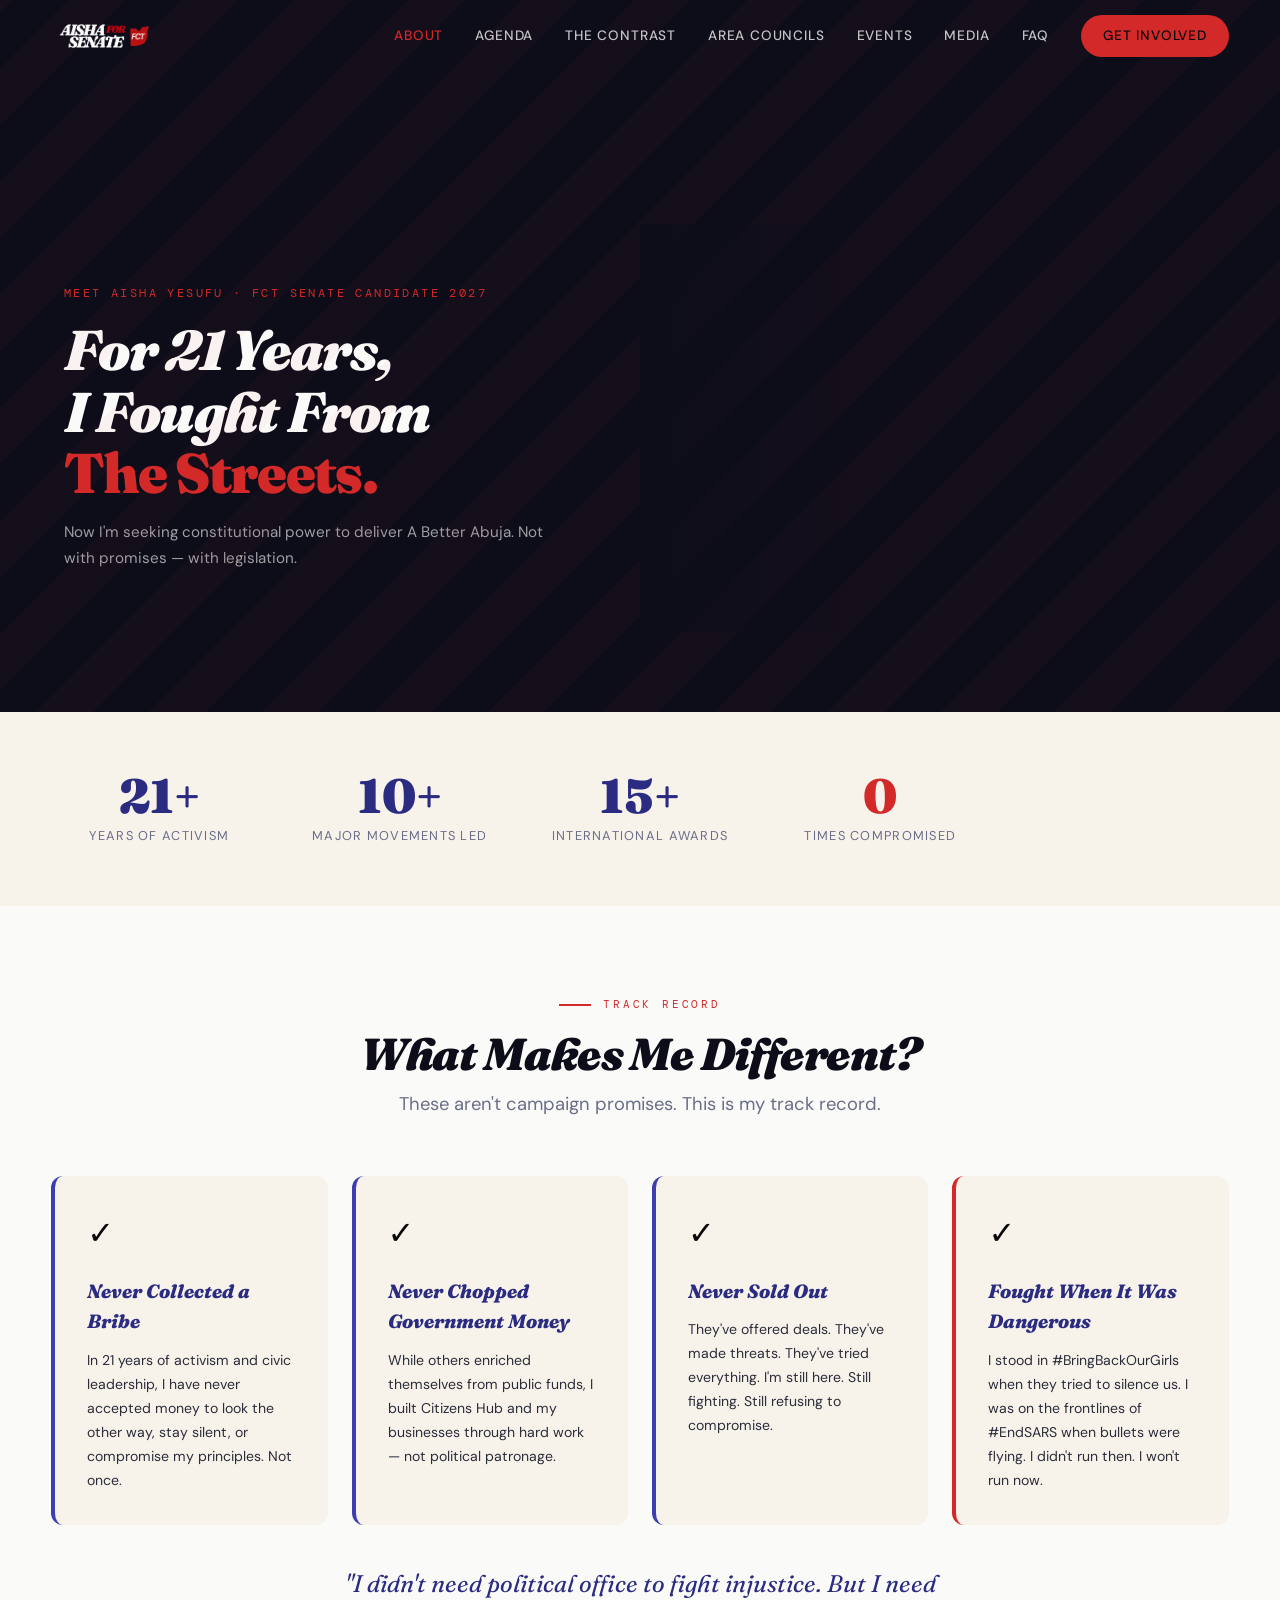
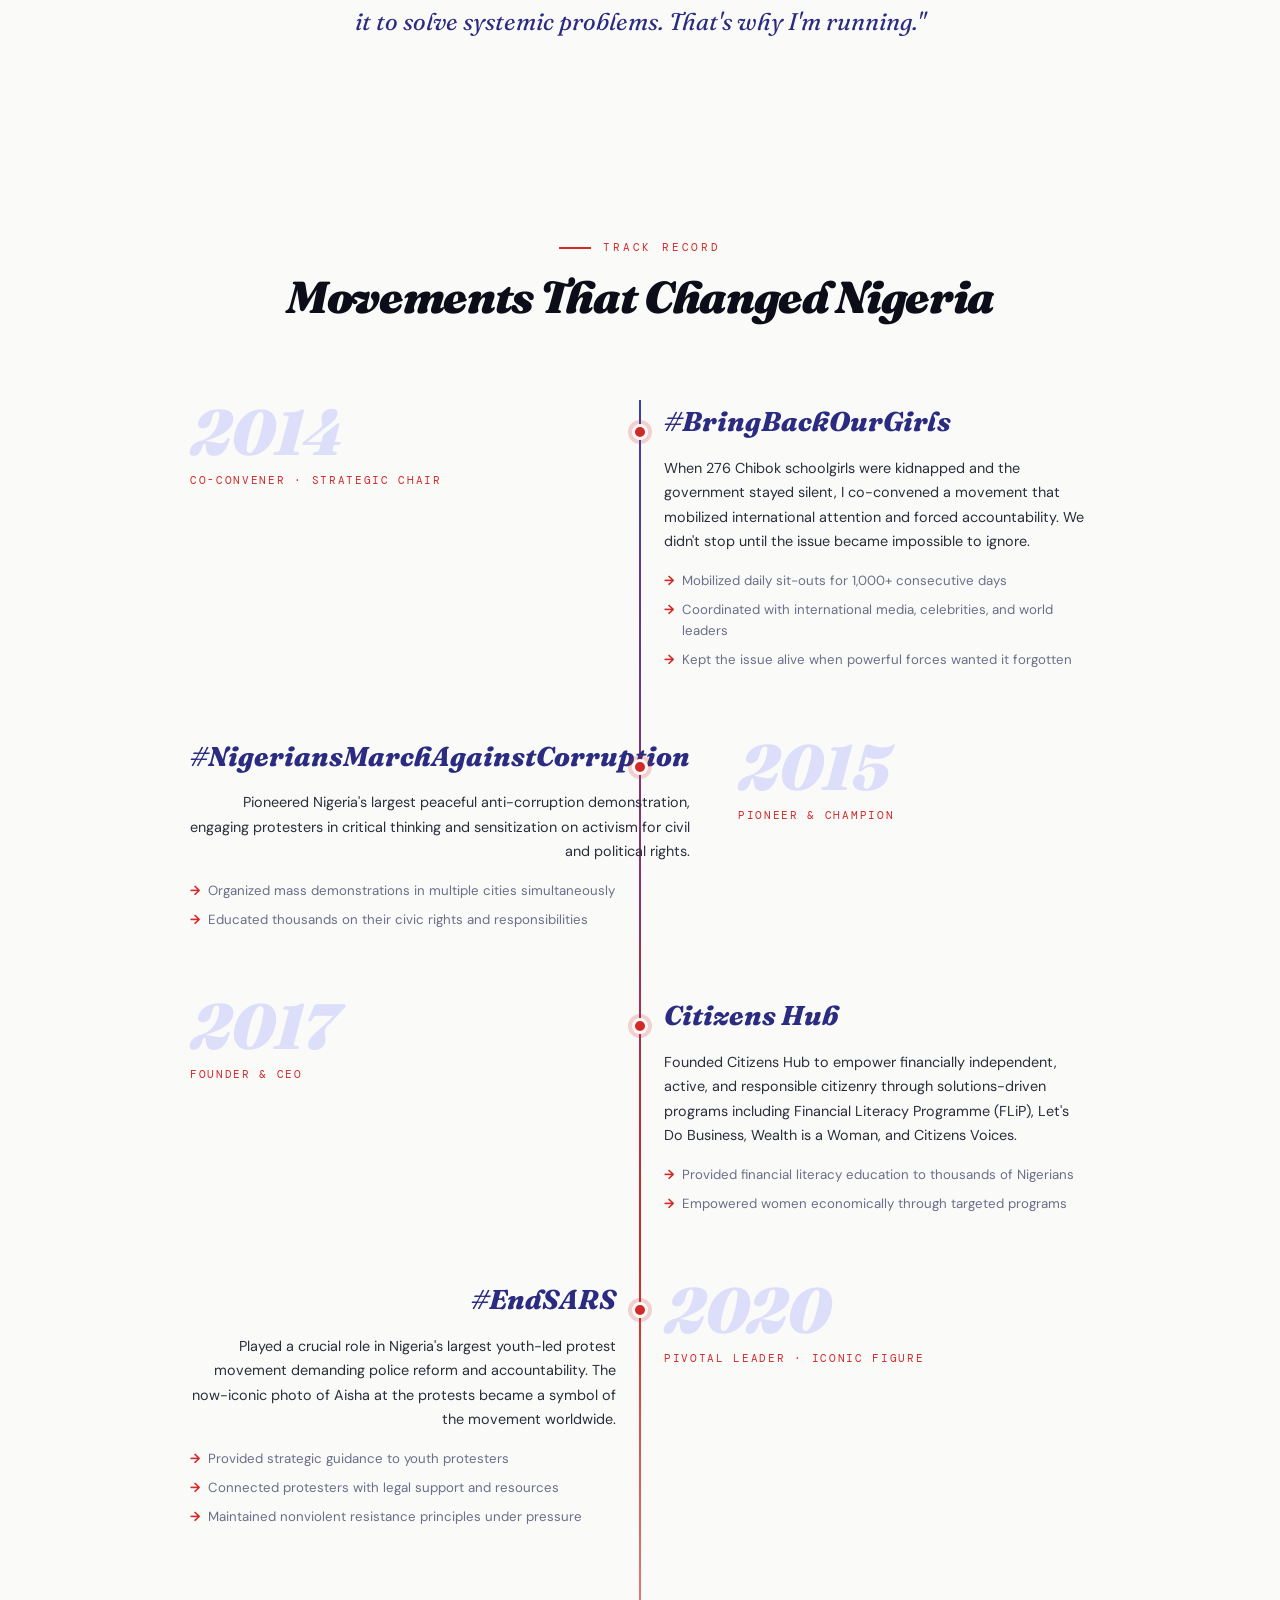
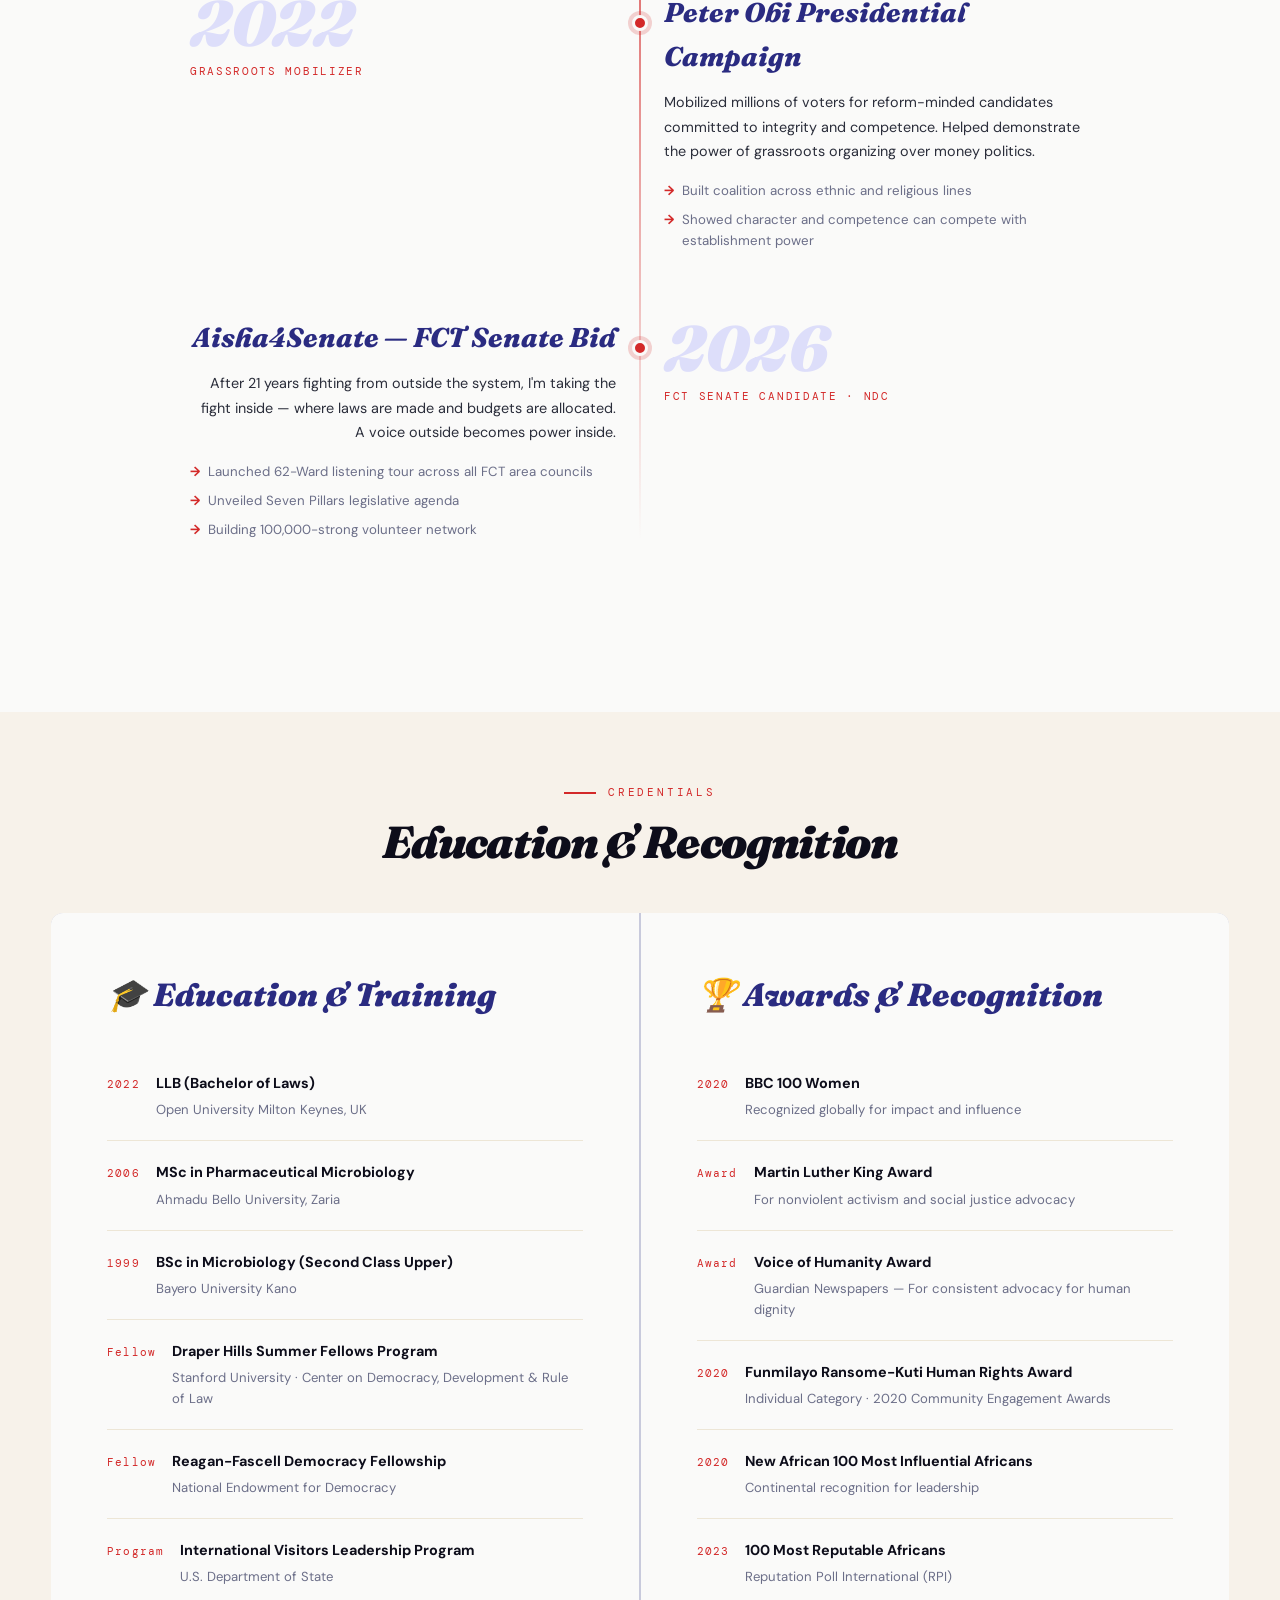
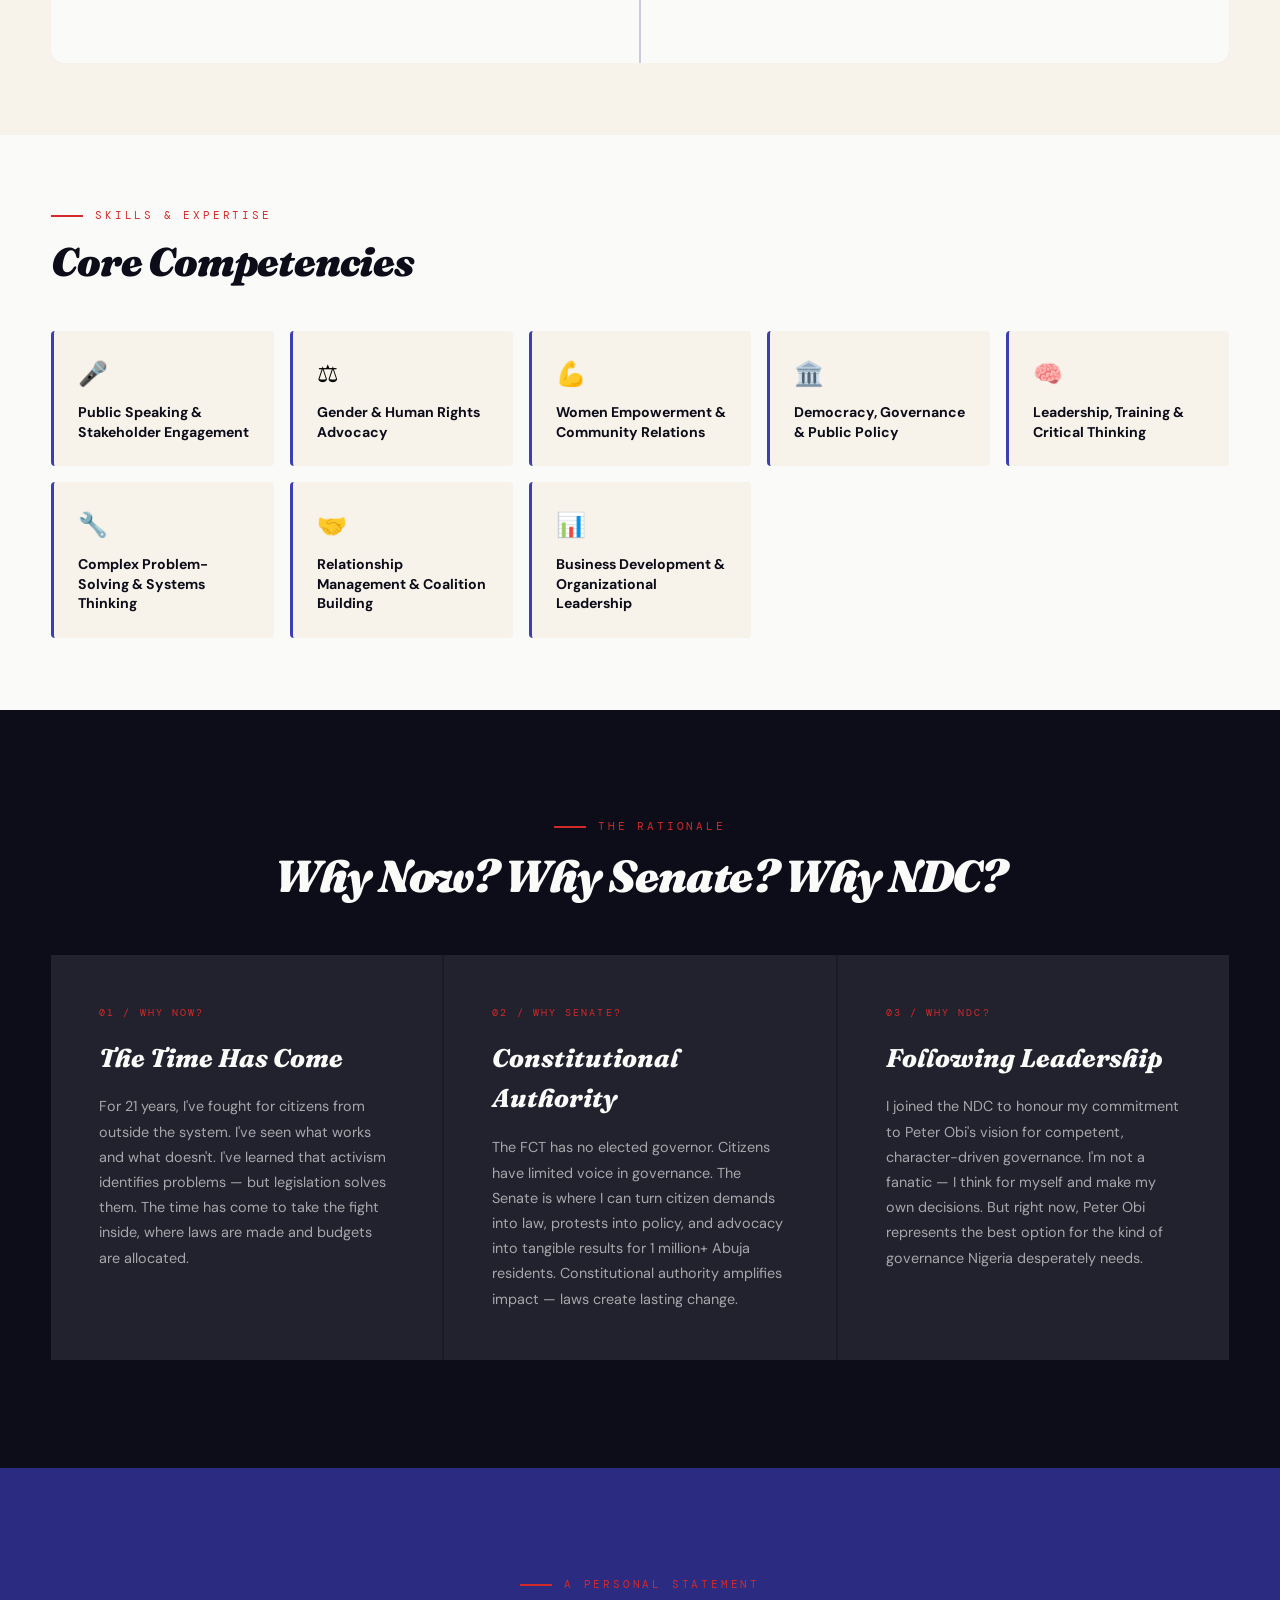
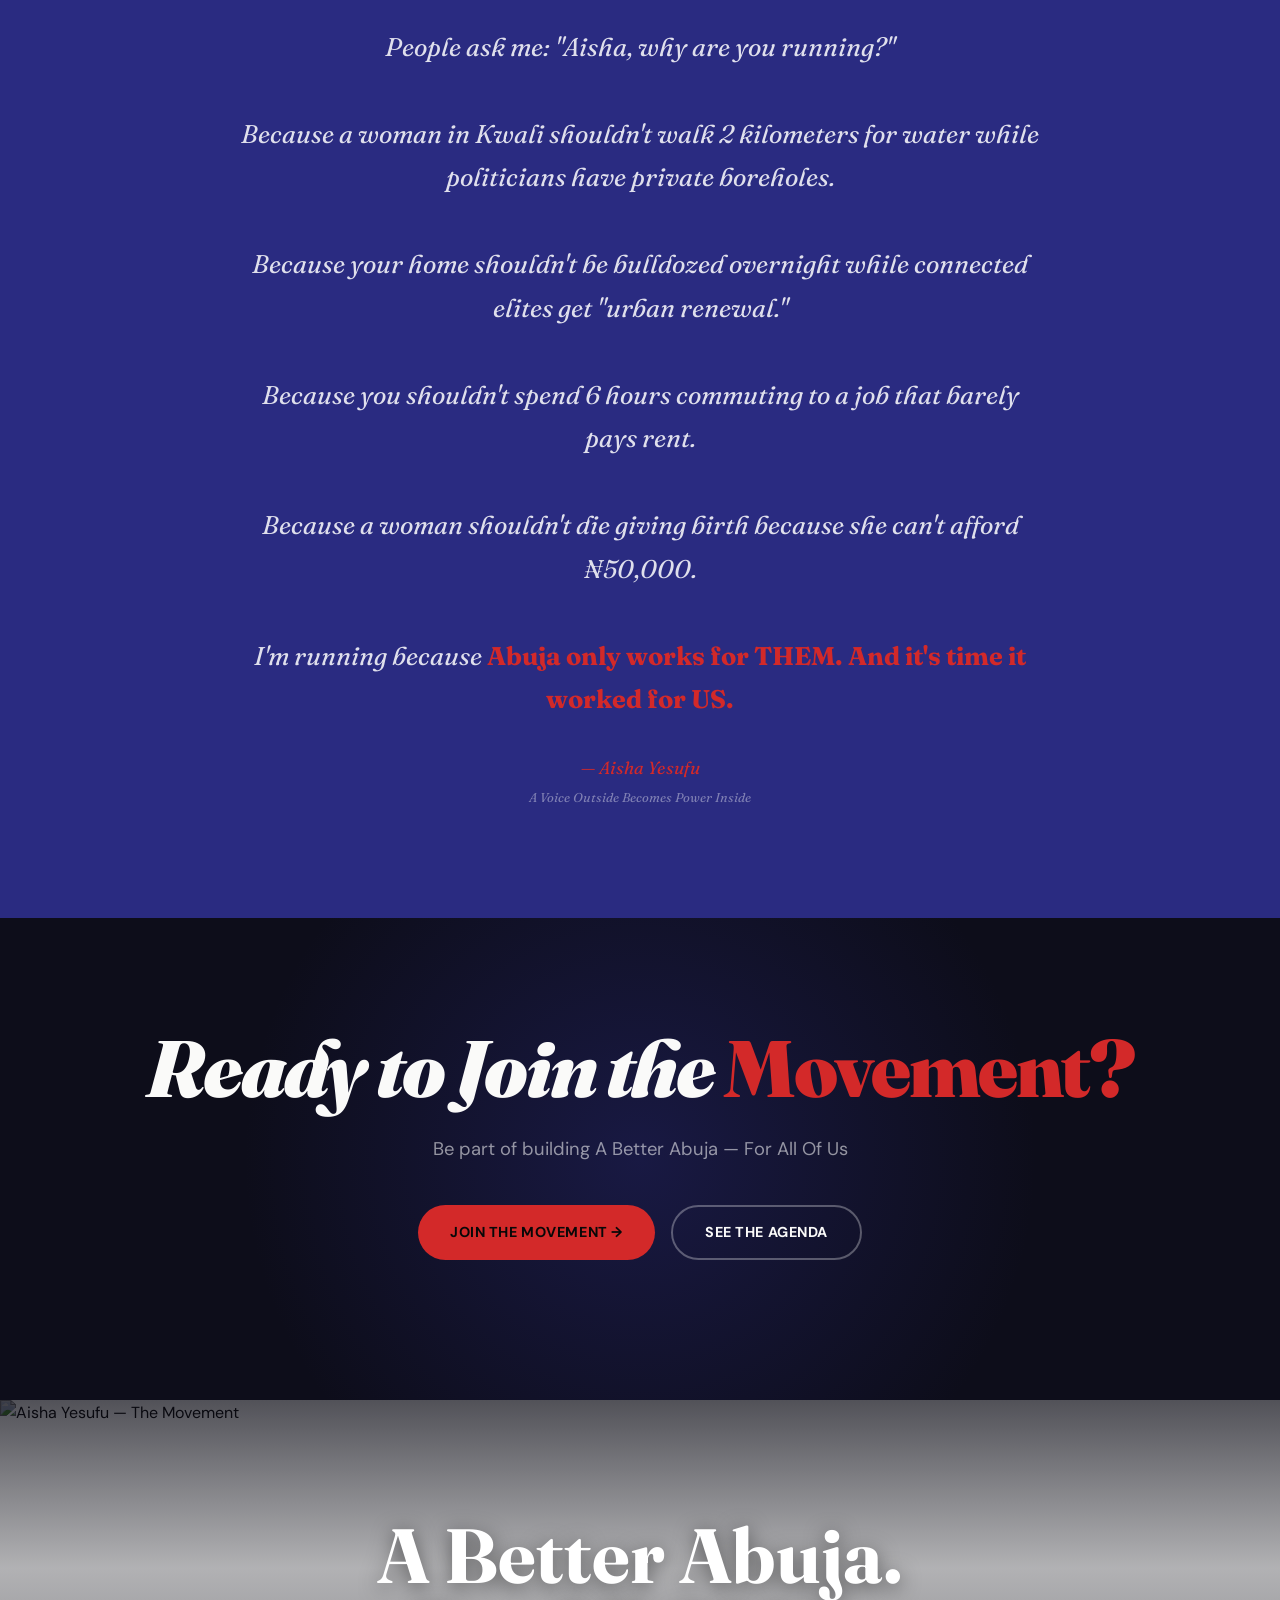
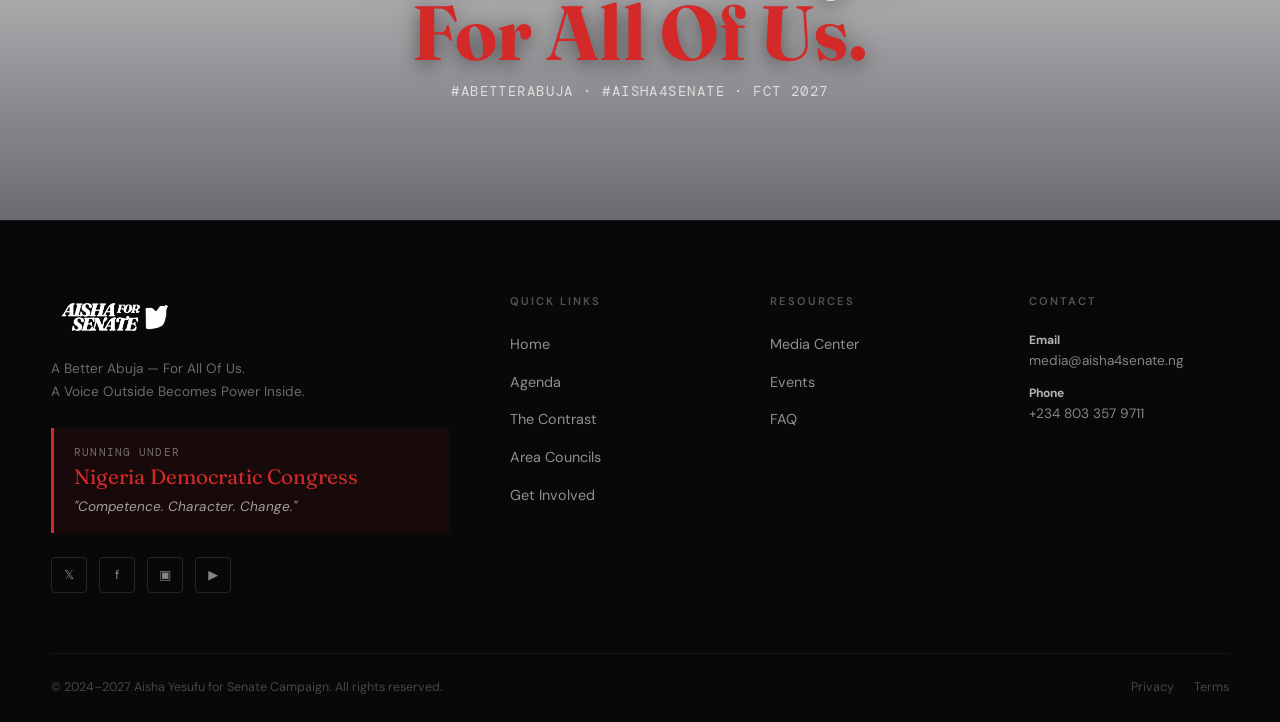
==== about.html @ 74bab3ae "fix it" ====
<!DOCTYPE html>
<html lang="en">
<head>
  <meta charset="UTF-8">
  <meta name="viewport" content="width=device-width, initial-scale=1.0">
  <title>About Aisha Yesufu — 21 Years Fighting For You | Aisha4Senate</title>
  <meta name="description" content="Meet Aisha Yesufu: Co-convener #BringBackOurGirls, BBC 100 Women 2020, Stanford Fellow. 21 years of fearless advocacy. Now seeking constitutional power to deliver A Better Abuja.">
  <link rel="stylesheet" href="css/styles.css">
</head>
<body>
<nav class="nav scrolled" id="nav">
  <div class="container nav-inner">
    <a href="index.html" class="nav-logo"><img src="/images/aisha-logo.png" alt="Aisha4Senate" class="nav-logo-img" onerror="this.style.display='none';this.nextElementSibling.style.display='flex'"><span class="nav-logo-text" style="display:none">AISHA<span>4</span>SENATE</span></a>
    <div class="nav-links">
      <a href="about.html" class="active">About</a>
      <a href="agenda.html">Agenda</a>
      <a href="contrast.html">The Contrast</a>
      <a href="area-councils.html">Area Councils</a>
      <a href="events.html">Events</a>
      <a href="media.html">Media</a>
      <a href="faq.html">FAQ</a>
      <a href="get-involved.html" class="nav-cta">Get Involved</a>
    </div>
    <button class="nav-hamburger" aria-label="Menu"><span></span><span></span><span></span></button>
  </div>
</nav>
<div class="nav-mobile">
  <a href="index.html">Home</a><a href="about.html">About</a><a href="agenda.html">Agenda</a>
  <a href="contrast.html">The Contrast</a><a href="events.html">Events</a>
  <a href="get-involved.html" style="color:var(--gold)">Get Involved →</a>
</div>

<!-- HERO -->
<section class="page-header">
  <div class="page-header-split">
    <div class="container" style="display:contents">
      <div class="page-header-text" style="padding-left:max(1.5rem,calc((100vw - 1200px)/2 + 1.5rem))">
        <div class="eyebrow reveal">Meet Aisha Yesufu · FCT Senate Candidate 2027</div>
        <h1 class="reveal">For 21 Years,<br>I Fought From<br><em>The Streets.</em></h1>
        <p class="reveal reveal-delay-1">Now I'm seeking constitutional power to deliver A Better Abuja. Not with promises — with legislation.</p>
      </div>
      <div class="page-header-image">
        <!-- Name this image: aisha-about-bg.jpg -->
        <img src="/images/aisha-about-bg.jpg" alt="Aisha Yesufu" onerror="this.style.opacity='0'">
      </div>
    </div>
  </div>
</section>

<!-- QUICK BIO STATS -->
<section style="background:var(--cream);padding:60px 0;">
  <div class="container">
    <div style="display:grid;grid-template-columns:repeat(auto-fill,minmax(180px,1fr));gap:24px;text-align:center;">
      <div class="reveal">
        <div style="font-family:var(--font-display);font-size:3rem;font-weight:900;color:var(--green-deep);line-height:1">21+</div>
        <div style="font-size:0.8rem;letter-spacing:0.1em;text-transform:uppercase;color:var(--grey-mid);margin-top:6px">Years of Activism</div>
      </div>
      <div class="reveal reveal-delay-1">
        <div style="font-family:var(--font-display);font-size:3rem;font-weight:900;color:var(--green-deep);line-height:1">10+</div>
        <div style="font-size:0.8rem;letter-spacing:0.1em;text-transform:uppercase;color:var(--grey-mid);margin-top:6px">Major Movements Led</div>
      </div>
      <div class="reveal reveal-delay-2">
        <div style="font-family:var(--font-display);font-size:3rem;font-weight:900;color:var(--green-deep);line-height:1">15+</div>
        <div style="font-size:0.8rem;letter-spacing:0.1em;text-transform:uppercase;color:var(--grey-mid);margin-top:6px">International Awards</div>
      </div>
      <div class="reveal reveal-delay-3">
        <div style="font-family:var(--font-display);font-size:3rem;font-weight:900;color:var(--gold);line-height:1">0</div>
        <div style="font-size:0.8rem;letter-spacing:0.1em;text-transform:uppercase;color:var(--grey-mid);margin-top:6px">Times Compromised</div>
      </div>
    </div>
  </div>
</section>

<!-- CREDIBILITY CARDS -->
<section style="padding:clamp(60px,10vh,100px) 0;background:var(--white);">
  <div class="container">
    <div class="reveal" style="text-align:center;margin-bottom:56px">
      <div class="section-eyebrow" style="justify-content:center">Track Record</div>
      <h2 class="section-title" style="font-size:clamp(1.8rem,4vw,2.8rem);color:var(--near-black)">What Makes Me Different?</h2>
      <p class="section-subtitle" style="margin:12px auto 0;text-align:center">These aren't campaign promises. This is my track record.</p>
    </div>
    <div style="display:grid;grid-template-columns:repeat(auto-fill,minmax(260px,1fr));gap:24px;">
      <div class="about-badge-item reveal" style="background:var(--cream);border-radius:var(--radius-md);padding:32px;border-left:4px solid var(--green-mid);">
        <div style="font-size:2rem;margin-bottom:16px">✓</div>
        <h3 style="font-family:var(--font-display);font-size:1.2rem;font-weight:800;font-style:italic;color:var(--green-deep);margin-bottom:12px">Never Collected a Bribe</h3>
        <p style="font-size:0.88rem;color:var(--grey-dark);line-height:1.7">In 21 years of activism and civic leadership, I have never accepted money to look the other way, stay silent, or compromise my principles. Not once.</p>
      </div>
      <div class="about-badge-item reveal reveal-delay-1" style="background:var(--cream);border-radius:var(--radius-md);padding:32px;border-left:4px solid var(--green-mid);">
        <div style="font-size:2rem;margin-bottom:16px">✓</div>
        <h3 style="font-family:var(--font-display);font-size:1.2rem;font-weight:800;font-style:italic;color:var(--green-deep);margin-bottom:12px">Never Chopped Government Money</h3>
        <p style="font-size:0.88rem;color:var(--grey-dark);line-height:1.7">While others enriched themselves from public funds, I built Citizens Hub and my businesses through hard work — not political patronage.</p>
      </div>
      <div class="about-badge-item reveal reveal-delay-2" style="background:var(--cream);border-radius:var(--radius-md);padding:32px;border-left:4px solid var(--green-mid);">
        <div style="font-size:2rem;margin-bottom:16px">✓</div>
        <h3 style="font-family:var(--font-display);font-size:1.2rem;font-weight:800;font-style:italic;color:var(--green-deep);margin-bottom:12px">Never Sold Out</h3>
        <p style="font-size:0.88rem;color:var(--grey-dark);line-height:1.7">They've offered deals. They've made threats. They've tried everything. I'm still here. Still fighting. Still refusing to compromise.</p>
      </div>
      <div class="about-badge-item reveal reveal-delay-3" style="background:var(--cream);border-radius:var(--radius-md);padding:32px;border-left:4px solid var(--gold);">
        <div style="font-size:2rem;margin-bottom:16px">✓</div>
        <h3 style="font-family:var(--font-display);font-size:1.2rem;font-weight:800;font-style:italic;color:var(--green-deep);margin-bottom:12px">Fought When It Was Dangerous</h3>
        <p style="font-size:0.88rem;color:var(--grey-dark);line-height:1.7">I stood in #BringBackOurGirls when they tried to silence us. I was on the frontlines of #EndSARS when bullets were flying. I didn't run then. I won't run now.</p>
      </div>
    </div>
    <div style="text-align:center;margin-top:40px">
      <blockquote style="font-family:var(--font-display);font-style:italic;font-size:clamp(1.1rem,2.5vw,1.5rem);color:var(--green-deep);max-width:600px;margin:0 auto">"I didn't need political office to fight injustice. But I need it to solve systemic problems. That's why I'm running."</blockquote>
    </div>
  </div>
</section>

<!-- TIMELINE -->
<section class="timeline-section">
  <div class="container">
    <div class="reveal" style="text-align:center;margin-bottom:80px">
      <div class="section-eyebrow" style="justify-content:center">Track Record</div>
      <h2 class="section-title" style="font-size:clamp(1.8rem,4vw,2.8rem);color:var(--near-black)">Movements That Changed Nigeria</h2>
    </div>
    <div class="timeline">
      <div class="timeline-item reveal">
        <div>
          <div class="timeline-year">2014</div>
          <div class="timeline-role">Co-Convener · Strategic Chair</div>
        </div>
        <div class="timeline-content">
          <h3 class="timeline-title">#BringBackOurGirls</h3>
          <p class="timeline-desc">When 276 Chibok schoolgirls were kidnapped and the government stayed silent, I co-convened a movement that mobilized international attention and forced accountability. We didn't stop until the issue became impossible to ignore.</p>
          <div class="timeline-achievements">
            <div class="timeline-achievement">Mobilized daily sit-outs for 1,000+ consecutive days</div>
            <div class="timeline-achievement">Coordinated with international media, celebrities, and world leaders</div>
            <div class="timeline-achievement">Kept the issue alive when powerful forces wanted it forgotten</div>
          </div>
        </div>
      </div>
      <div class="timeline-item reveal">
        <div>
          <div class="timeline-year">2015</div>
          <div class="timeline-role">Pioneer &amp; Champion</div>
        </div>
        <div class="timeline-content">
          <h3 class="timeline-title">#NigeriansMarchAgainstCorruption</h3>
          <p class="timeline-desc">Pioneered Nigeria's largest peaceful anti-corruption demonstration, engaging protesters in critical thinking and sensitization on activism for civil and political rights.</p>
          <div class="timeline-achievements">
            <div class="timeline-achievement">Organized mass demonstrations in multiple cities simultaneously</div>
            <div class="timeline-achievement">Educated thousands on their civic rights and responsibilities</div>
          </div>
        </div>
      </div>
      <div class="timeline-item reveal">
        <div>
          <div class="timeline-year">2017</div>
          <div class="timeline-role">Founder &amp; CEO</div>
        </div>
        <div class="timeline-content">
          <h3 class="timeline-title">Citizens Hub</h3>
          <p class="timeline-desc">Founded Citizens Hub to empower financially independent, active, and responsible citizenry through solutions-driven programs including Financial Literacy Programme (FLiP), Let's Do Business, Wealth is a Woman, and Citizens Voices.</p>
          <div class="timeline-achievements">
            <div class="timeline-achievement">Provided financial literacy education to thousands of Nigerians</div>
            <div class="timeline-achievement">Empowered women economically through targeted programs</div>
          </div>
        </div>
      </div>
      <div class="timeline-item reveal">
        <div>
          <div class="timeline-year">2020</div>
          <div class="timeline-role">Pivotal Leader · Iconic Figure</div>
        </div>
        <div class="timeline-content">
          <h3 class="timeline-title">#EndSARS</h3>
          <p class="timeline-desc">Played a crucial role in Nigeria's largest youth-led protest movement demanding police reform and accountability. The now-iconic photo of Aisha at the protests became a symbol of the movement worldwide.</p>
          <div class="timeline-achievements">
            <div class="timeline-achievement">Provided strategic guidance to youth protesters</div>
            <div class="timeline-achievement">Connected protesters with legal support and resources</div>
            <div class="timeline-achievement">Maintained nonviolent resistance principles under pressure</div>
          </div>
        </div>
      </div>
      <div class="timeline-item reveal">
        <div>
          <div class="timeline-year">2022</div>
          <div class="timeline-role">Grassroots Mobilizer</div>
        </div>
        <div class="timeline-content">
          <h3 class="timeline-title">Peter Obi Presidential Campaign</h3>
          <p class="timeline-desc">Mobilized millions of voters for reform-minded candidates committed to integrity and competence. Helped demonstrate the power of grassroots organizing over money politics.</p>
          <div class="timeline-achievements">
            <div class="timeline-achievement">Built coalition across ethnic and religious lines</div>
            <div class="timeline-achievement">Showed character and competence can compete with establishment power</div>
          </div>
        </div>
      </div>
      <div class="timeline-item reveal">
        <div>
          <div class="timeline-year">2026</div>
          <div class="timeline-role">FCT Senate Candidate · NDC</div>
        </div>
        <div class="timeline-content">
          <h3 class="timeline-title">Aisha4Senate — FCT Senate Bid</h3>
          <p class="timeline-desc">After 21 years fighting from outside the system, I'm taking the fight inside — where laws are made and budgets are allocated. A voice outside becomes power inside.</p>
          <div class="timeline-achievements">
            <div class="timeline-achievement">Launched 62-Ward listening tour across all FCT area councils</div>
            <div class="timeline-achievement">Unveiled Seven Pillars legislative agenda</div>
            <div class="timeline-achievement">Building 100,000-strong volunteer network</div>
          </div>
        </div>
      </div>
    </div>
  </div>
</section>

<!-- EDUCATION & AWARDS -->
<section class="edu-awards">
  <div class="container">
    <div class="reveal" style="text-align:center;margin-bottom:48px">
      <div class="section-eyebrow" style="justify-content:center">Credentials</div>
      <h2 class="section-title" style="font-size:clamp(1.8rem,4vw,2.8rem);color:var(--near-black)">Education &amp; Recognition</h2>
    </div>
    <div class="edu-grid">
      <div class="edu-col reveal">
        <h2>🎓 Education &amp; Training</h2>
        <div class="edu-item">
          <div class="edu-year">2022</div>
          <div>
            <div class="edu-title">LLB (Bachelor of Laws)</div>
            <div class="edu-inst">Open University Milton Keynes, UK</div>
          </div>
        </div>
        <div class="edu-item">
          <div class="edu-year">2006</div>
          <div>
            <div class="edu-title">MSc in Pharmaceutical Microbiology</div>
            <div class="edu-inst">Ahmadu Bello University, Zaria</div>
          </div>
        </div>
        <div class="edu-item">
          <div class="edu-year">1999</div>
          <div>
            <div class="edu-title">BSc in Microbiology (Second Class Upper)</div>
            <div class="edu-inst">Bayero University Kano</div>
          </div>
        </div>
        <div class="edu-item">
          <div class="edu-year">Fellow</div>
          <div>
            <div class="edu-title">Draper Hills Summer Fellows Program</div>
            <div class="edu-inst">Stanford University · Center on Democracy, Development &amp; Rule of Law</div>
          </div>
        </div>
        <div class="edu-item">
          <div class="edu-year">Fellow</div>
          <div>
            <div class="edu-title">Reagan-Fascell Democracy Fellowship</div>
            <div class="edu-inst">National Endowment for Democracy</div>
          </div>
        </div>
        <div class="edu-item">
          <div class="edu-year">Program</div>
          <div>
            <div class="edu-title">International Visitors Leadership Program</div>
            <div class="edu-inst">U.S. Department of State</div>
          </div>
        </div>
      </div>
      <div class="edu-col reveal reveal-delay-2">
        <h2>🏆 Awards &amp; Recognition</h2>
        <div class="edu-item">
          <div class="edu-year">2020</div>
          <div>
            <div class="edu-title">BBC 100 Women</div>
            <div class="edu-inst">Recognized globally for impact and influence</div>
          </div>
        </div>
        <div class="edu-item">
          <div class="edu-year">Award</div>
          <div>
            <div class="edu-title">Martin Luther King Award</div>
            <div class="edu-inst">For nonviolent activism and social justice advocacy</div>
          </div>
        </div>
        <div class="edu-item">
          <div class="edu-year">Award</div>
          <div>
            <div class="edu-title">Voice of Humanity Award</div>
            <div class="edu-inst">Guardian Newspapers — For consistent advocacy for human dignity</div>
          </div>
        </div>
        <div class="edu-item">
          <div class="edu-year">2020</div>
          <div>
            <div class="edu-title">Funmilayo Ransome-Kuti Human Rights Award</div>
            <div class="edu-inst">Individual Category · 2020 Community Engagement Awards</div>
          </div>
        </div>
        <div class="edu-item">
          <div class="edu-year">2020</div>
          <div>
            <div class="edu-title">New African 100 Most Influential Africans</div>
            <div class="edu-inst">Continental recognition for leadership</div>
          </div>
        </div>
        <div class="edu-item">
          <div class="edu-year">2023</div>
          <div>
            <div class="edu-title">100 Most Reputable Africans</div>
            <div class="edu-inst">Reputation Poll International (RPI)</div>
          </div>
        </div>
      </div>
    </div>
  </div>
</section>

<!-- COMPETENCIES -->
<section style="padding:clamp(60px,8vh,100px) 0;background:var(--white);">
  <div class="container">
    <div class="reveal" style="margin-bottom:48px">
      <div class="section-eyebrow">Skills &amp; Expertise</div>
      <h2 class="section-title" style="font-size:clamp(1.8rem,4vw,2.5rem);color:var(--near-black)">Core Competencies</h2>
    </div>
    <div class="competencies-grid">
      <div class="competency-card reveal"><div class="competency-icon">🎤</div><div class="competency-title">Public Speaking &amp; Stakeholder Engagement</div></div>
      <div class="competency-card reveal reveal-delay-1"><div class="competency-icon">⚖️</div><div class="competency-title">Gender &amp; Human Rights Advocacy</div></div>
      <div class="competency-card reveal reveal-delay-2"><div class="competency-icon">💪</div><div class="competency-title">Women Empowerment &amp; Community Relations</div></div>
      <div class="competency-card reveal"><div class="competency-icon">🏛️</div><div class="competency-title">Democracy, Governance &amp; Public Policy</div></div>
      <div class="competency-card reveal reveal-delay-1"><div class="competency-icon">🧠</div><div class="competency-title">Leadership, Training &amp; Critical Thinking</div></div>
      <div class="competency-card reveal reveal-delay-2"><div class="competency-icon">🔧</div><div class="competency-title">Complex Problem-Solving &amp; Systems Thinking</div></div>
      <div class="competency-card reveal"><div class="competency-icon">🤝</div><div class="competency-title">Relationship Management &amp; Coalition Building</div></div>
      <div class="competency-card reveal reveal-delay-1"><div class="competency-icon">📊</div><div class="competency-title">Business Development &amp; Organizational Leadership</div></div>
    </div>
  </div>
</section>

<!-- WHY NOW? WHY SENATE? WHY NDC? -->
<section class="why-section">
  <div class="container">
    <div class="reveal" style="text-align:center;margin-bottom:16px">
      <div class="section-eyebrow" style="justify-content:center">The Rationale</div>
      <h2 class="section-title" style="color:var(--white);font-size:clamp(1.8rem,4vw,2.8rem)">Why Now? Why Senate? Why NDC?</h2>
    </div>
    <div class="why-grid">
      <div class="why-card reveal">
        <div class="why-num">01 / WHY NOW?</div>
        <h3>The Time Has Come</h3>
        <p>For 21 years, I've fought for citizens from outside the system. I've seen what works and what doesn't. I've learned that activism identifies problems — but legislation solves them. The time has come to take the fight inside, where laws are made and budgets are allocated.</p>
      </div>
      <div class="why-card reveal reveal-delay-1">
        <div class="why-num">02 / WHY SENATE?</div>
        <h3>Constitutional Authority</h3>
        <p>The FCT has no elected governor. Citizens have limited voice in governance. The Senate is where I can turn citizen demands into law, protests into policy, and advocacy into tangible results for 1 million+ Abuja residents. Constitutional authority amplifies impact — laws create lasting change.</p>
      </div>
      <div class="why-card reveal reveal-delay-2">
        <div class="why-num">03 / WHY NDC?</div>
        <h3>Following Leadership</h3>
        <p>I joined the NDC to honour my commitment to Peter Obi's vision for competent, character-driven governance. I'm not a fanatic — I think for myself and make my own decisions. But right now, Peter Obi represents the best option for the kind of governance Nigeria desperately needs.</p>
      </div>
    </div>
  </div>
</section>

<!-- PERSONAL STATEMENT -->
<section class="statement-section">
  <div class="container" style="position:relative;z-index:1">
    <div class="reveal">
      <div class="section-eyebrow" style="justify-content:center;margin-bottom:32px">A Personal Statement</div>
      <p class="statement-quote">
        People ask me: <em>"Aisha, why are you running?"</em><br><br>
        Because a woman in Kwali shouldn't walk 2 kilometers for water while politicians have private boreholes.<br><br>
        Because your home shouldn't be bulldozed overnight while connected elites get "urban renewal."<br><br>
        Because you shouldn't spend 6 hours commuting to a job that barely pays rent.<br><br>
        Because a woman shouldn't die giving birth because she can't afford ₦50,000.<br><br>
        I'm running because <strong>Abuja only works for THEM. And it's time it worked for US.</strong>
      </p>
      <div class="statement-signature">— Aisha Yesufu<br><small style="font-size:0.8rem;color:rgba(255,255,255,0.4)">A Voice Outside Becomes Power Inside</small></div>
    </div>
  </div>
</section>

<!-- CTA -->
<section class="cta-section">
  <div class="container" style="position:relative;z-index:1">
    <div class="reveal">
      <h2>Ready to Join the <em>Movement?</em></h2>
      <p>Be part of building A Better Abuja — For All Of Us</p>
      <div class="cta-actions">
        <a href="get-involved.html" class="btn btn-primary">Join The Movement →</a>
        <a href="agenda.html" class="btn btn-secondary">See The Agenda</a>
      </div>
    </div>
  </div>
</section>

<!-- FOOTER -->
<!-- ═══ PRE-FOOTER RALLY STRIP ════════════════════════════════ -->
<div class="prefooter-rally">
  <img src="/images/aisha-rally-hands.jpg" alt="Aisha Yesufu — The Movement">
  <div class="prefooter-rally-overlay">
    <div class="prefooter-rally-text">
      <h2>A Better Abuja.<br><em>For All Of Us.</em></h2>
      <p>#ABetterAbuja · #Aisha4Senate · FCT 2027</p>
    </div>
  </div>
</div>
<footer class="footer">
  <div class="container">
    <div class="footer-grid">
      <div class="footer-brand">
        <img src="/images/aisha-logo.png" alt="Aisha4Senate" class="footer-logo-img" onerror="this.style.display='none'">
        <p class="tagline">A Better Abuja — For All Of Us.<br>A Voice Outside Becomes Power Inside.</p>
        <div class="footer-ndc-block">
          <div class="ndc-label">Running Under</div>
          <div class="ndc-name">Nigeria Democratic Congress</div>
          <div class="ndc-motto">"Competence. Character. Change."</div>
        </div>
        <div class="footer-socials">
          <a href="#" class="footer-social">𝕏</a><a href="#" class="footer-social">f</a>
          <a href="#" class="footer-social">▣</a><a href="#" class="footer-social">▶</a>
        </div>
      </div>
      <div class="footer-col"><h4>Quick Links</h4><ul>
        <li><a href="index.html">Home</a></li><li><a href="agenda.html">Agenda</a></li>
        <li><a href="contrast.html">The Contrast</a></li><li><a href="area-councils.html">Area Councils</a></li>
        <li><a href="get-involved.html">Get Involved</a></li>
      </ul></div>
      <div class="footer-col"><h4>Resources</h4><ul>
        <li><a href="media.html">Media Center</a></li><li><a href="events.html">Events</a></li>
        <li><a href="faq.html">FAQ</a></li>
      </ul></div>
      <div class="footer-col"><h4>Contact</h4>
        <div class="footer-contact-item"><div><strong>Email</strong>media@aisha4senate.ng</div></div>
        <div class="footer-contact-item"><div><strong>Phone</strong>+234 803 357 9711</div></div>
      </div>
    </div>
    <div class="footer-bottom">
      <p>© 2024–2027 Aisha Yesufu for Senate Campaign. All rights reserved.</p>
      <div class="footer-bottom-links"><a href="#">Privacy</a><a href="#">Terms</a></div>
    </div>
  </div>
</footer>
<script src="js/main.js"></script>
</body>
</html>
---- css/styles.css ----
/* ============================================================
   AISHA4SENATE — Campaign Website Design System
   Aesthetic: Editorial Power — Bold Nigerian Political Poster
   ============================================================ */

@import url('https://fonts.googleapis.com/css2?family=Fraunces:ital,opsz,wght@0,9..144,100..900;1,9..144,100..900&family=DM+Sans:ital,opsz,wght@0,9..40,300..900;1,9..40,300..900&family=DM+Mono:wght@400;500&display=swap');

/* ─── TOKENS ──────────────────────────────────────────────── */
:root {
  /* NDC Brand Colors */
  --green-deep:   #2a2b81;   /* NDC Blue  — primary */
  --green-mid:    #3d3eb0;   /* Blue mid  */
  --green-bright: #5556cc;   /* Blue bright */
  --green-light:  #dddefa;   /* Blue pale */
  --gold:         #d32929;   /* NDC Red — accent */
  --gold-light:   #e05555;   /* Red light */
  --gold-pale:    #fde8e8;   /* Red pale */
  --red:          #d32929;   /* NDC Red   — secondary accent */
  --red-light:    #f5dada;   /* Red pale */
  --cream:        #F7F2EA;
  --cream-warm:   #EDE6D6;
  --black:        #080808;
  --near-black:   #0d0d1a;
  --grey-dark:    #2A2D3A;
  --grey-mid:     #6B6E88;
  --grey-light:   #C8CADC;
  --white:        #FAFAF9;
  --red-alert:    #d32929;

  --font-display: 'Fraunces', Georgia, serif;
  --font-body:    'DM Sans', system-ui, sans-serif;
  --font-mono:    'DM Mono', monospace;

  --ease-out-expo: cubic-bezier(0.19, 1, 0.22, 1);
  --ease-in-out:   cubic-bezier(0.76, 0, 0.24, 1);

  --shadow-sm:  0 2px 8px rgba(8,8,8,0.08);
  --shadow-md:  0 8px 32px rgba(8,8,8,0.14);
  --shadow-lg:  0 24px 64px rgba(8,8,8,0.2);
  --shadow-glow: 0 0 40px rgba(211,41,41,0.4);

  --radius-sm: 4px;
  --radius-md: 12px;
  --radius-lg: 24px;
  --radius-pill: 999px;

  --container: 1280px;
  --nav-h: 72px;
}

/* ─── RESET ───────────────────────────────────────────────── */
*, *::before, *::after { box-sizing: border-box; margin: 0; padding: 0; }
html { scroll-behavior: smooth; font-size: 16px; }
body {
  font-family: var(--font-body);
  background: var(--white);
  color: var(--black);
  line-height: 1.6;
  overflow-x: hidden;
  -webkit-font-smoothing: antialiased;
}
img { display: block; max-width: 100%; }
a { text-decoration: none; color: inherit; }
button { border: none; background: none; cursor: pointer; font-family: inherit; }
ul, ol { list-style: none; }
input, textarea, select { font-family: inherit; }

/* ─── SCROLLBAR ───────────────────────────────────────────── */
::-webkit-scrollbar { width: 6px; }
::-webkit-scrollbar-track { background: var(--cream); }
::-webkit-scrollbar-thumb { background: var(--green-mid); border-radius: 3px; }

/* ─── SELECTION ──────────────────────────────────────────── */
::selection { background: var(--gold); color: var(--black); }

/* ─── UTILITY CLASSES ─────────────────────────────────────── */
.container {
  max-width: var(--container);
  margin: 0 auto;
  padding: 0 clamp(20px, 4vw, 60px);
}
.visually-hidden { position: absolute; width:1px; height:1px; overflow:hidden; clip:rect(0,0,0,0); }
.text-green { color: var(--green-mid); }
.text-gold  { color: var(--gold); }
.text-cream { color: var(--cream); }
.bg-green   { background: var(--green-deep); }
.bg-cream   { background: var(--cream); }

/* Reveal animations */
.reveal {
  opacity: 0;
  transform: translateY(40px);
  transition: opacity 0.8s var(--ease-out-expo), transform 0.8s var(--ease-out-expo);
}
.reveal.visible {
  opacity: 1;
  transform: none;
}
.reveal-delay-1 { transition-delay: 0.1s; }
.reveal-delay-2 { transition-delay: 0.2s; }
.reveal-delay-3 { transition-delay: 0.3s; }
.reveal-delay-4 { transition-delay: 0.4s; }

/* ─── NAVIGATION ──────────────────────────────────────────── */
.nav {
  position: fixed;
  top: 0; left: 0; right: 0;
  z-index: 1000;
  height: var(--nav-h);
  display: flex;
  align-items: center;
  transition: background 0.4s, box-shadow 0.4s;
}
.nav.scrolled {
  background: rgba(8,8,8,0.95);
  backdrop-filter: blur(12px);
  box-shadow: 0 1px 0 rgba(255,255,255,0.08);
}
.nav-inner {
  display: flex;
  align-items: center;
  justify-content: space-between;
  width: 100%;
}
.nav-logo {
  font-family: var(--font-display);
  font-weight: 900;
  font-size: clamp(1.2rem, 2.5vw, 1.6rem);
  color: var(--white);
  letter-spacing: -0.02em;
}
.nav-logo span { color: var(--gold); }
.nav-links {
  display: flex;
  align-items: center;
  gap: clamp(16px, 2.5vw, 32px);
}
.nav-links a {
  font-size: 0.85rem;
  font-weight: 500;
  letter-spacing: 0.06em;
  text-transform: uppercase;
  color: rgba(255,255,255,0.75);
  transition: color 0.2s;
  position: relative;
}
.nav-links a::after {
  content: '';
  position: absolute;
  bottom: -4px; left: 0; right: 0;
  height: 1px;
  background: var(--gold);
  transform: scaleX(0);
  transition: transform 0.3s var(--ease-out-expo);
}
.nav-links a:hover { color: var(--white); }
.nav-links a:hover::after { transform: scaleX(1); }
.nav-links a.active { color: var(--gold); }
.nav-cta {
  background: var(--gold);
  color: var(--black) !important;
  padding: 10px 22px;
  border-radius: var(--radius-pill);
  font-weight: 700;
  letter-spacing: 0.04em;
  transition: transform 0.2s, box-shadow 0.2s !important;
}
.nav-cta:hover { transform: translateY(-2px); box-shadow: var(--shadow-glow); }
.nav-cta::after { display: none !important; }
.nav-hamburger {
  display: none;
  flex-direction: column;
  gap: 5px;
  padding: 8px;
  cursor: pointer;
}
.nav-hamburger span {
  display: block;
  width: 26px;
  height: 2px;
  background: var(--white);
  border-radius: 2px;
  transition: transform 0.3s, opacity 0.3s;
}
.nav-hamburger.open span:nth-child(1) { transform: rotate(45deg) translateY(7px); }
.nav-hamburger.open span:nth-child(2) { opacity: 0; }
.nav-hamburger.open span:nth-child(3) { transform: rotate(-45deg) translateY(-7px); }

/* Mobile nav */
.nav-mobile {
  position: fixed;
  inset: 0;
  background: var(--near-black);
  z-index: 999;
  display: flex;
  flex-direction: column;
  align-items: center;
  justify-content: center;
  gap: 32px;
  opacity: 0;
  pointer-events: none;
  transition: opacity 0.3s;
}
.nav-mobile.open { opacity: 1; pointer-events: all; }
.nav-mobile a {
  font-family: var(--font-display);
  font-size: clamp(2rem, 8vw, 3.5rem);
  font-weight: 700;
  color: var(--white);
  font-style: italic;
  transition: color 0.2s;
}
.nav-mobile a:hover { color: var(--gold); }

/* ─── PAGE HEADER (inner pages) ──────────────────────────── */
.page-header {
  background: var(--near-black);
  background-image: url('/images/aisha-about-bg.jpg');
  background-size: cover;
  background-position: center top;
  padding: calc(var(--nav-h) + 80px) 0 80px;
  position: relative;
  overflow: hidden;
}
.page-header::before {
  content: '';
  position: absolute;
  inset: 0;
  background: repeating-linear-gradient(
    -45deg,
    transparent,
    transparent 40px,
    rgba(211,41,41,0.04) 40px,
    rgba(211,41,41,0.04) 80px
  );
}
.page-header .eyebrow {
  font-family: var(--font-mono);
  font-size: 0.75rem;
  letter-spacing: 0.2em;
  text-transform: uppercase;
  color: var(--gold);
  margin-bottom: 16px;
}
.page-header h1 {
  font-family: var(--font-display);
  font-size: clamp(2.5rem, 7vw, 5.5rem);
  font-weight: 900;
  font-style: italic;
  color: var(--white);
  line-height: 1.0;
  letter-spacing: -0.03em;
  margin-bottom: 24px;
}
.page-header h1 em { color: var(--gold); font-style: normal; }
.page-header p {
  font-size: clamp(1rem, 2vw, 1.2rem);
  color: rgba(255,255,255,0.65);
  max-width: 600px;
  line-height: 1.7;
}

/* ─── BUTTONS ─────────────────────────────────────────────── */
.btn {
  display: inline-flex;
  align-items: center;
  gap: 10px;
  padding: 14px 32px;
  border-radius: var(--radius-pill);
  font-weight: 700;
  font-size: 0.9rem;
  letter-spacing: 0.04em;
  text-transform: uppercase;
  transition: transform 0.25s var(--ease-out-expo), box-shadow 0.25s;
  cursor: pointer;
}
.btn:hover { transform: translateY(-3px); }
.btn-primary {
  background: var(--gold);
  color: var(--black);
}
.btn-primary:hover { box-shadow: 0 8px 30px rgba(211,41,41,0.5); }
.btn-secondary {
  background: transparent;
  color: var(--white);
  border: 2px solid rgba(255,255,255,0.3);
}
.btn-secondary:hover { border-color: var(--gold); color: var(--gold); }
.btn-outline-green {
  border: 2px solid var(--green-mid);
  color: var(--green-deep);
}
.btn-outline-green:hover { background: var(--green-deep); color: var(--white); }
.btn-ghost {
  color: var(--white);
  padding: 12px 20px;
  font-size: 0.85rem;
  gap: 8px;
}
.btn-ghost:hover { color: var(--gold); }
.btn-ghost svg { transition: transform 0.2s; }
.btn-ghost:hover svg { transform: translateX(4px); }

/* ─── SECTION TITLES ──────────────────────────────────────── */
.section-eyebrow {
  font-family: var(--font-mono);
  font-size: 0.7rem;
  letter-spacing: 0.25em;
  text-transform: uppercase;
  color: var(--gold);
  display: flex;
  align-items: center;
  gap: 12px;
  margin-bottom: 16px;
}
.section-eyebrow::before {
  content: '';
  display: inline-block;
  width: 32px;
  height: 2px;
  background: var(--gold);
}
.section-title {
  font-family: var(--font-display);
  font-weight: 900;
  font-style: italic;
  letter-spacing: -0.03em;
  line-height: 1.05;
}
.section-subtitle {
  color: var(--grey-mid);
  font-size: clamp(1rem, 1.5vw, 1.15rem);
  line-height: 1.7;
  max-width: 600px;
}

/* ─── HOMEPAGE HERO ───────────────────────────────────────── */
.hero {
  min-height: 100vh;
  background: var(--near-black);
  display: flex;
  flex-direction: column;
  justify-content: flex-end;
  padding-bottom: clamp(60px, 8vh, 100px);
  position: relative;
  overflow: hidden;
}

/* Textured overlay */
.hero::before {
  content: '';
  position: absolute;
  inset: 0;
  background:
    radial-gradient(ellipse 80% 60% at 60% 40%, rgba(42,43,129,0.9) 0%, transparent 70%),
    radial-gradient(ellipse 50% 80% at 85% 70%, rgba(211,41,41,0.12) 0%, transparent 60%),
    linear-gradient(to bottom, rgba(8,8,8,0.3) 0%, rgba(8,8,8,0.8) 100%);
  z-index: 1;
}

/* Adire-inspired pattern */
.hero::after {
  content: '';
  position: absolute;
  inset: 0;
  background-image:
    repeating-linear-gradient(0deg, transparent, transparent 60px, rgba(255,255,255,0.015) 60px, rgba(255,255,255,0.015) 61px),
    repeating-linear-gradient(90deg, transparent, transparent 60px, rgba(255,255,255,0.015) 60px, rgba(255,255,255,0.015) 61px);
  z-index: 1;
}

.hero-bg-image {
  position: absolute;
  inset: 0;
  background: var(--green-deep);
  background-image: url("/images/aisha-hero-bg.jpg");
  background-size: cover;
  background-position: center top;
  background-repeat: no-repeat;
}

.hero-content {
  position: relative;
  z-index: 2;
  padding-top: var(--nav-h);
}

.hero-badge {
  display: inline-flex;
  align-items: center;
  gap: 8px;
  background: rgba(211,41,41,0.15);
  border: 1px solid rgba(211,41,41,0.4);
  color: var(--gold-light);
  font-family: var(--font-mono);
  font-size: 0.7rem;
  letter-spacing: 0.2em;
  text-transform: uppercase;
  padding: 8px 16px;
  border-radius: var(--radius-pill);
  margin-bottom: 32px;
  animation: fadeInDown 0.8s var(--ease-out-expo) 0.2s both;
}
.hero-badge::before {
  content: '';
  width: 6px;
  height: 6px;
  background: var(--gold);
  border-radius: 50%;
  animation: pulse 2s infinite;
}
@keyframes pulse {
  0%, 100% { opacity: 1; transform: scale(1); }
  50% { opacity: 0.5; transform: scale(0.8); }
}

.hero-headline {
  font-family: var(--font-display);
  font-weight: 900;
  font-style: italic;
  font-size: clamp(4rem, 13vw, 11rem);
  line-height: 0.92;
  letter-spacing: -0.04em;
  color: var(--white);
  animation: fadeInUp 1s var(--ease-out-expo) 0.4s both;
  position: relative;
}
.hero-headline .outline {
  -webkit-text-stroke: 2px var(--gold);
  color: transparent;
}
.hero-headline .gold { color: var(--gold); }

.hero-sub {
  font-size: clamp(1.1rem, 2.5vw, 1.5rem);
  color: rgba(255,255,255,0.7);
  font-weight: 300;
  letter-spacing: 0.08em;
  text-transform: uppercase;
  margin-top: 20px;
  animation: fadeInUp 1s var(--ease-out-expo) 0.6s both;
}

.hero-divider {
  width: 80px;
  height: 3px;
  background: linear-gradient(90deg, var(--gold), transparent);
  margin: 32px 0;
  animation: expand 1s var(--ease-out-expo) 0.8s both;
}
@keyframes expand { from { width: 0; } }

.hero-tagline {
  font-size: clamp(1rem, 1.8vw, 1.2rem);
  color: rgba(255,255,255,0.55);
  max-width: 520px;
  line-height: 1.7;
  animation: fadeInUp 1s var(--ease-out-expo) 0.9s both;
}

.hero-actions {
  display: flex;
  flex-wrap: wrap;
  gap: 16px;
  margin-top: 40px;
  animation: fadeInUp 1s var(--ease-out-expo) 1s both;
}

.hero-stats {
  display: grid;
  grid-template-columns: repeat(4, 1fr);
  gap: 1px;
  background: rgba(255,255,255,0.08);
  margin-top: clamp(60px, 10vh, 100px);
  animation: fadeIn 1s var(--ease-out-expo) 1.2s both;
}
.hero-stat {
  background: rgba(8,8,8,0.4);
  backdrop-filter: blur(8px);
  padding: clamp(20px, 4vw, 36px) clamp(16px, 3vw, 28px);
  text-align: center;
  border-top: 1px solid rgba(255,255,255,0.08);
}
.hero-stat-num {
  font-family: var(--font-display);
  font-size: clamp(2rem, 5vw, 3.5rem);
  font-weight: 900;
  color: var(--gold);
  line-height: 1;
  display: block;
}
.hero-stat-label {
  font-size: 0.75rem;
  letter-spacing: 0.12em;
  text-transform: uppercase;
  color: rgba(255,255,255,0.5);
  margin-top: 6px;
  display: block;
}

/* Scroll indicator */
.scroll-indicator {
  position: absolute;
  bottom: 32px;
  left: 50%;
  transform: translateX(-50%);
  z-index: 2;
  display: flex;
  flex-direction: column;
  align-items: center;
  gap: 8px;
  color: rgba(255,255,255,0.4);
  font-size: 0.65rem;
  letter-spacing: 0.2em;
  text-transform: uppercase;
  animation: fadeIn 1s 2s both;
}
.scroll-line {
  width: 1px;
  height: 48px;
  background: linear-gradient(to bottom, rgba(255,255,255,0.4), transparent);
  animation: scrollPulse 2s ease-in-out infinite;
}
@keyframes scrollPulse {
  0%, 100% { transform: scaleY(1); opacity: 0.4; }
  50% { transform: scaleY(1.3); opacity: 0.8; }
}

/* Keyframes */
@keyframes fadeInDown {
  from { opacity: 0; transform: translateY(-20px); }
  to   { opacity: 1; transform: none; }
}
@keyframes fadeInUp {
  from { opacity: 0; transform: translateY(30px); }
  to   { opacity: 1; transform: none; }
}
@keyframes fadeIn {
  from { opacity: 0; }
  to   { opacity: 1; }
}

/* ─── QUOTE MARQUEE ───────────────────────────────────────── */
.marquee-bar {
  background: var(--gold);
  color: var(--black);
  padding: 14px 0;
  overflow: hidden;
  white-space: nowrap;
}
.marquee-track {
  display: inline-flex;
  gap: 0;
  animation: marquee 30s linear infinite;
}
.marquee-track span {
  display: inline-block;
  padding: 0 32px;
  font-weight: 700;
  font-size: 0.8rem;
  letter-spacing: 0.1em;
  text-transform: uppercase;
}
.marquee-track .dot {
  color: rgba(0,0,0,0.3);
  padding: 0 8px;
}
@keyframes marquee {
  from { transform: translateX(0); }
  to   { transform: translateX(-50%); }
}

/* ─── CAMPAIGN MESSAGE SECTION ────────────────────────────── */
.message-section {
  padding: clamp(80px, 12vh, 140px) 0;
  background: var(--cream);
}
.message-grid {
  display: grid;
  grid-template-columns: repeat(3, 1fr);
  gap: 2px;
  background: var(--grey-light);
}
.message-card {
  background: var(--white);
  padding: clamp(32px, 5vw, 56px);
  position: relative;
  overflow: hidden;
  transition: transform 0.4s var(--ease-out-expo);
}
.message-card:hover { transform: translateY(-6px); z-index: 1; }
.message-card::before {
  content: '';
  position: absolute;
  top: 0; left: 0; right: 0;
  height: 4px;
  background: var(--green-mid);
  transform: scaleX(0);
  transform-origin: left;
  transition: transform 0.4s var(--ease-out-expo);
}
.message-card:hover::before { transform: scaleX(1); }
.message-card-num {
  font-family: var(--font-mono);
  font-size: 0.65rem;
  letter-spacing: 0.2em;
  color: var(--grey-mid);
  margin-bottom: 20px;
}
.message-card h3 {
  font-family: var(--font-display);
  font-size: clamp(1.5rem, 3vw, 2rem);
  font-weight: 900;
  font-style: italic;
  line-height: 1.1;
  margin-bottom: 20px;
  color: var(--green-deep);
}
.message-card p {
  font-size: 0.95rem;
  line-height: 1.75;
  color: var(--grey-dark);
}
.message-card blockquote {
  font-family: var(--font-display);
  font-style: italic;
  font-size: clamp(1rem, 1.8vw, 1.15rem);
  line-height: 1.6;
  color: var(--grey-dark);
  border-left: 3px solid var(--gold);
  padding-left: 20px;
}

/* ─── PILLARS SECTION ─────────────────────────────────────── */
.pillars-section {
  padding: clamp(80px, 12vh, 140px) 0;
  background: var(--near-black);
  position: relative;
  overflow: hidden;
}
.pillars-section::before {
  content: '';
  position: absolute;
  top: 0; left: 0; right: 0;
  height: 1px;
  background: linear-gradient(90deg, transparent, var(--gold), transparent);
}
.pillars-header {
  margin-bottom: clamp(48px, 8vh, 80px);
}
.pillars-header .section-title { color: var(--white); font-size: clamp(2rem, 5vw, 3.5rem); }
.pillars-header .section-subtitle { color: rgba(255,255,255,0.55); }

.pillars-grid {
  display: grid;
  grid-template-columns: repeat(auto-fill, minmax(320px, 1fr));
  gap: 2px;
  background: rgba(255,255,255,0.06);
}
.pillar-card {
  background: rgba(255,255,255,0.03);
  padding: clamp(28px, 4vw, 44px);
  position: relative;
  overflow: hidden;
  cursor: pointer;
  transition: background 0.3s;
}
.pillar-card:hover { background: rgba(42,43,129,0.5); }
.pillar-card::after {
  content: '';
  position: absolute;
  bottom: 0; left: 0; right: 0;
  height: 2px;
  background: linear-gradient(90deg, var(--gold), transparent);
  transform: scaleX(0);
  transform-origin: left;
  transition: transform 0.4s var(--ease-out-expo);
}
.pillar-card:hover::after { transform: scaleX(1); }
.pillar-num {
  font-family: var(--font-mono);
  font-size: 0.65rem;
  letter-spacing: 0.2em;
  color: var(--gold);
  margin-bottom: 12px;
}
.pillar-icon {
  font-size: 2rem;
  margin-bottom: 16px;
  display: block;
}
.pillar-card h3 {
  font-family: var(--font-display);
  font-weight: 800;
  font-style: italic;
  font-size: clamp(1.3rem, 2.5vw, 1.6rem);
  color: var(--white);
  margin-bottom: 12px;
  line-height: 1.1;
}
.pillar-tagline {
  font-size: 0.85rem;
  font-style: italic;
  color: var(--gold-light);
  margin-bottom: 16px;
  line-height: 1.5;
}
.pillar-desc {
  font-size: 0.88rem;
  color: rgba(255,255,255,0.55);
  line-height: 1.7;
}
.pillar-link {
  display: inline-flex;
  align-items: center;
  gap: 6px;
  margin-top: 20px;
  font-size: 0.8rem;
  font-weight: 600;
  letter-spacing: 0.08em;
  text-transform: uppercase;
  color: var(--gold);
  transition: gap 0.2s;
}
.pillar-link:hover { gap: 10px; }

/* ─── IMPACT COUNTER ──────────────────────────────────────── */
.impact-section {
  background: var(--green-deep);
  padding: clamp(80px, 12vh, 120px) 0;
  position: relative;
  overflow: hidden;
}
.impact-section::before {
  content: '';
  position: absolute;
  top: -200px; right: -200px;
  width: 600px; height: 600px;
  background: radial-gradient(circle, rgba(211,41,41,0.12) 0%, transparent 70%);
  pointer-events: none;
}
.impact-grid {
  display: grid;
  grid-template-columns: repeat(auto-fill, minmax(200px, 1fr));
  gap: clamp(32px, 5vw, 64px) clamp(24px, 4vw, 48px);
  margin-top: 64px;
}
.impact-item { text-align: center; }
.impact-num {
  font-family: var(--font-display);
  font-size: clamp(2.5rem, 6vw, 4rem);
  font-weight: 900;
  color: var(--gold);
  line-height: 1;
  display: block;
}
.impact-label {
  font-size: 0.8rem;
  letter-spacing: 0.1em;
  text-transform: uppercase;
  color: rgba(255,255,255,0.55);
  margin-top: 10px;
  display: block;
  line-height: 1.5;
}

/* ─── FLIP CARDS ──────────────────────────────────────────── */
.positions-section {
  padding: clamp(80px, 12vh, 140px) 0;
  background: var(--cream);
}
.flip-grid {
  display: grid;
  grid-template-columns: repeat(auto-fill, minmax(280px, 1fr));
  gap: 20px;
  margin-top: 56px;
}
.flip-card {
  height: 280px;
  perspective: 1200px;
  cursor: pointer;
}
.flip-card-inner {
  position: relative;
  width: 100%; height: 100%;
  transform-style: preserve-3d;
  transition: transform 0.6s var(--ease-in-out);
}
.flip-card:hover .flip-card-inner,
.flip-card.flipped .flip-card-inner {
  transform: rotateY(180deg);
}
.flip-front, .flip-back {
  position: absolute;
  inset: 0;
  backface-visibility: hidden;
  border-radius: var(--radius-md);
  padding: clamp(24px, 4vw, 36px);
  display: flex;
  flex-direction: column;
}
.flip-front {
  background: var(--green-deep);
  justify-content: flex-end;
  overflow: hidden;
}
.flip-front::before {
  content: '';
  position: absolute;
  top: -60px; right: -60px;
  width: 200px; height: 200px;
  border-radius: 50%;
  background: rgba(211,41,41,0.08);
  border: 60px solid rgba(211,41,41,0.06);
}
.flip-front-icon {
  font-size: 3rem;
  margin-bottom: 16px;
  position: relative;
  z-index: 1;
}
.flip-front h3 {
  font-family: var(--font-display);
  font-weight: 800;
  font-style: italic;
  font-size: 1.3rem;
  color: var(--white);
  position: relative;
  z-index: 1;
}
.flip-front .tap-hint {
  font-size: 0.7rem;
  letter-spacing: 0.15em;
  text-transform: uppercase;
  color: rgba(255,255,255,0.35);
  margin-top: 12px;
  position: relative;
  z-index: 1;
}
.flip-back {
  background: var(--gold-pale);
  transform: rotateY(180deg);
  justify-content: space-between;
  border: 2px solid var(--gold);
}
.flip-back h3 {
  font-family: var(--font-display);
  font-weight: 800;
  font-size: 1.1rem;
  color: var(--green-deep);
  font-style: italic;
  margin-bottom: 12px;
}
.flip-back blockquote {
  font-style: italic;
  font-size: 0.88rem;
  line-height: 1.65;
  color: var(--grey-dark);
  flex: 1;
}
.flip-back .tag {
  font-family: var(--font-mono);
  font-size: 0.65rem;
  letter-spacing: 0.12em;
  color: var(--green-mid);
  font-weight: 600;
}

/* ─── ABOUT PREVIEW ───────────────────────────────────────── */
.about-preview {
  padding: clamp(80px, 12vh, 140px) 0;
  background: var(--white);
}
.about-preview-grid {
  display: grid;
  grid-template-columns: 1fr 1fr;
  gap: clamp(40px, 6vw, 100px);
  align-items: center;
}
.about-image-block {
  position: relative;
}
.about-image-placeholder {
  width: 100%;
  aspect-ratio: 3/4;
  background: linear-gradient(135deg, var(--green-deep) 0%, var(--green-mid) 100%);
  border-radius: var(--radius-md);
  display: flex;
  flex-direction: column;
  align-items: center;
  justify-content: flex-end;
  padding: 32px;
  position: relative;
  overflow: hidden;
}
.about-image-placeholder::before {
  content: 'AISHA';
  position: absolute;
  font-family: var(--font-display);
  font-size: 12rem;
  font-weight: 900;
  font-style: italic;
  color: rgba(255,255,255,0.04);
  letter-spacing: -0.05em;
  white-space: nowrap;
  top: 50%;
  left: 50%;
  transform: translate(-50%, -50%);
}
.about-image-badge {
  position: absolute;
  top: 24px;
  right: -16px;
  background: var(--gold);
  color: var(--black);
  padding: 12px 20px;
  font-weight: 800;
  font-size: 0.75rem;
  letter-spacing: 0.1em;
  text-transform: uppercase;
  border-radius: var(--radius-sm);
}
.about-image-stat {
  background: rgba(8,8,8,0.7);
  backdrop-filter: blur(12px);
  border-radius: var(--radius-md);
  padding: 20px 24px;
  color: var(--white);
  width: 100%;
  position: relative;
  z-index: 1;
}
.about-image-stat strong {
  font-family: var(--font-display);
  font-size: 2.5rem;
  font-weight: 900;
  color: var(--gold);
  display: block;
  line-height: 1;
}
.about-image-stat span {
  font-size: 0.8rem;
  color: rgba(255,255,255,0.6);
  letter-spacing: 0.08em;
  text-transform: uppercase;
}

.about-content .section-title { font-size: clamp(2rem, 4vw, 3rem); color: var(--near-black); }
.credentials {
  margin: 32px 0;
  display: flex;
  flex-direction: column;
  gap: 14px;
}
.credential-item {
  display: flex;
  align-items: flex-start;
  gap: 12px;
  font-size: 0.95rem;
  color: var(--grey-dark);
}
.credential-check {
  width: 22px;
  height: 22px;
  background: var(--green-light);
  border-radius: 50%;
  display: flex;
  align-items: center;
  justify-content: center;
  flex-shrink: 0;
  color: var(--green-deep);
  font-size: 0.65rem;
  font-weight: 900;
  margin-top: 2px;
}
.about-quote {
  font-family: var(--font-display);
  font-style: italic;
  font-size: clamp(1.1rem, 2vw, 1.35rem);
  color: var(--green-deep);
  line-height: 1.5;
  border-left: 4px solid var(--gold);
  padding-left: 24px;
  margin: 32px 0;
}
.about-badges {
  display: grid;
  grid-template-columns: 1fr 1fr;
  gap: 12px;
  margin-top: 32px;
}
.about-badge-item {
  background: var(--cream);
  border-radius: var(--radius-sm);
  padding: 16px;
}
.about-badge-item .title {
  font-weight: 700;
  font-size: 0.8rem;
  color: var(--near-black);
  margin-bottom: 2px;
}
.about-badge-item .sub {
  font-size: 0.72rem;
  color: var(--grey-mid);
  letter-spacing: 0.05em;
}

/* ─── RALLY CHANT SECTION ─────────────────────────────────── */
.chant-section {
  background: var(--near-black);
  padding: clamp(80px, 10vh, 120px) 0;
  text-align: center;
  position: relative;
  overflow: hidden;
}
.chant-section::before {
  content: '';
  position: absolute;
  inset: 0;
  background: repeating-conic-gradient(rgba(211,41,41,0.03) 0%, rgba(211,41,41,0.03) 10%, transparent 10%, transparent 20%);
  background-size: 40px 40px;
}
.chant-title { font-family: var(--font-display); font-size: clamp(1.5rem, 3vw, 2rem); font-style: italic; color: var(--white); margin-bottom: 16px; }
.chant-subtitle { color: rgba(255,255,255,0.5); font-size: 0.9rem; letter-spacing: 0.1em; text-transform: uppercase; margin-bottom: 56px; }
.chant-lines { max-width: 700px; margin: 0 auto; }
.chant-row {
  display: grid;
  grid-template-columns: 1fr 1fr;
  gap: 2px;
  margin-bottom: 2px;
}
.chant-call {
  background: rgba(255,255,255,0.05);
  padding: 24px 32px;
  text-align: left;
}
.chant-call .label {
  font-family: var(--font-mono);
  font-size: 0.6rem;
  letter-spacing: 0.2em;
  color: var(--grey-mid);
  text-transform: uppercase;
  margin-bottom: 8px;
}
.chant-call .text {
  font-family: var(--font-display);
  font-style: italic;
  font-size: clamp(0.9rem, 2vw, 1.1rem);
  color: rgba(255,255,255,0.75);
}
.chant-response {
  background: rgba(42,43,129,0.6);
  padding: 24px 32px;
  text-align: left;
}
.chant-response .label {
  font-family: var(--font-mono);
  font-size: 0.6rem;
  letter-spacing: 0.2em;
  color: var(--gold);
  text-transform: uppercase;
  margin-bottom: 8px;
}
.chant-response .text {
  font-family: var(--font-display);
  font-weight: 900;
  font-size: clamp(1rem, 2.5vw, 1.4rem);
  color: var(--gold-light);
  letter-spacing: -0.01em;
}

/* ─── EMAIL SECTION ───────────────────────────────────────── */
.email-section {
  background: var(--green-deep);
  padding: clamp(60px, 10vh, 100px) 0;
  position: relative;
  overflow: hidden;
}
.email-section::before {
  content: '"A BETTER ABUJA"';
  position: absolute;
  font-family: var(--font-display);
  font-size: clamp(4rem, 12vw, 9rem);
  font-weight: 900;
  font-style: italic;
  color: rgba(255,255,255,0.03);
  white-space: nowrap;
  top: 50%;
  left: 50%;
  transform: translate(-50%, -50%);
  pointer-events: none;
}
.email-inner {
  display: grid;
  grid-template-columns: 1fr 1fr;
  gap: clamp(40px, 6vw, 80px);
  align-items: center;
}
.email-content h2 {
  font-family: var(--font-display);
  font-size: clamp(2rem, 4vw, 3rem);
  font-weight: 900;
  font-style: italic;
  color: var(--white);
  line-height: 1.05;
  margin-bottom: 16px;
}
.email-content p { color: rgba(255,255,255,0.6); font-size: 0.95rem; line-height: 1.7; }
.email-form { display: flex; flex-direction: column; gap: 14px; }
.form-row { display: grid; grid-template-columns: 1fr 1fr; gap: 14px; }
.form-field { display: flex; flex-direction: column; gap: 6px; }
.form-field label {
  font-size: 0.72rem;
  letter-spacing: 0.1em;
  text-transform: uppercase;
  color: rgba(255,255,255,0.5);
  font-weight: 600;
}
.form-field input,
.form-field select,
.form-field textarea {
  background: rgba(255,255,255,0.07);
  border: 1px solid rgba(255,255,255,0.12);
  border-radius: var(--radius-sm);
  padding: 12px 16px;
  font-size: 0.9rem;
  color: var(--white);
  transition: border-color 0.2s, background 0.2s;
  outline: none;
}
.form-field input::placeholder { color: rgba(255,255,255,0.25); }
.form-field input:focus,
.form-field select:focus,
.form-field textarea:focus {
  border-color: var(--gold);
  background: rgba(255,255,255,0.1);
}
.form-field select option { background: var(--near-black); }
.form-privacy {
  font-size: 0.75rem;
  color: rgba(255,255,255,0.3);
  text-align: center;
}

/* ─── MAIN CTA SECTION ────────────────────────────────────── */
.cta-section {
  padding: clamp(80px, 12vh, 140px) 0;
  background: var(--near-black);
  text-align: center;
  position: relative;
  overflow: hidden;
}
.cta-section::before {
  content: '';
  position: absolute;
  top: 50%; left: 50%;
  transform: translate(-50%, -50%);
  width: 80vw; height: 80vw;
  max-width: 800px; max-height: 800px;
  border-radius: 50%;
  background: radial-gradient(circle, rgba(42,43,129,0.4) 0%, transparent 70%);
  pointer-events: none;
}
.cta-section h2 {
  font-family: var(--font-display);
  font-weight: 900;
  font-style: italic;
  font-size: clamp(2.5rem, 7vw, 5rem);
  color: var(--white);
  line-height: 1.05;
  letter-spacing: -0.03em;
  margin-bottom: 24px;
  position: relative;
}
.cta-section h2 em { color: var(--gold); font-style: normal; }
.cta-section p {
  font-size: clamp(1rem, 1.8vw, 1.15rem);
  color: rgba(255,255,255,0.55);
  max-width: 560px;
  margin: 0 auto 40px;
  line-height: 1.7;
}
.cta-actions {
  display: flex;
  justify-content: center;
  gap: 16px;
  flex-wrap: wrap;
  margin-bottom: 32px;
}
.hashtags {
  font-family: var(--font-mono);
  font-size: 0.8rem;
  letter-spacing: 0.08em;
  color: rgba(255,255,255,0.25);
}
.hashtags span { color: var(--gold); margin: 0 4px; }

/* ─── FOOTER ──────────────────────────────────────────────── */
.footer {
  background: var(--black);
  padding: clamp(60px, 8vh, 100px) 0 0;
  border-top: 1px solid rgba(255,255,255,0.06);
}
.footer-grid {
  display: grid;
  grid-template-columns: 2fr 1fr 1fr 1fr;
  gap: clamp(32px, 5vw, 60px);
  padding-bottom: 60px;
}
.footer-brand .logo {
  font-family: var(--font-display);
  font-size: 1.8rem;
  font-weight: 900;
  font-style: italic;
  color: var(--white);
  letter-spacing: -0.03em;
  margin-bottom: 16px;
}
.footer-brand .logo span { color: var(--gold); }
.footer-brand .tagline {
  font-size: 0.85rem;
  color: rgba(255,255,255,0.4);
  line-height: 1.7;
  margin-bottom: 24px;
  max-width: 260px;
}
.footer-socials {
  display: flex;
  gap: 12px;
}
.footer-social {
  width: 36px; height: 36px;
  border: 1px solid rgba(255,255,255,0.12);
  border-radius: var(--radius-sm);
  display: flex;
  align-items: center;
  justify-content: center;
  color: rgba(255,255,255,0.5);
  font-size: 0.8rem;
  transition: border-color 0.2s, color 0.2s;
}
.footer-social:hover { border-color: var(--gold); color: var(--gold); }
.footer-col h4 {
  font-size: 0.7rem;
  letter-spacing: 0.18em;
  text-transform: uppercase;
  color: rgba(255,255,255,0.3);
  font-weight: 600;
  margin-bottom: 20px;
}
.footer-col ul { display: flex; flex-direction: column; gap: 12px; }
.footer-col li a {
  font-size: 0.9rem;
  color: rgba(255,255,255,0.55);
  transition: color 0.2s;
}
.footer-col li a:hover { color: var(--gold); }
.footer-contact-item {
  display: flex;
  align-items: flex-start;
  gap: 10px;
  font-size: 0.85rem;
  color: rgba(255,255,255,0.5);
  margin-bottom: 12px;
}
.footer-contact-item strong { color: rgba(255,255,255,0.7); display: block; font-size: 0.75rem; }
.footer-bottom {
  border-top: 1px solid rgba(255,255,255,0.06);
  padding: 24px 0;
  display: flex;
  align-items: center;
  justify-content: space-between;
  flex-wrap: wrap;
  gap: 16px;
}
.footer-bottom p {
  font-size: 0.78rem;
  color: rgba(255,255,255,0.25);
}
.footer-bottom-links {
  display: flex;
  gap: 20px;
}
.footer-bottom-links a {
  font-size: 0.78rem;
  color: rgba(255,255,255,0.25);
  transition: color 0.2s;
}
.footer-bottom-links a:hover { color: var(--gold); }

/* ─── ABOUT PAGE ──────────────────────────────────────────── */
.timeline-section { padding: clamp(80px, 12vh, 140px) 0; }
.timeline { position: relative; max-width: 900px; margin: 0 auto; }
.timeline::before {
  content: '';
  position: absolute;
  left: 50%;
  transform: translateX(-50%);
  top: 0; bottom: 0;
  width: 2px;
  background: linear-gradient(to bottom, var(--green-mid), var(--gold), transparent);
}
.timeline-item {
  display: grid;
  grid-template-columns: 1fr 1fr;
  gap: 48px;
  margin-bottom: 64px;
  position: relative;
}
.timeline-item::after {
  content: '';
  position: absolute;
  left: 50%;
  top: 24px;
  transform: translateX(-50%);
  width: 16px; height: 16px;
  background: var(--gold);
  border-radius: 50%;
  border: 3px solid var(--white);
  box-shadow: 0 0 0 4px rgba(211,41,41,0.2);
  z-index: 1;
}
.timeline-item:nth-child(even) .timeline-content { order: -1; text-align: right; }
.timeline-year {
  font-family: var(--font-display);
  font-size: clamp(2.5rem, 5vw, 4rem);
  font-weight: 900;
  font-style: italic;
  color: var(--green-light);
  line-height: 1;
  margin-bottom: 8px;
}
.timeline-role {
  font-family: var(--font-mono);
  font-size: 0.7rem;
  letter-spacing: 0.15em;
  color: var(--gold);
  text-transform: uppercase;
  margin-bottom: 16px;
}
.timeline-title {
  font-family: var(--font-display);
  font-weight: 800;
  font-style: italic;
  font-size: clamp(1.3rem, 2.5vw, 1.7rem);
  color: var(--green-deep);
  margin-bottom: 12px;
}
.timeline-desc { font-size: 0.9rem; color: var(--grey-dark); line-height: 1.7; }
.timeline-achievements { margin-top: 16px; display: flex; flex-direction: column; gap: 8px; }
.timeline-achievement {
  display: flex;
  align-items: flex-start;
  gap: 8px;
  font-size: 0.83rem;
  color: var(--grey-mid);
}
.timeline-achievement::before {
  content: '→';
  color: var(--gold);
  flex-shrink: 0;
  font-weight: 700;
}

/* Education & Awards */
.edu-awards {
  padding: clamp(60px, 8vh, 100px) 0;
  background: var(--cream);
}
.edu-grid {
  display: grid;
  grid-template-columns: 1fr 1fr;
  gap: 2px;
  background: var(--grey-light);
  border-radius: var(--radius-md);
  overflow: hidden;
}
.edu-col { background: var(--white); padding: clamp(32px, 5vw, 56px); }
.edu-col h2 {
  font-family: var(--font-display);
  font-size: clamp(1.5rem, 3vw, 2rem);
  font-weight: 900;
  font-style: italic;
  color: var(--green-deep);
  margin-bottom: 32px;
}
.edu-item {
  display: flex;
  gap: 16px;
  padding: 20px 0;
  border-bottom: 1px solid var(--cream-warm);
}
.edu-item:last-child { border-bottom: none; }
.edu-year {
  font-family: var(--font-mono);
  font-size: 0.7rem;
  color: var(--gold);
  letter-spacing: 0.1em;
  flex-shrink: 0;
  padding-top: 4px;
}
.edu-title { font-weight: 700; font-size: 0.9rem; color: var(--near-black); margin-bottom: 4px; }
.edu-inst { font-size: 0.82rem; color: var(--grey-mid); }

/* Competencies */
.competencies-grid {
  display: grid;
  grid-template-columns: repeat(auto-fill, minmax(220px, 1fr));
  gap: 16px;
  margin-top: 48px;
}
.competency-card {
  background: var(--cream);
  border-radius: var(--radius-sm);
  padding: 24px;
  border-left: 3px solid var(--green-mid);
  transition: transform 0.3s, box-shadow 0.3s;
}
.competency-card:hover { transform: translateY(-4px); box-shadow: var(--shadow-md); }
.competency-icon { font-size: 1.5rem; margin-bottom: 10px; }
.competency-title { font-size: 0.88rem; font-weight: 700; color: var(--near-black); line-height: 1.4; }

/* Why Now section */
.why-section {
  padding: clamp(80px, 12vh, 140px) 0;
  background: var(--near-black);
}
.why-grid {
  display: grid;
  grid-template-columns: repeat(3, 1fr);
  gap: 2px;
  background: rgba(255,255,255,0.06);
  margin-top: 56px;
}
.why-card {
  background: rgba(255,255,255,0.03);
  padding: clamp(28px, 4vw, 48px);
  border-top: 2px solid transparent;
  transition: border-color 0.3s, background 0.3s;
}
.why-card:hover { border-color: var(--gold); background: rgba(42,43,129,0.4); }
.why-num {
  font-family: var(--font-mono);
  font-size: 0.65rem;
  letter-spacing: 0.2em;
  color: var(--gold);
  margin-bottom: 16px;
}
.why-card h3 {
  font-family: var(--font-display);
  font-size: clamp(1.3rem, 2.5vw, 1.6rem);
  font-weight: 800;
  font-style: italic;
  color: var(--white);
  margin-bottom: 16px;
}
.why-card p { font-size: 0.9rem; color: rgba(255,255,255,0.6); line-height: 1.75; }

/* Personal Statement */
.statement-section {
  padding: clamp(80px, 12vh, 140px) 0;
  background: var(--green-deep);
  text-align: center;
}
.statement-quote {
  font-family: var(--font-display);
  font-style: italic;
  font-size: clamp(1.2rem, 2.5vw, 1.6rem);
  line-height: 1.7;
  color: rgba(255,255,255,0.85);
  max-width: 800px;
  margin: 0 auto 32px;
}
.statement-quote strong { color: var(--gold); font-style: normal; }
.statement-signature {
  font-family: var(--font-display);
  font-size: 1.1rem;
  font-style: italic;
  color: var(--gold);
}

/* ─── AGENDA PAGE ─────────────────────────────────────────── */
.agenda-pillars {
  padding: clamp(60px, 10vh, 100px) 0;
}
.pillar-section {
  padding: clamp(60px, 8vh, 100px) 0;
  border-bottom: 1px solid var(--cream-warm);
}
.pillar-section:nth-child(even) { background: var(--cream); }
.pillar-header {
  display: grid;
  grid-template-columns: auto 1fr;
  gap: 32px;
  align-items: start;
  margin-bottom: 48px;
}
.pillar-big-icon {
  width: 80px; height: 80px;
  background: var(--green-deep);
  border-radius: var(--radius-md);
  display: flex;
  align-items: center;
  justify-content: center;
  font-size: 2.5rem;
  flex-shrink: 0;
}
.pillar-section-num {
  font-family: var(--font-mono);
  font-size: 0.65rem;
  letter-spacing: 0.2em;
  color: var(--gold);
  margin-bottom: 8px;
}
.pillar-section-title {
  font-family: var(--font-display);
  font-size: clamp(2rem, 4vw, 3rem);
  font-weight: 900;
  font-style: italic;
  color: var(--green-deep);
  line-height: 1.05;
}
.pillar-section-tagline {
  font-style: italic;
  color: var(--grey-mid);
  font-size: 1rem;
  margin-top: 8px;
}
.pillar-content-grid {
  display: grid;
  grid-template-columns: repeat(auto-fill, minmax(260px, 1fr));
  gap: 20px;
}
.pillar-detail-card {
  background: var(--white);
  border: 1px solid var(--cream-warm);
  border-radius: var(--radius-md);
  padding: 28px;
  transition: box-shadow 0.3s;
}
.pillar-detail-card:hover { box-shadow: var(--shadow-md); }
.pillar-detail-card h4 {
  font-family: var(--font-mono);
  font-size: 0.65rem;
  letter-spacing: 0.15em;
  text-transform: uppercase;
  color: var(--gold);
  margin-bottom: 12px;
}
.pillar-detail-card ul { display: flex; flex-direction: column; gap: 8px; }
.pillar-detail-card li {
  font-size: 0.88rem;
  color: var(--grey-dark);
  display: flex;
  gap: 8px;
  align-items: flex-start;
  line-height: 1.5;
}
.pillar-detail-card li::before { content: '✓'; color: var(--green-mid); font-weight: 700; flex-shrink: 0; }
.pillar-impact-badge {
  background: var(--green-light);
  border-radius: var(--radius-sm);
  padding: 14px 20px;
  display: flex;
  align-items: center;
  gap: 12px;
  margin-top: 24px;
}
.pillar-impact-badge span {
  font-size: 0.82rem;
  color: var(--green-deep);
  font-weight: 600;
  line-height: 1.4;
}

/* ─── CONTRAST PAGE ───────────────────────────────────────── */
.contrast-section {
  padding: clamp(60px, 8vh, 100px) 0;
  border-bottom: 2px solid var(--cream-warm);
}
.contrast-section:nth-child(even) { background: var(--cream); }
.contrast-header {
  text-align: center;
  margin-bottom: 48px;
}
.contrast-icon {
  font-size: 2.5rem;
  display: block;
  margin-bottom: 12px;
}
.contrast-header h2 {
  font-family: var(--font-display);
  font-size: clamp(1.8rem, 4vw, 2.5rem);
  font-weight: 900;
  font-style: italic;
  color: var(--green-deep);
}
.contrast-grid {
  display: grid;
  grid-template-columns: 1fr 1fr;
  gap: 2px;
  background: var(--grey-light);
  border-radius: var(--radius-md);
  overflow: hidden;
}
.contrast-col {
  padding: clamp(28px, 4vw, 48px);
}
.contrast-their {
  background: #1a0505;
}
.contrast-better {
  background: var(--green-deep);
}
.contrast-col-label {
  font-family: var(--font-mono);
  font-size: 0.65rem;
  letter-spacing: 0.2em;
  text-transform: uppercase;
  margin-bottom: 24px;
  display: flex;
  align-items: center;
  gap: 8px;
}
.contrast-their .contrast-col-label { color: #e74c3c; }
.contrast-better .contrast-col-label { color: var(--gold); }
.contrast-col ul { display: flex; flex-direction: column; gap: 12px; margin-bottom: 24px; }
.contrast-col li {
  font-size: 0.88rem;
  display: flex;
  gap: 10px;
  align-items: flex-start;
  line-height: 1.5;
}
.contrast-their li { color: rgba(255,200,200,0.8); }
.contrast-their li::before { content: '✗'; color: #e74c3c; flex-shrink: 0; font-weight: 900; }
.contrast-better li { color: rgba(200,255,220,0.85); }
.contrast-better li::before { content: '✓'; color: var(--gold-light); flex-shrink: 0; font-weight: 900; }
.contrast-quote {
  font-style: italic;
  font-size: 0.9rem;
  line-height: 1.65;
  padding: 16px 20px;
  border-radius: var(--radius-sm);
  margin-top: 16px;
}
.contrast-their .contrast-quote { background: rgba(231,76,60,0.1); color: rgba(255,200,200,0.7); border-left: 3px solid #e74c3c; }
.contrast-better .contrast-quote { background: rgba(211,41,41,0.1); color: var(--gold-light); border-left: 3px solid var(--gold); }
.contrast-impact {
  background: rgba(211,41,41,0.15);
  border-radius: var(--radius-sm);
  padding: 12px 16px;
  font-size: 0.8rem;
  font-weight: 700;
  color: var(--gold-light);
  letter-spacing: 0.05em;
  text-transform: uppercase;
  text-align: center;
  margin-top: 12px;
}

/* Stories cards */
.stories-grid {
  display: grid;
  grid-template-columns: repeat(auto-fill, minmax(320px, 1fr));
  gap: 24px;
  margin-top: 56px;
}
.story-card {
  background: var(--white);
  border: 1px solid var(--cream-warm);
  border-radius: var(--radius-md);
  overflow: hidden;
  transition: transform 0.3s, box-shadow 0.3s;
}
.story-card:hover { transform: translateY(-4px); box-shadow: var(--shadow-md); }
.story-card-top {
  background: var(--green-deep);
  padding: 20px 24px;
}
.story-location {
  font-family: var(--font-mono);
  font-size: 0.65rem;
  letter-spacing: 0.15em;
  color: var(--gold);
  text-transform: uppercase;
  margin-bottom: 8px;
}
.story-headline {
  font-family: var(--font-display);
  font-style: italic;
  font-weight: 700;
  font-size: 1rem;
  color: var(--white);
  line-height: 1.3;
}
.story-card-body { padding: 24px; }
.story-label {
  font-size: 0.7rem;
  letter-spacing: 0.12em;
  text-transform: uppercase;
  font-weight: 700;
  margin-bottom: 6px;
}
.story-label.their { color: #c0392b; }
.story-label.better { color: var(--green-mid); }
.story-text {
  font-size: 0.85rem;
  color: var(--grey-dark);
  line-height: 1.65;
  font-style: italic;
  margin-bottom: 16px;
}
.story-solution {
  font-size: 0.85rem;
  color: var(--green-deep);
  line-height: 1.65;
  background: var(--green-light);
  border-radius: var(--radius-sm);
  padding: 12px 14px;
  font-weight: 600;
}

/* ─── AREA COUNCILS ───────────────────────────────────────── */
.councils-grid {
  display: grid;
  grid-template-columns: repeat(auto-fill, minmax(340px, 1fr));
  gap: 24px;
  margin-top: 56px;
}
.council-card {
  border: 1px solid var(--cream-warm);
  border-radius: var(--radius-md);
  overflow: hidden;
  transition: transform 0.3s, box-shadow 0.3s;
}
.council-card:hover { transform: translateY(-4px); box-shadow: var(--shadow-lg); }
.council-card-header {
  padding: clamp(24px, 4vw, 36px);
  position: relative;
  overflow: hidden;
}
.council-card-header::before {
  content: '';
  position: absolute;
  inset: 0;
  background: linear-gradient(135deg, var(--green-deep), var(--green-mid));
}
.council-card-header::after {
  content: attr(data-name);
  position: absolute;
  font-family: var(--font-display);
  font-weight: 900;
  font-style: italic;
  font-size: 5rem;
  color: rgba(255,255,255,0.06);
  right: -10px;
  bottom: -10px;
  line-height: 1;
}
.council-num {
  font-family: var(--font-mono);
  font-size: 0.65rem;
  letter-spacing: 0.2em;
  color: var(--gold);
  position: relative;
  z-index: 1;
  margin-bottom: 8px;
}
.council-name {
  font-family: var(--font-display);
  font-size: clamp(1.4rem, 3vw, 1.9rem);
  font-weight: 900;
  font-style: italic;
  color: var(--white);
  position: relative;
  z-index: 1;
  line-height: 1.1;
}
.council-wards-count {
  font-size: 0.8rem;
  color: rgba(255,255,255,0.5);
  position: relative;
  z-index: 1;
  margin-top: 6px;
}
.council-body { padding: clamp(24px, 4vw, 32px); background: var(--white); }
.council-issues {
  display: flex;
  flex-direction: column;
  gap: 8px;
  margin-bottom: 20px;
}
.council-issue {
  display: flex;
  align-items: flex-start;
  gap: 10px;
  font-size: 0.85rem;
  color: var(--grey-dark);
}
.council-issue-dot {
  width: 6px; height: 6px;
  background: var(--gold);
  border-radius: 50%;
  flex-shrink: 0;
  margin-top: 6px;
}
.council-wards {
  display: flex;
  flex-wrap: wrap;
  gap: 6px;
}
.ward-tag {
  font-size: 0.72rem;
  padding: 4px 10px;
  background: var(--cream);
  border-radius: var(--radius-pill);
  color: var(--green-deep);
  font-weight: 600;
}

/* ─── GET INVOLVED PAGE ───────────────────────────────────── */
.involve-options {
  padding: clamp(60px, 10vh, 100px) 0;
}
.involve-grid {
  display: grid;
  grid-template-columns: repeat(auto-fill, minmax(320px, 1fr));
  gap: 24px;
  margin-top: 56px;
}
.involve-card {
  border: 2px solid var(--cream-warm);
  border-radius: var(--radius-md);
  padding: clamp(28px, 4vw, 40px);
  background: var(--white);
  transition: border-color 0.3s, transform 0.3s, box-shadow 0.3s;
  cursor: pointer;
}
.involve-card:hover {
  border-color: var(--green-mid);
  transform: translateY(-4px);
  box-shadow: var(--shadow-md);
}
.involve-icon {
  width: 56px; height: 56px;
  background: var(--green-light);
  border-radius: var(--radius-md);
  display: flex;
  align-items: center;
  justify-content: center;
  font-size: 1.6rem;
  margin-bottom: 20px;
}
.involve-card h3 {
  font-family: var(--font-display);
  font-size: 1.4rem;
  font-weight: 800;
  font-style: italic;
  color: var(--green-deep);
  margin-bottom: 12px;
}
.involve-card p { font-size: 0.88rem; color: var(--grey-dark); line-height: 1.7; margin-bottom: 20px; }
.involve-card ul { display: flex; flex-direction: column; gap: 8px; margin-bottom: 24px; }
.involve-card li {
  font-size: 0.83rem;
  color: var(--grey-mid);
  display: flex;
  gap: 8px;
  align-items: flex-start;
}
.involve-card li::before { content: '→'; color: var(--gold); flex-shrink: 0; font-weight: 700; }

/* Volunteer Form */
.form-section {
  padding: clamp(60px, 8vh, 100px) 0;
  background: var(--cream);
}
.volunteer-form {
  background: var(--white);
  border-radius: var(--radius-lg);
  padding: clamp(32px, 5vw, 60px);
  max-width: 800px;
  margin: 0 auto;
  box-shadow: var(--shadow-lg);
}
.volunteer-form h2 {
  font-family: var(--font-display);
  font-size: clamp(1.5rem, 3vw, 2rem);
  font-weight: 900;
  font-style: italic;
  color: var(--green-deep);
  margin-bottom: 8px;
}
.volunteer-form .form-desc {
  font-size: 0.9rem;
  color: var(--grey-mid);
  margin-bottom: 32px;
}
.form-group {
  display: grid;
  grid-template-columns: 1fr 1fr;
  gap: 16px;
  margin-bottom: 16px;
}
.form-field-light { display: flex; flex-direction: column; gap: 6px; }
.form-field-light label {
  font-size: 0.75rem;
  letter-spacing: 0.08em;
  text-transform: uppercase;
  color: var(--grey-mid);
  font-weight: 600;
}
.form-field-light input,
.form-field-light select,
.form-field-light textarea {
  background: var(--cream);
  border: 1px solid var(--cream-warm);
  border-radius: var(--radius-sm);
  padding: 12px 16px;
  font-size: 0.9rem;
  color: var(--near-black);
  transition: border-color 0.2s;
  outline: none;
}
.form-field-light input:focus,
.form-field-light select:focus,
.form-field-light textarea:focus {
  border-color: var(--green-mid);
  background: var(--white);
}
.checkbox-grid {
  display: grid;
  grid-template-columns: repeat(auto-fill, minmax(180px, 1fr));
  gap: 10px;
  margin-top: 8px;
}
.checkbox-item {
  display: flex;
  align-items: center;
  gap: 8px;
  font-size: 0.85rem;
  color: var(--grey-dark);
  cursor: pointer;
}
.checkbox-item input[type="checkbox"] { accent-color: var(--green-mid); }

/* ─── FAQ PAGE ────────────────────────────────────────────── */
.faq-section { padding: clamp(60px, 10vh, 100px) 0; }
.faq-tabs {
  display: flex;
  flex-wrap: wrap;
  gap: 8px;
  margin-bottom: 48px;
}
.faq-tab {
  padding: 10px 20px;
  border-radius: var(--radius-pill);
  border: 1px solid var(--cream-warm);
  font-size: 0.82rem;
  font-weight: 600;
  color: var(--grey-dark);
  cursor: pointer;
  transition: all 0.2s;
}
.faq-tab.active, .faq-tab:hover {
  background: var(--green-deep);
  color: var(--white);
  border-color: var(--green-deep);
}
.faq-list { display: flex; flex-direction: column; gap: 0; }
.faq-item {
  border-bottom: 1px solid var(--cream-warm);
}
.faq-question {
  display: flex;
  align-items: center;
  justify-content: space-between;
  padding: 28px 0;
  cursor: pointer;
  gap: 16px;
}
.faq-q-text {
  font-family: var(--font-display);
  font-weight: 700;
  font-style: italic;
  font-size: clamp(1rem, 2vw, 1.15rem);
  color: var(--near-black);
  line-height: 1.4;
}
.faq-icon {
  width: 32px; height: 32px;
  border: 1px solid var(--grey-light);
  border-radius: 50%;
  display: flex;
  align-items: center;
  justify-content: center;
  color: var(--green-mid);
  font-size: 1.2rem;
  flex-shrink: 0;
  transition: transform 0.3s, background 0.3s;
}
.faq-item.open .faq-icon { transform: rotate(45deg); background: var(--green-deep); color: var(--white); border-color: var(--green-deep); }
.faq-answer {
  max-height: 0;
  overflow: hidden;
  transition: max-height 0.5s var(--ease-out-expo);
}
.faq-item.open .faq-answer { max-height: 1000px; }
.faq-answer-inner {
  padding: 0 0 28px;
  font-size: 0.9rem;
  color: var(--grey-dark);
  line-height: 1.8;
}
.faq-answer-inner strong { color: var(--green-deep); font-weight: 700; }
.faq-answer-inner em { color: var(--gold); font-style: normal; font-weight: 700; }

/* ─── EVENTS PAGE ─────────────────────────────────────────── */
.progress-section {
  padding: clamp(60px, 8vh, 80px) 0;
  background: var(--near-black);
}
.overall-progress {
  margin-bottom: 56px;
}
.progress-label {
  display: flex;
  justify-content: space-between;
  align-items: center;
  margin-bottom: 12px;
}
.progress-label span { font-size: 0.8rem; color: rgba(255,255,255,0.5); letter-spacing: 0.1em; text-transform: uppercase; }
.progress-label strong { font-family: var(--font-display); font-size: 1.5rem; color: var(--gold); }
.progress-bar {
  height: 8px;
  background: rgba(255,255,255,0.08);
  border-radius: var(--radius-pill);
  overflow: hidden;
}
.progress-fill {
  height: 100%;
  background: linear-gradient(90deg, var(--gold), var(--gold-light));
  border-radius: var(--radius-pill);
  transition: width 1.5s var(--ease-out-expo);
  width: 0;
}
.council-progress-grid {
  display: grid;
  grid-template-columns: repeat(auto-fill, minmax(260px, 1fr));
  gap: 16px;
}
.council-progress-card {
  background: rgba(255,255,255,0.03);
  border: 1px solid rgba(255,255,255,0.06);
  border-radius: var(--radius-md);
  padding: 24px;
}
.council-progress-name {
  font-weight: 700;
  color: var(--white);
  font-size: 0.9rem;
  margin-bottom: 4px;
}
.council-progress-sub {
  font-size: 0.75rem;
  color: rgba(255,255,255,0.35);
  margin-bottom: 16px;
}
.mini-progress {
  height: 4px;
  background: rgba(255,255,255,0.08);
  border-radius: var(--radius-pill);
  margin-bottom: 8px;
}
.mini-fill {
  height: 100%;
  background: var(--gold);
  border-radius: var(--radius-pill);
  transition: width 1.5s 0.3s var(--ease-out-expo);
  width: 0;
}
.ward-dots {
  display: flex;
  flex-wrap: wrap;
  gap: 4px;
  margin-top: 12px;
}
.ward-dot {
  width: 8px; height: 8px;
  border-radius: 50%;
}
.ward-dot.visited { background: var(--gold); }
.ward-dot.upcoming { background: rgba(211,41,41,0.3); }
.ward-dot.pending { background: rgba(255,255,255,0.12); }

/* Events list */
.events-list { padding: clamp(60px, 8vh, 100px) 0; }
.event-card {
  background: var(--white);
  border: 1px solid var(--cream-warm);
  border-radius: var(--radius-md);
  padding: clamp(24px, 4vw, 40px);
  display: grid;
  grid-template-columns: auto 1fr auto;
  gap: 32px;
  align-items: start;
  margin-bottom: 20px;
  transition: box-shadow 0.3s, transform 0.3s;
}
.event-card:hover { box-shadow: var(--shadow-md); transform: translateX(4px); }
.event-date-block {
  text-align: center;
  min-width: 72px;
}
.event-day {
  font-family: var(--font-display);
  font-size: 2.5rem;
  font-weight: 900;
  color: var(--green-deep);
  line-height: 1;
}
.event-month {
  font-family: var(--font-mono);
  font-size: 0.65rem;
  letter-spacing: 0.15em;
  text-transform: uppercase;
  color: var(--gold);
}
.event-type-badge {
  display: inline-block;
  padding: 4px 12px;
  border-radius: var(--radius-pill);
  font-size: 0.7rem;
  font-weight: 700;
  letter-spacing: 0.08em;
  text-transform: uppercase;
  margin-bottom: 10px;
}
.event-type-badge.town-hall { background: var(--green-light); color: var(--green-deep); }
.event-type-badge.rally { background: var(--gold-pale); color: #7a5c00; }
.event-type-badge.community { background: #EAF4FE; color: #1a5276; }
.event-title {
  font-family: var(--font-display);
  font-weight: 800;
  font-style: italic;
  font-size: clamp(1.1rem, 2vw, 1.35rem);
  color: var(--near-black);
  margin-bottom: 8px;
}
.event-meta {
  font-size: 0.82rem;
  color: var(--grey-mid);
  display: flex;
  flex-wrap: wrap;
  gap: 12px;
  margin-bottom: 12px;
}
.event-meta span { display: flex; align-items: center; gap: 4px; }
.event-desc { font-size: 0.85rem; color: var(--grey-dark); line-height: 1.65; }
.event-rsvp {
  text-align: right;
  min-width: 140px;
}
.rsvp-count {
  font-family: var(--font-display);
  font-size: 1.5rem;
  font-weight: 900;
  color: var(--green-mid);
  display: block;
  line-height: 1;
}
.rsvp-label {
  font-size: 0.7rem;
  color: var(--grey-mid);
  letter-spacing: 0.1em;
  text-transform: uppercase;
  margin-bottom: 12px;
  display: block;
}

/* ─── MEDIA PAGE ──────────────────────────────────────────── */
.media-grid {
  display: grid;
  grid-template-columns: repeat(auto-fill, minmax(280px, 1fr));
  gap: 20px;
  margin-top: 48px;
}
.media-card {
  border-radius: var(--radius-md);
  overflow: hidden;
  background: var(--white);
  border: 1px solid var(--cream-warm);
  transition: transform 0.3s, box-shadow 0.3s;
}
.media-card:hover { transform: translateY(-4px); box-shadow: var(--shadow-md); }
.media-thumb {
  aspect-ratio: 16/9;
  background: var(--green-deep);
  display: flex;
  align-items: center;
  justify-content: center;
  position: relative;
  overflow: hidden;
}
.media-thumb::before {
  content: attr(data-title);
  position: absolute;
  font-family: var(--font-display);
  font-size: 4rem;
  font-weight: 900;
  font-style: italic;
  color: rgba(255,255,255,0.06);
  text-align: center;
  padding: 16px;
}
.play-btn {
  width: 56px; height: 56px;
  background: rgba(211,41,41,0.9);
  border-radius: 50%;
  display: flex;
  align-items: center;
  justify-content: center;
  color: var(--black);
  font-size: 1.2rem;
  position: relative;
  z-index: 1;
  transition: transform 0.2s;
}
.media-card:hover .play-btn { transform: scale(1.1); }
.media-body { padding: 20px; }
.media-cat {
  font-family: var(--font-mono);
  font-size: 0.65rem;
  letter-spacing: 0.15em;
  color: var(--gold);
  text-transform: uppercase;
  margin-bottom: 8px;
}
.media-title {
  font-weight: 700;
  font-size: 0.9rem;
  color: var(--near-black);
  line-height: 1.4;
  margin-bottom: 8px;
}
.media-meta { font-size: 0.75rem; color: var(--grey-mid); }

/* Download cards */
.download-grid {
  display: grid;
  grid-template-columns: repeat(auto-fill, minmax(220px, 1fr));
  gap: 16px;
  margin-top: 48px;
}
.download-card {
  background: var(--cream);
  border: 1px solid var(--cream-warm);
  border-radius: var(--radius-md);
  padding: 28px;
  text-align: center;
  transition: transform 0.3s, box-shadow 0.3s;
}
.download-card:hover { transform: translateY(-4px); box-shadow: var(--shadow-md); }
.download-icon {
  font-size: 2.5rem;
  margin-bottom: 14px;
  display: block;
}
.download-title {
  font-weight: 700;
  font-size: 0.9rem;
  color: var(--near-black);
  margin-bottom: 6px;
}
.download-desc { font-size: 0.78rem; color: var(--grey-mid); line-height: 1.5; margin-bottom: 16px; }

/* ─── RESPONSIVE ──────────────────────────────────────────── */
@media (max-width: 900px) {
  .hero-stats { grid-template-columns: repeat(2, 1fr); }
  .message-grid { grid-template-columns: 1fr; }
  .about-preview-grid { grid-template-columns: 1fr; }
  .email-inner { grid-template-columns: 1fr; }
  .footer-grid { grid-template-columns: 1fr 1fr; }
  .edu-grid { grid-template-columns: 1fr; }
  .why-grid { grid-template-columns: 1fr; }
  .contrast-grid { grid-template-columns: 1fr; }
  .timeline::before { left: 20px; }
  .timeline-item { grid-template-columns: 1fr; padding-left: 52px; }
  .timeline-item::after { left: 20px; }
  .timeline-item:nth-child(even) .timeline-content { order: unset; text-align: left; }
  .event-card { grid-template-columns: auto 1fr; }
  .event-rsvp { display: none; }
  .form-row { grid-template-columns: 1fr; }
  .form-group { grid-template-columns: 1fr; }
  .pillar-header { grid-template-columns: 1fr; }
}
@media (max-width: 640px) {
  .nav-links { display: none; }
  .nav-hamburger { display: flex; }
  .hero-stats { grid-template-columns: repeat(2, 1fr); }
  .chant-row { grid-template-columns: 1fr; }
  .footer-grid { grid-template-columns: 1fr; }
  .faq-tabs { gap: 6px; }
  .involve-grid { grid-template-columns: 1fr; }
  .councils-grid { grid-template-columns: 1fr; }
}

/* ─── VIDEO + PORTRAIT SPLIT SECTION ────────────────────────── */
.intro-split {
  background: var(--near-black);
  padding: 80px 0;
}
.intro-split-inner {
  display: grid;
  grid-template-columns: 1fr 1fr;
  gap: 4rem;
  align-items: center;
}
/* Video side */
.video-frame { position: relative; }
.video-label {
  display: flex;
  align-items: center;
  gap: 8px;
  font-family: var(--font-mono);
  font-size: .75rem;
  text-transform: uppercase;
  letter-spacing: .1em;
  color: var(--gold);
  margin-bottom: 1rem;
}
.video-label-dot {
  width: 8px; height: 8px;
  border-radius: 50%;
  background: var(--red);
  animation: blink 1.5s ease-in-out infinite;
}
@keyframes blink { 0%,100%{opacity:1} 50%{opacity:.3} }
.video-embed-wrapper {
  position: relative;
  width: 100%;
  aspect-ratio: 16 / 9;
  border-radius: 4px;
  overflow: hidden;
  border: 2px solid rgba(211,41,41,.2);
  background: #111;
}
.video-embed-wrapper iframe {
  position: absolute;
  inset: 0;
  width: 100%;
  height: 100%;
}
.video-caption {
  margin-top: .75rem;
  font-family: var(--font-mono);
  font-size: .75rem;
  color: rgba(247,242,234,.35);
  letter-spacing: .05em;
}
/* Portrait side */
.intro-portrait-side { display: flex; flex-direction: column; gap: 1.5rem; }
.portrait-frame {
  position: relative;
  border-radius: 4px;
  overflow: hidden;
  aspect-ratio: 4 / 5;
  background: var(--green-deep);
}
.portrait-img {
  width: 100%;
  height: 100%;
  object-fit: cover;
  object-position: top center;
  display: block;
}
.portrait-frame.portrait-placeholder {
  display: flex;
  align-items: center;
  justify-content: center;
}
.portrait-frame.portrait-placeholder::after {
  content: 'aisha-portrait-main.jpg';
  font-family: var(--font-mono);
  font-size: .8rem;
  color: rgba(211,41,41,.5);
  text-align: center;
  padding: 1rem;
}
.portrait-overlay {
  position: absolute;
  bottom: 0; left: 0; right: 0;
  height: 40%;
  background: linear-gradient(to top, rgba(13,13,26,.9), transparent);
}
.portrait-quote {
  position: relative;
  padding: 1.5rem;
  background: rgba(42,43,129,.3);
  border-left: 3px solid var(--gold);
  border-radius: 0 4px 4px 0;
}
.portrait-quote-mark {
  font-family: var(--font-display);
  font-size: 4rem;
  color: var(--gold);
  opacity: .3;
  line-height: .6;
  margin-bottom: .5rem;
}
.portrait-quote p {
  color: rgba(247,242,234,.85);
  font-size: 1rem;
  line-height: 1.7;
}
.portrait-sig {
  margin-top: 1rem;
  font-family: var(--font-display);
  font-size: 1.1rem;
  color: var(--gold);
  font-style: italic;
}
@media(max-width: 900px) {
  .intro-split-inner { grid-template-columns: 1fr; gap: 2.5rem; }
  .portrait-frame { aspect-ratio: 16/9; }
}

/* ─── LOGO IN NAV ────────────────────────────────────────────── */
.nav-logo-img {
  height: 36px;
  width: auto;
  display: block;
}
.nav-logo-text { /* fallback if logo img missing */
  font-family: var(--font-display);
  font-size: 1.3rem;
  font-weight: 800;
  color: var(--cream);
  letter-spacing: -0.02em;
}
.nav-logo-text span { color: var(--gold); }

/* ─── HERO SPLIT — IMAGE LEFT, TEXT RIGHT ───────────────────── */
.hero {
  position: relative;
  min-height: 100vh;
  display: flex;
  flex-direction: column;
  overflow: hidden;
}
.hero-split-inner {
  display: grid;
  grid-template-columns: 1fr 1fr;
  min-height: 100vh;
  position: relative;
  z-index: 2;
}
.hero-image-col {
  position: relative;
  overflow: hidden;
}
.hero-image-col img {
  width: 100%; height: 100%;
  object-fit: cover;
  object-position: top center;
  display: block;
}
.hero-image-col::after {
  content: '';
  position: absolute;
  inset: 0;
  background: linear-gradient(to right, transparent 60%, var(--green-deep) 100%);
}
.hero-text-col {
  display: flex;
  flex-direction: column;
  justify-content: center;
  padding: calc(var(--nav-h) + 60px) 5% 80px 4%;
  background: var(--green-deep);
  position: relative;
}
.hero-text-col::before {
  content: '';
  position: absolute;
  inset: 0;
  background: repeating-linear-gradient(
    -45deg, transparent, transparent 40px,
    rgba(211,41,41,0.03) 40px, rgba(211,41,41,0.03) 80px
  );
}
.hero-text-col > * { position: relative; z-index: 1; }
/* Remove old bg image approach when split is used */
.hero-split-inner ~ .hero-stats { position: relative; z-index: 2; background: rgba(0,0,0,.35); }

/* ─── PAGE HERO — IMAGE RIGHT ────────────────────────────────── */
.page-header {
  background-image: none !important; /* reset — use split instead */
}
.page-header-split {
  display: grid;
  grid-template-columns: 1fr 1fr;
  min-height: 420px;
  background: var(--near-black);
  padding-top: var(--nav-h);
  overflow: hidden;
}
.page-header-text {
  display: flex;
  flex-direction: column;
  justify-content: center;
  padding: 60px 5% 60px 0;
}
.page-header-text .eyebrow { margin-bottom: 16px; }
.page-header-text h1 {
  font-family: var(--font-display);
  font-size: clamp(2rem,5vw,3.5rem);
  color: var(--white);
  line-height: 1.1;
  margin-bottom: 1rem;
}
.page-header-text h1 em { color: var(--gold); font-style: normal; }
.page-header-text p { color: rgba(255,255,255,.6); font-size: .95rem; line-height: 1.7; max-width: 480px; }
.page-header-image {
  position: relative;
  overflow: hidden;
}
.page-header-image img {
  width: 100%; height: 100%;
  object-fit: cover;
  object-position: top center;
  display: block;
}
.page-header-image::before {
  content: '';
  position: absolute;
  inset: 0;
  background: linear-gradient(to right, var(--near-black) 0%, transparent 35%);
  z-index: 1;
}
@media(max-width: 768px) {
  .page-header-split { grid-template-columns: 1fr; }
  .page-header-image { height: 250px; }
  .page-header-text { padding: 40px 0 40px; }
  .hero-split-inner { grid-template-columns: 1fr; }
  .hero-image-col { height: 45vh; }
  .hero-text-col { padding: 40px 0 60px; }
}

/* ─── TV-STYLE VIDEO ─────────────────────────────────────────── */
.tv-section {
  background: #0a0a14;
  padding: 80px 0 60px;
  text-align: center;
}
.tv-outer {
  max-width: 860px;
  margin: 0 auto;
  position: relative;
}
.tv-stand-base {
  width: 160px; height: 14px;
  background: linear-gradient(to bottom, #2a2a3a, #1a1a28);
  margin: 0 auto;
  border-radius: 0 0 6px 6px;
  box-shadow: 0 8px 24px rgba(0,0,0,.6);
}
.tv-stand-neck {
  width: 40px; height: 28px;
  background: #222234;
  margin: 0 auto;
  border-radius: 0 0 4px 4px;
}
.tv-body {
  background: linear-gradient(160deg, #1e1e30, #12121f);
  border-radius: 20px 20px 8px 8px;
  padding: 24px 24px 20px;
  box-shadow:
    0 0 0 1px rgba(255,255,255,.06),
    0 30px 80px rgba(0,0,0,.8),
    0 0 60px rgba(42,43,129,.25),
    inset 0 1px 0 rgba(255,255,255,.08);
  position: relative;
}
.tv-body::before {
  content: '';
  position: absolute;
  top: 12px; left: 12px; right: 12px; bottom: 12px;
  border-radius: 12px;
  box-shadow: inset 0 0 30px rgba(42,43,129,.2);
  pointer-events: none;
  z-index: 10;
}
.tv-screen {
  position: relative;
  width: 100%;
  aspect-ratio: 16 / 9;
  border-radius: 10px;
  overflow: hidden;
  background: #000;
  box-shadow: 0 0 0 2px rgba(42,43,129,.3), inset 0 0 20px rgba(0,0,0,.8);
}
.tv-screen iframe {
  position: absolute;
  inset: 0;
  width: 100%;
  height: 100%;
  border: none;
}
.tv-reflection {
  position: absolute;
  top: 0; left: 0; right: 0;
  height: 45%;
  background: linear-gradient(to bottom, rgba(255,255,255,.04), transparent);
  border-radius: 10px 10px 0 0;
  pointer-events: none;
  z-index: 5;
}
.tv-bottom-bar {
  display: flex;
  justify-content: space-between;
  align-items: center;
  padding: 12px 6px 4px;
}
.tv-brand-dot {
  display: flex;
  align-items: center;
  gap: 8px;
  font-family: var(--font-mono);
  font-size: .7rem;
  color: rgba(255,255,255,.3);
  letter-spacing: .1em;
}
.tv-brand-dot span {
  width: 6px; height: 6px;
  border-radius: 50%;
  background: var(--gold);
  animation: blink 2s ease-in-out infinite;
}
.tv-unmute-btn {
  background: rgba(211,41,41,.15);
  border: 1px solid rgba(211,41,41,.3);
  color: var(--gold);
  font-family: var(--font-mono);
  font-size: .75rem;
  padding: .4rem 1rem;
  border-radius: 2rem;
  cursor: pointer;
  transition: all .2s;
  letter-spacing: .05em;
}
.tv-unmute-btn:hover { background: var(--gold); color: #fff; border-color: var(--gold); }
.tv-caption {
  font-family: var(--font-mono);
  font-size: .75rem;
  color: rgba(255,255,255,.25);
  letter-spacing: .06em;
  margin-top: 1.5rem;
  text-transform: uppercase;
}

/* ─── PRE-FOOTER RALLY STRIP ─────────────────────────────────── */
.prefooter-rally {
  position: relative;
  height: 420px;
  overflow: hidden;
  display: block;
}
.prefooter-rally img {
  width: 100%;
  height: 100%;
  object-fit: cover;
  object-position: center 30%;
  display: block;
  filter: brightness(.75);
  transition: transform 6s ease;
}
.prefooter-rally:hover img { transform: scale(1.03); }
.prefooter-rally-overlay {
  position: absolute;
  inset: 0;
  background: linear-gradient(
    to bottom,
    rgba(10,10,20,.7) 0%,
    rgba(10,10,20,.3) 40%,
    rgba(10,10,20,.6) 100%
  );
  display: flex;
  align-items: center;
  justify-content: center;
}
.prefooter-rally-text {
  text-align: center;
  z-index: 1;
}
.prefooter-rally-text h2 {
  font-family: var(--font-display);
  font-size: clamp(2.5rem,6vw,5rem);
  color: #fff;
  line-height: 1;
  margin-bottom: .5rem;
  text-shadow: 0 4px 20px rgba(0,0,0,.5);
}
.prefooter-rally-text h2 em { color: var(--gold); font-style: normal; }
.prefooter-rally-text p {
  font-family: var(--font-mono);
  font-size: .9rem;
  color: rgba(255,255,255,.7);
  letter-spacing: .1em;
  text-transform: uppercase;
}

/* ─── FOOTER LOGO IMAGE ──────────────────────────────────────── */
.footer-logo-img {
  height: 48px;
  width: auto;
  display: block;
  margin-bottom: 1rem;
  filter: brightness(0) invert(1); /* makes any dark logo white */
}
.footer-ndc-block {
  margin: 1.5rem 0;
  padding: 1rem 1.25rem;
  border-left: 3px solid var(--gold);
  background: rgba(211,41,41,.08);
  border-radius: 0 4px 4px 0;
}
.footer-ndc-block .ndc-label {
  font-family: var(--font-mono);
  font-size: .7rem;
  color: rgba(255,255,255,.4);
  text-transform: uppercase;
  letter-spacing: .1em;
  margin-bottom: .3rem;
}
.footer-ndc-block .ndc-name {
  font-family: var(--font-display);
  font-size: 1.3rem;
  color: var(--gold);
  line-height: 1.1;
  margin-bottom: .4rem;
}
.footer-ndc-block .ndc-motto {
  font-size: .85rem;
  color: rgba(255,255,255,.6);
  font-style: italic;
}

/* ─── NAV LOGO FIX ───────────────────────────────────────────── */
.nav-logo-img {
  height: 40px;
  width: auto;
  max-width: 160px;
  display: block;
  object-fit: contain;
}
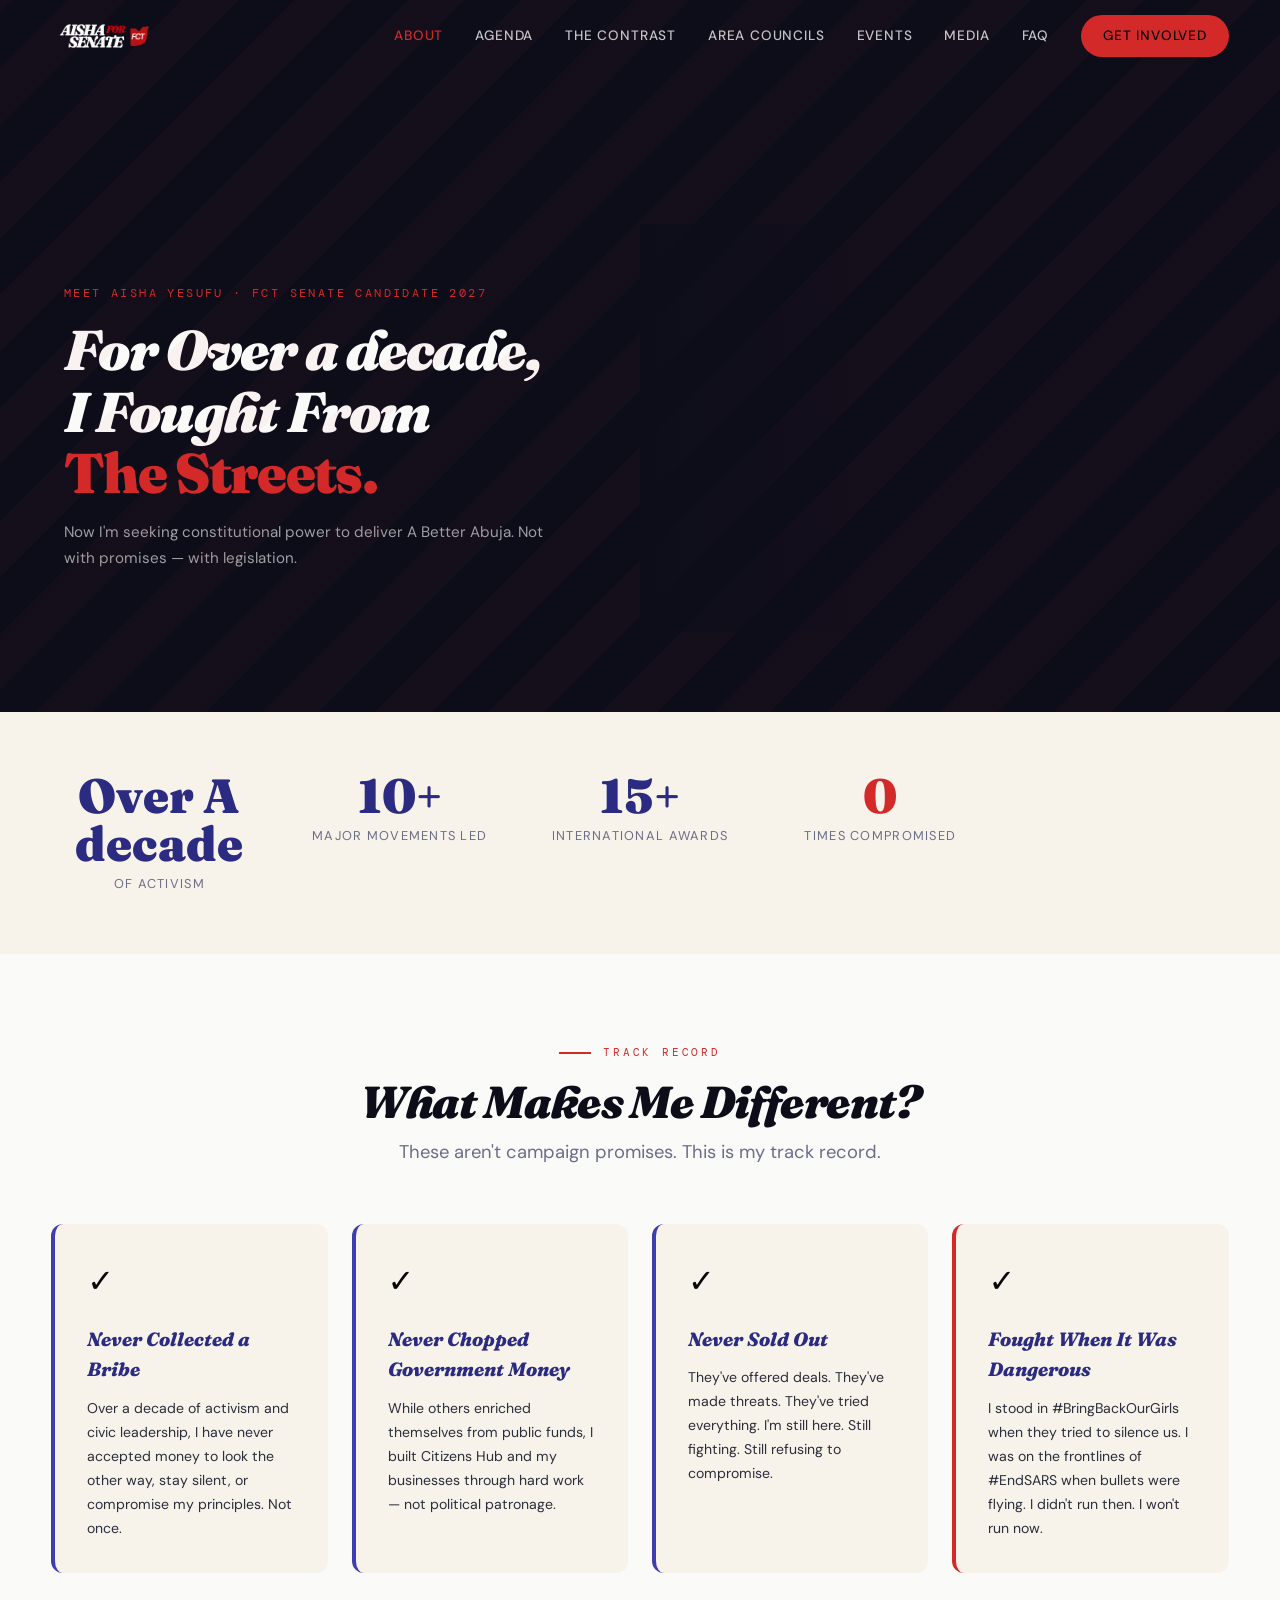
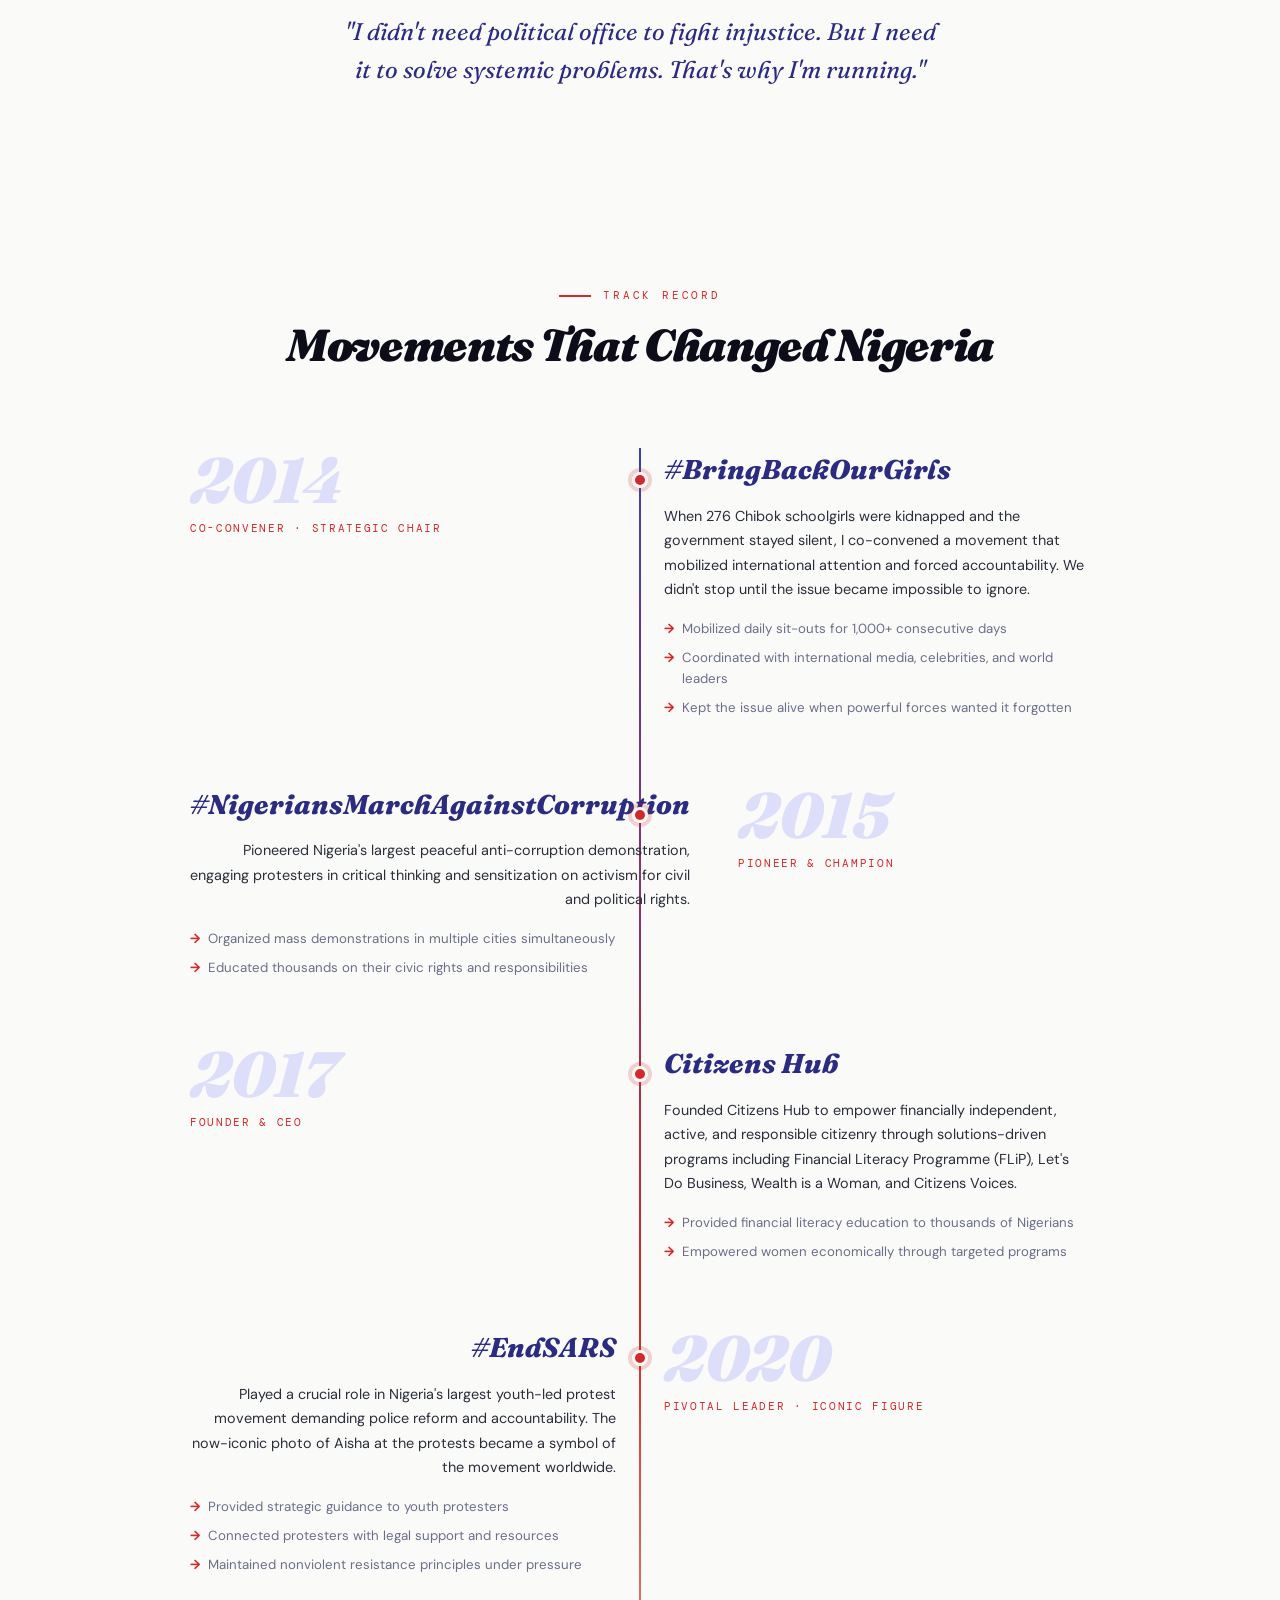
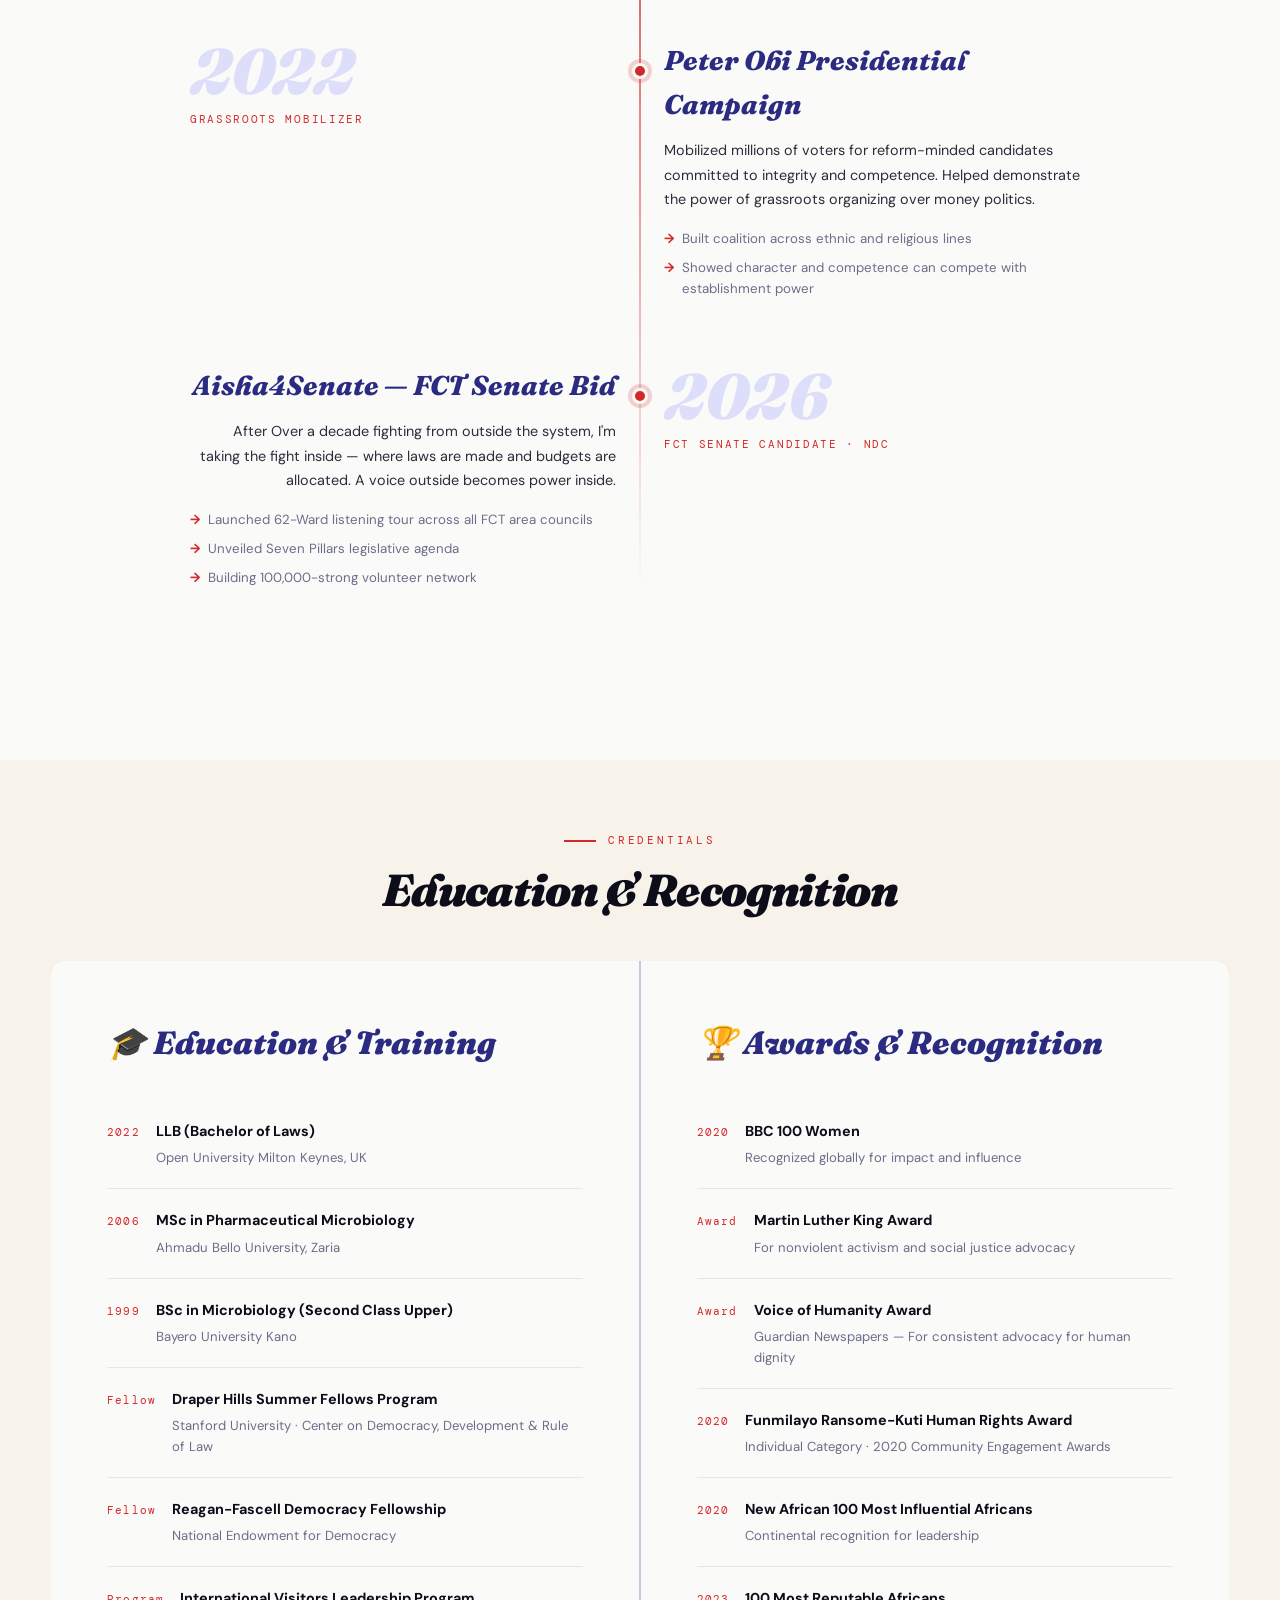
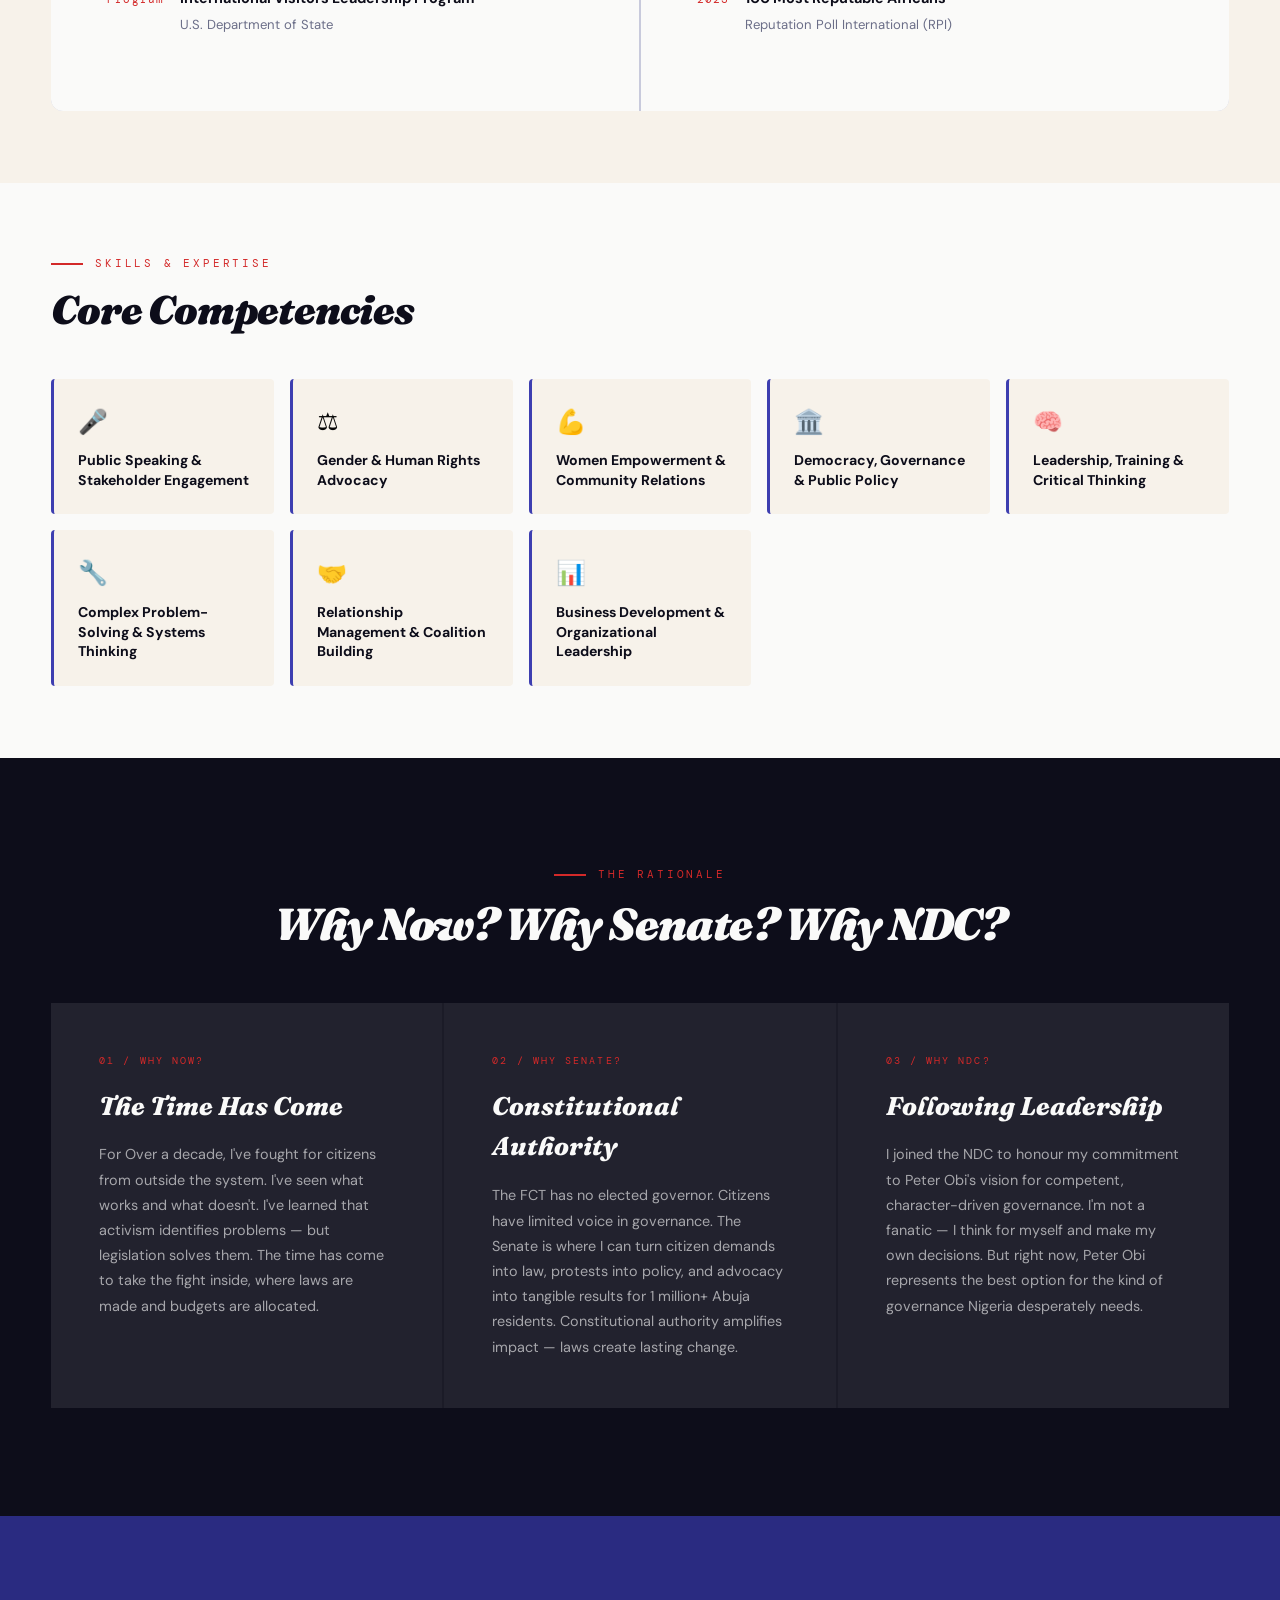
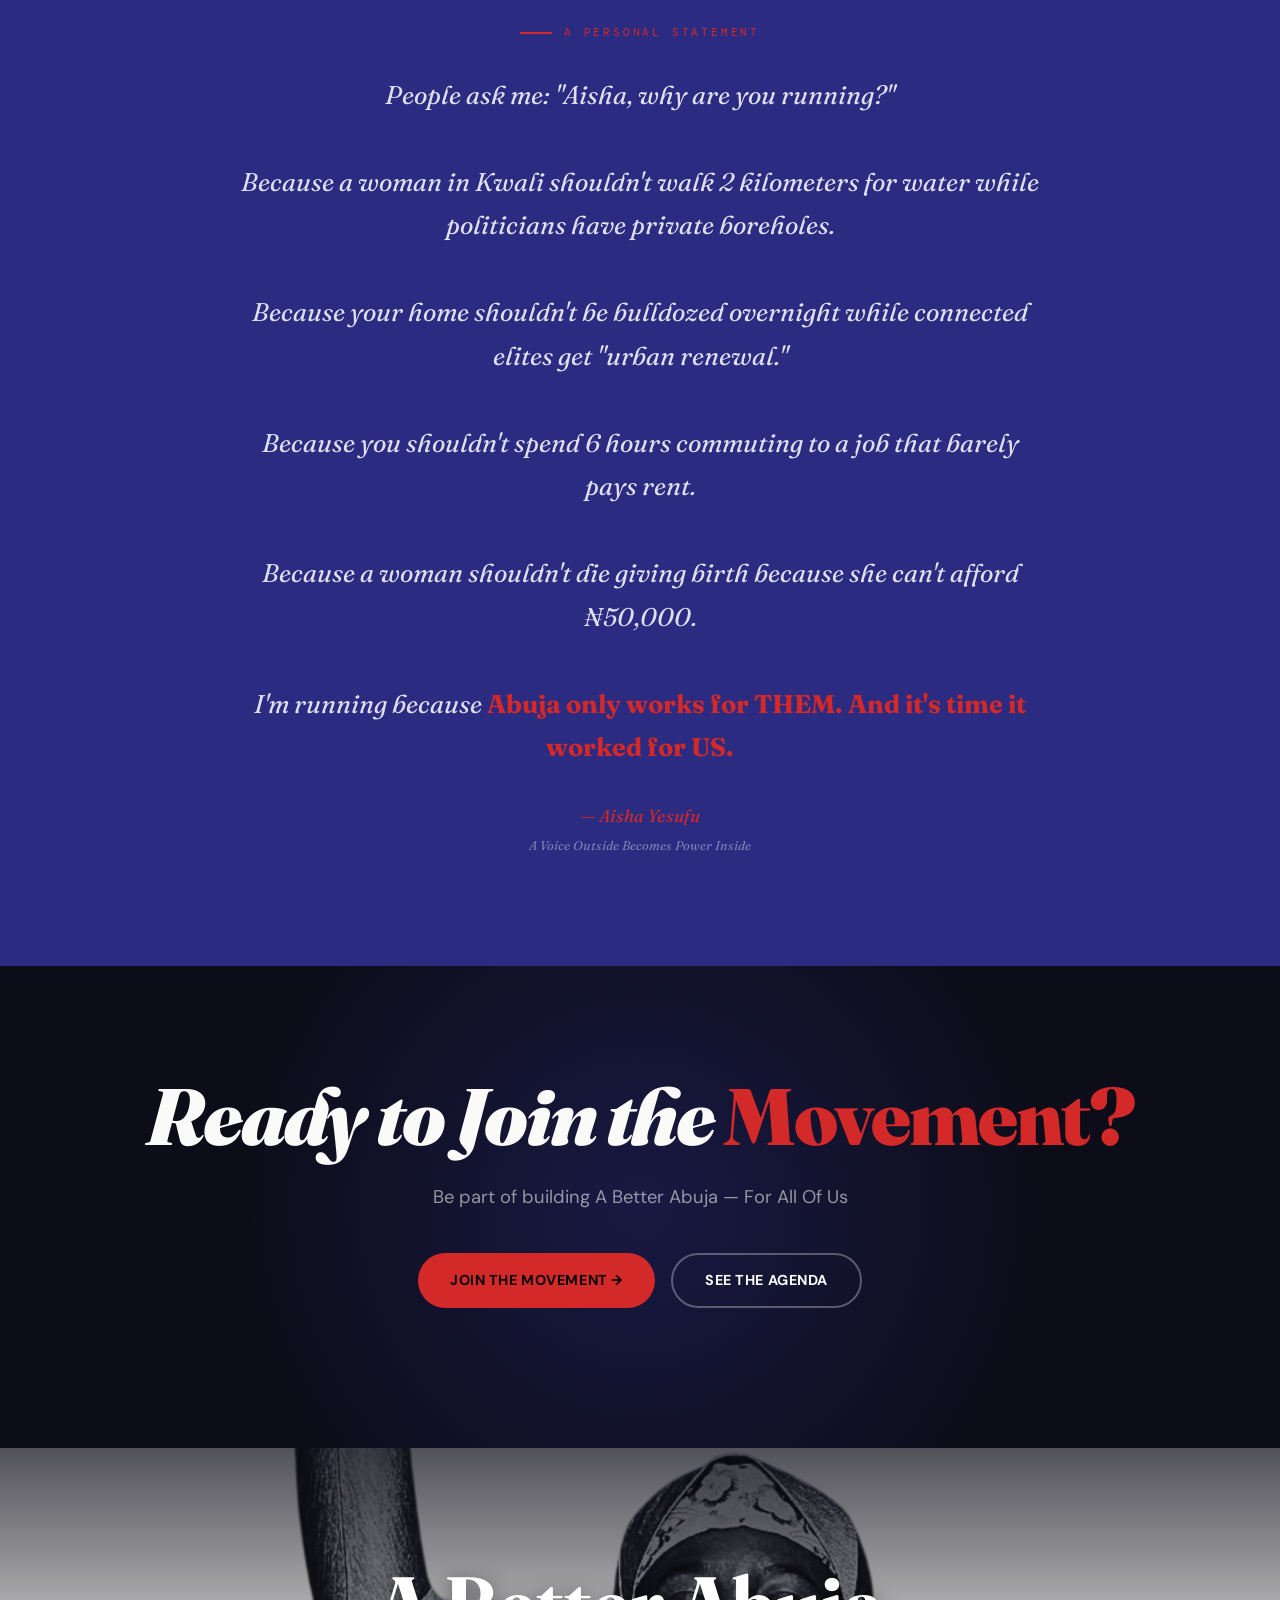
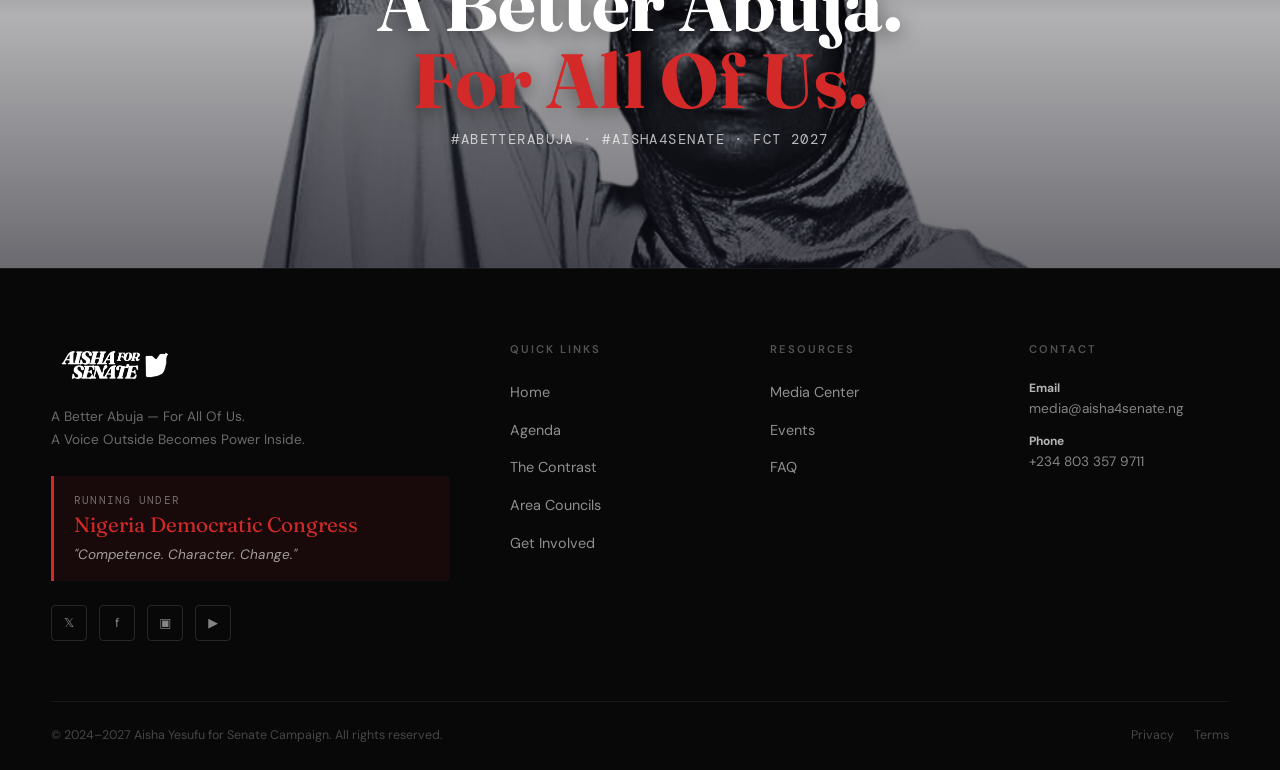
==== commit cd529222: "amending the web platform" ====
--- a/about.html
+++ b/about.html
@@ -3,8 +3,8 @@
 <head>
   <meta charset="UTF-8">
   <meta name="viewport" content="width=device-width, initial-scale=1.0">
-  <title>About Aisha Yesufu — 21 Years Fighting For You | Aisha4Senate</title>
-  <meta name="description" content="Meet Aisha Yesufu: Co-convener #BringBackOurGirls, BBC 100 Women 2020, Stanford Fellow. 21 years of fearless advocacy. Now seeking constitutional power to deliver A Better Abuja.">
+  <title>About Aisha Yesufu — Over a decacde Fighting For You | Aisha4Senate</title>
+  <meta name="description" content="Meet Aisha Yesufu: Co-convener #BringBackOurGirls, BBC 100 Women 2020, Stanford Fellow. Over a decade of fearless advocacy. Now seeking constitutional power to deliver A Better Abuja.">
   <link rel="stylesheet" href="css/styles.css">
 </head>
 <body>
@@ -36,7 +36,7 @@
     <div class="container" style="display:contents">
       <div class="page-header-text" style="padding-left:max(1.5rem,calc((100vw - 1200px)/2 + 1.5rem))">
         <div class="eyebrow reveal">Meet Aisha Yesufu · FCT Senate Candidate 2027</div>
-        <h1 class="reveal">For 21 Years,<br>I Fought From<br><em>The Streets.</em></h1>
+        <h1 class="reveal">For Over a decade,<br>I Fought From<br><em>The Streets.</em></h1>
         <p class="reveal reveal-delay-1">Now I'm seeking constitutional power to deliver A Better Abuja. Not with promises — with legislation.</p>
       </div>
       <div class="page-header-image">
@@ -52,8 +52,8 @@
   <div class="container">
     <div style="display:grid;grid-template-columns:repeat(auto-fill,minmax(180px,1fr));gap:24px;text-align:center;">
       <div class="reveal">
-        <div style="font-family:var(--font-display);font-size:3rem;font-weight:900;color:var(--green-deep);line-height:1">21+</div>
-        <div style="font-size:0.8rem;letter-spacing:0.1em;text-transform:uppercase;color:var(--grey-mid);margin-top:6px">Years of Activism</div>
+        <div style="font-family:var(--font-display);font-size:3rem;font-weight:900;color:var(--green-deep);line-height:1">Over A decade</div>
+        <div style="font-size:0.8rem;letter-spacing:0.1em;text-transform:uppercase;color:var(--grey-mid);margin-top:6px">of Activism</div>
       </div>
       <div class="reveal reveal-delay-1">
         <div style="font-family:var(--font-display);font-size:3rem;font-weight:900;color:var(--green-deep);line-height:1">10+</div>
@@ -83,7 +83,7 @@
       <div class="about-badge-item reveal" style="background:var(--cream);border-radius:var(--radius-md);padding:32px;border-left:4px solid var(--green-mid);">
         <div style="font-size:2rem;margin-bottom:16px">✓</div>
         <h3 style="font-family:var(--font-display);font-size:1.2rem;font-weight:800;font-style:italic;color:var(--green-deep);margin-bottom:12px">Never Collected a Bribe</h3>
-        <p style="font-size:0.88rem;color:var(--grey-dark);line-height:1.7">In 21 years of activism and civic leadership, I have never accepted money to look the other way, stay silent, or compromise my principles. Not once.</p>
+        <p style="font-size:0.88rem;color:var(--grey-dark);line-height:1.7">Over a decade of activism and civic leadership, I have never accepted money to look the other way, stay silent, or compromise my principles. Not once.</p>
       </div>
       <div class="about-badge-item reveal reveal-delay-1" style="background:var(--cream);border-radius:var(--radius-md);padding:32px;border-left:4px solid var(--green-mid);">
         <div style="font-size:2rem;margin-bottom:16px">✓</div>
@@ -194,7 +194,7 @@
         </div>
         <div class="timeline-content">
           <h3 class="timeline-title">Aisha4Senate — FCT Senate Bid</h3>
-          <p class="timeline-desc">After 21 years fighting from outside the system, I'm taking the fight inside — where laws are made and budgets are allocated. A voice outside becomes power inside.</p>
+          <p class="timeline-desc">After Over a decade fighting from outside the system, I'm taking the fight inside — where laws are made and budgets are allocated. A voice outside becomes power inside.</p>
           <div class="timeline-achievements">
             <div class="timeline-achievement">Launched 62-Ward listening tour across all FCT area councils</div>
             <div class="timeline-achievement">Unveiled Seven Pillars legislative agenda</div>
@@ -339,7 +339,7 @@
       <div class="why-card reveal">
         <div class="why-num">01 / WHY NOW?</div>
         <h3>The Time Has Come</h3>
-        <p>For 21 years, I've fought for citizens from outside the system. I've seen what works and what doesn't. I've learned that activism identifies problems — but legislation solves them. The time has come to take the fight inside, where laws are made and budgets are allocated.</p>
+        <p>For Over a decade, I've fought for citizens from outside the system. I've seen what works and what doesn't. I've learned that activism identifies problems — but legislation solves them. The time has come to take the fight inside, where laws are made and budgets are allocated.</p>
       </div>
       <div class="why-card reveal reveal-delay-1">
         <div class="why-num">02 / WHY SENATE?</div>
@@ -436,4 +436,4 @@
 </footer>
 <script src="js/main.js"></script>
 </body>
-</html>
+</html>
--- a/css/styles.css
+++ b/css/styles.css
@@ -2754,4 +2754,4 @@
   max-width: 160px;
   display: block;
   object-fit: contain;
-}
+}
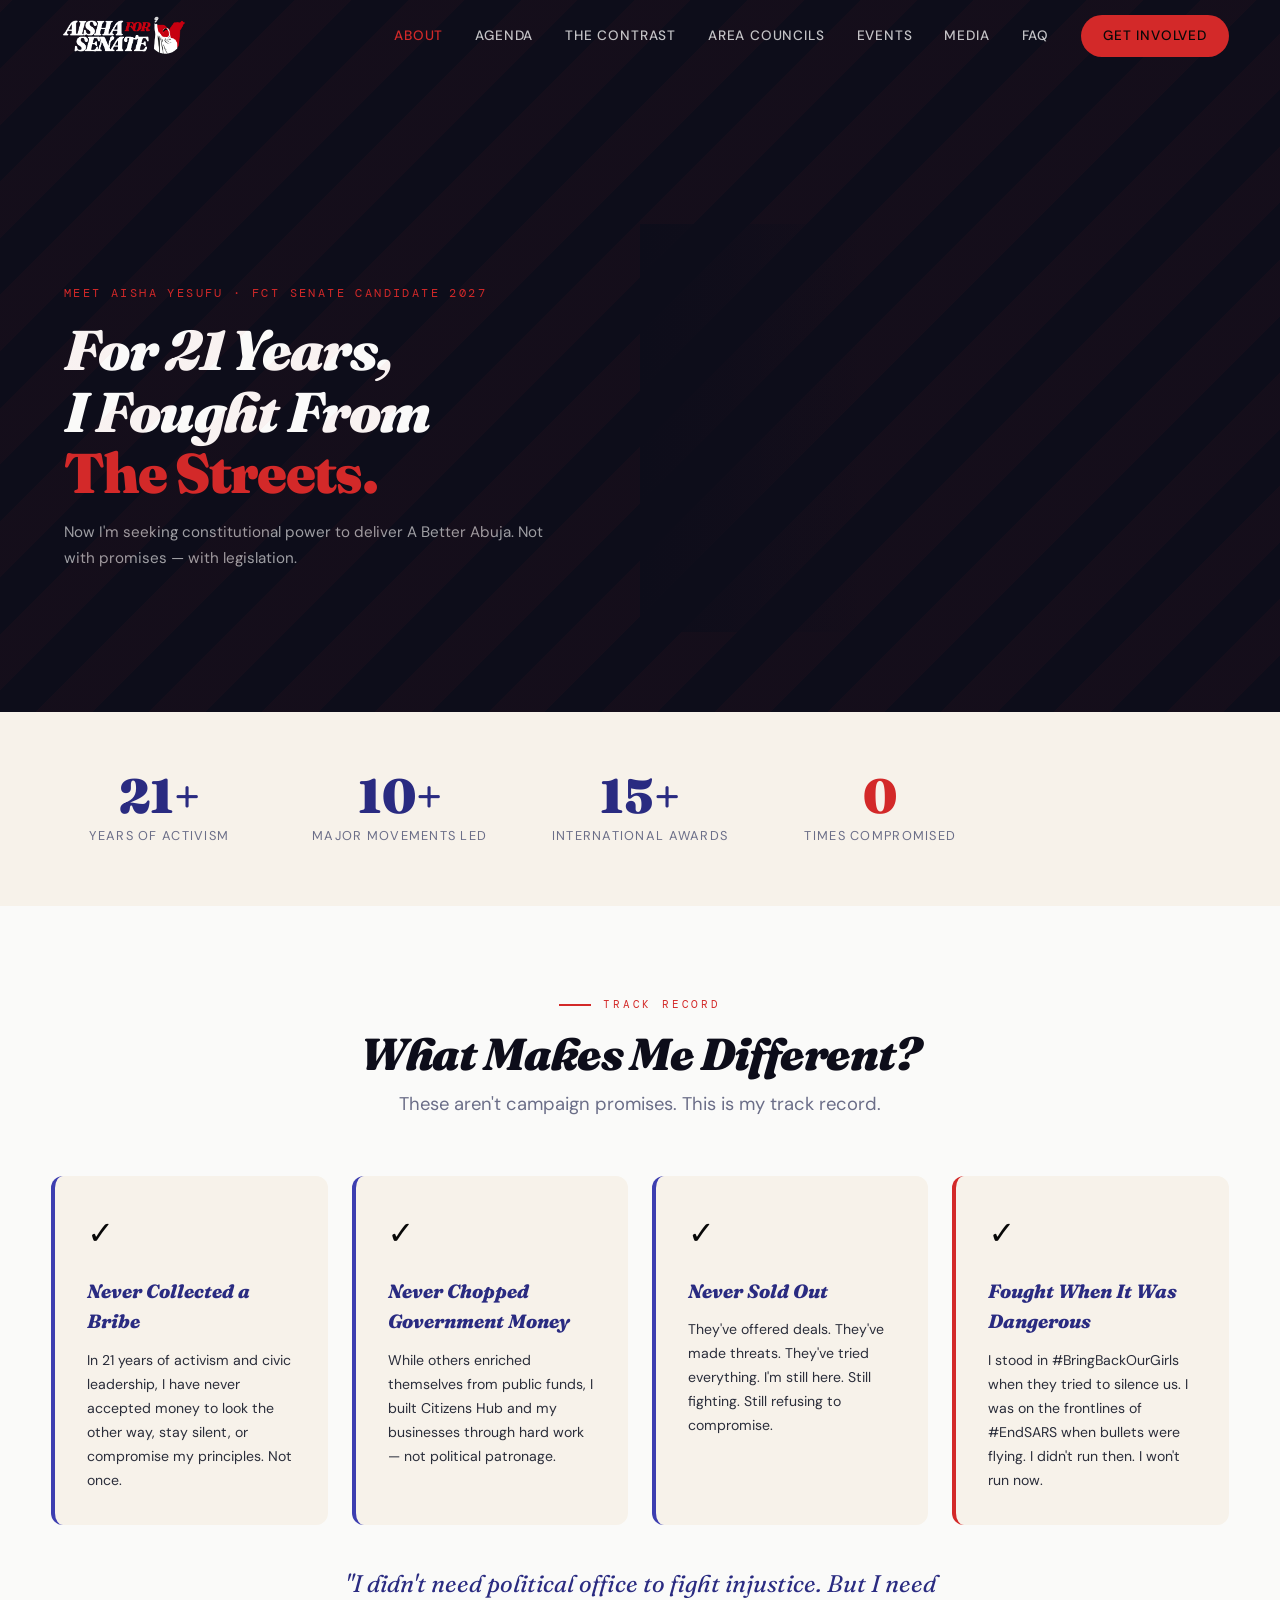
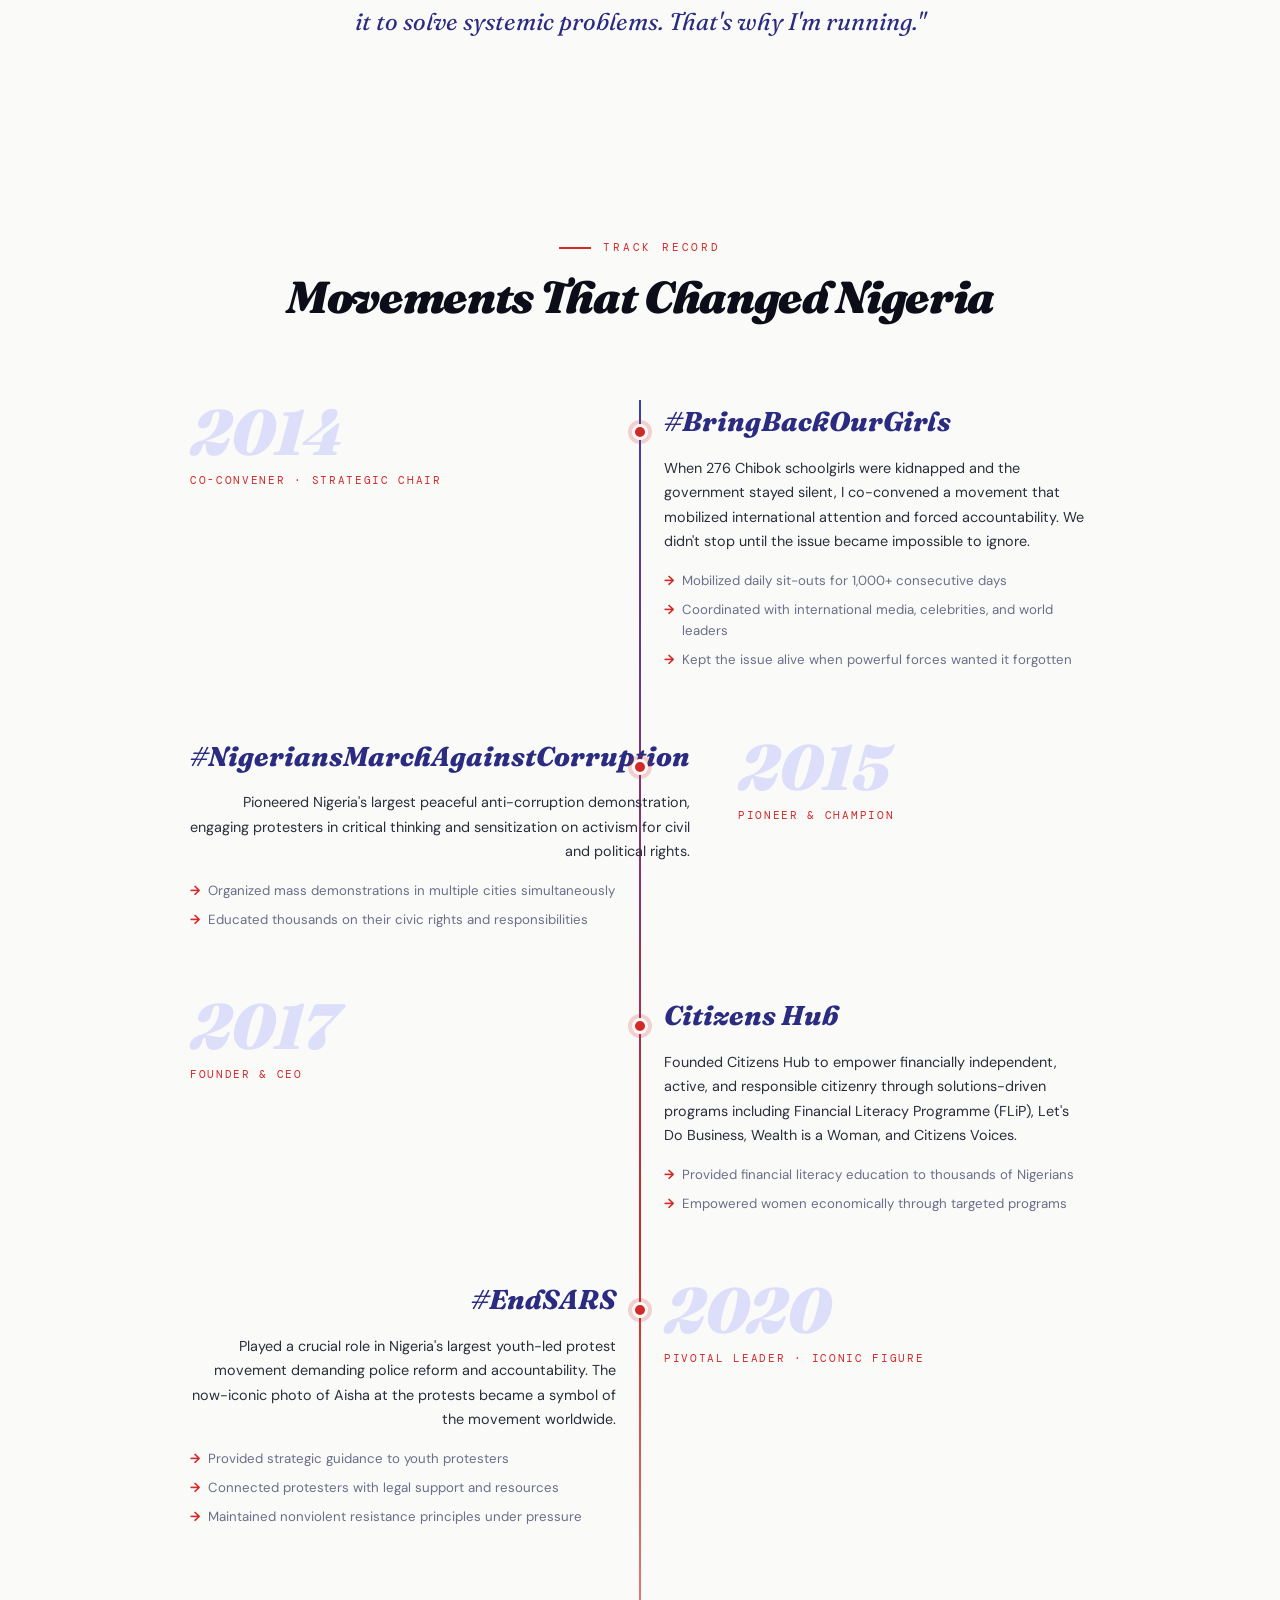
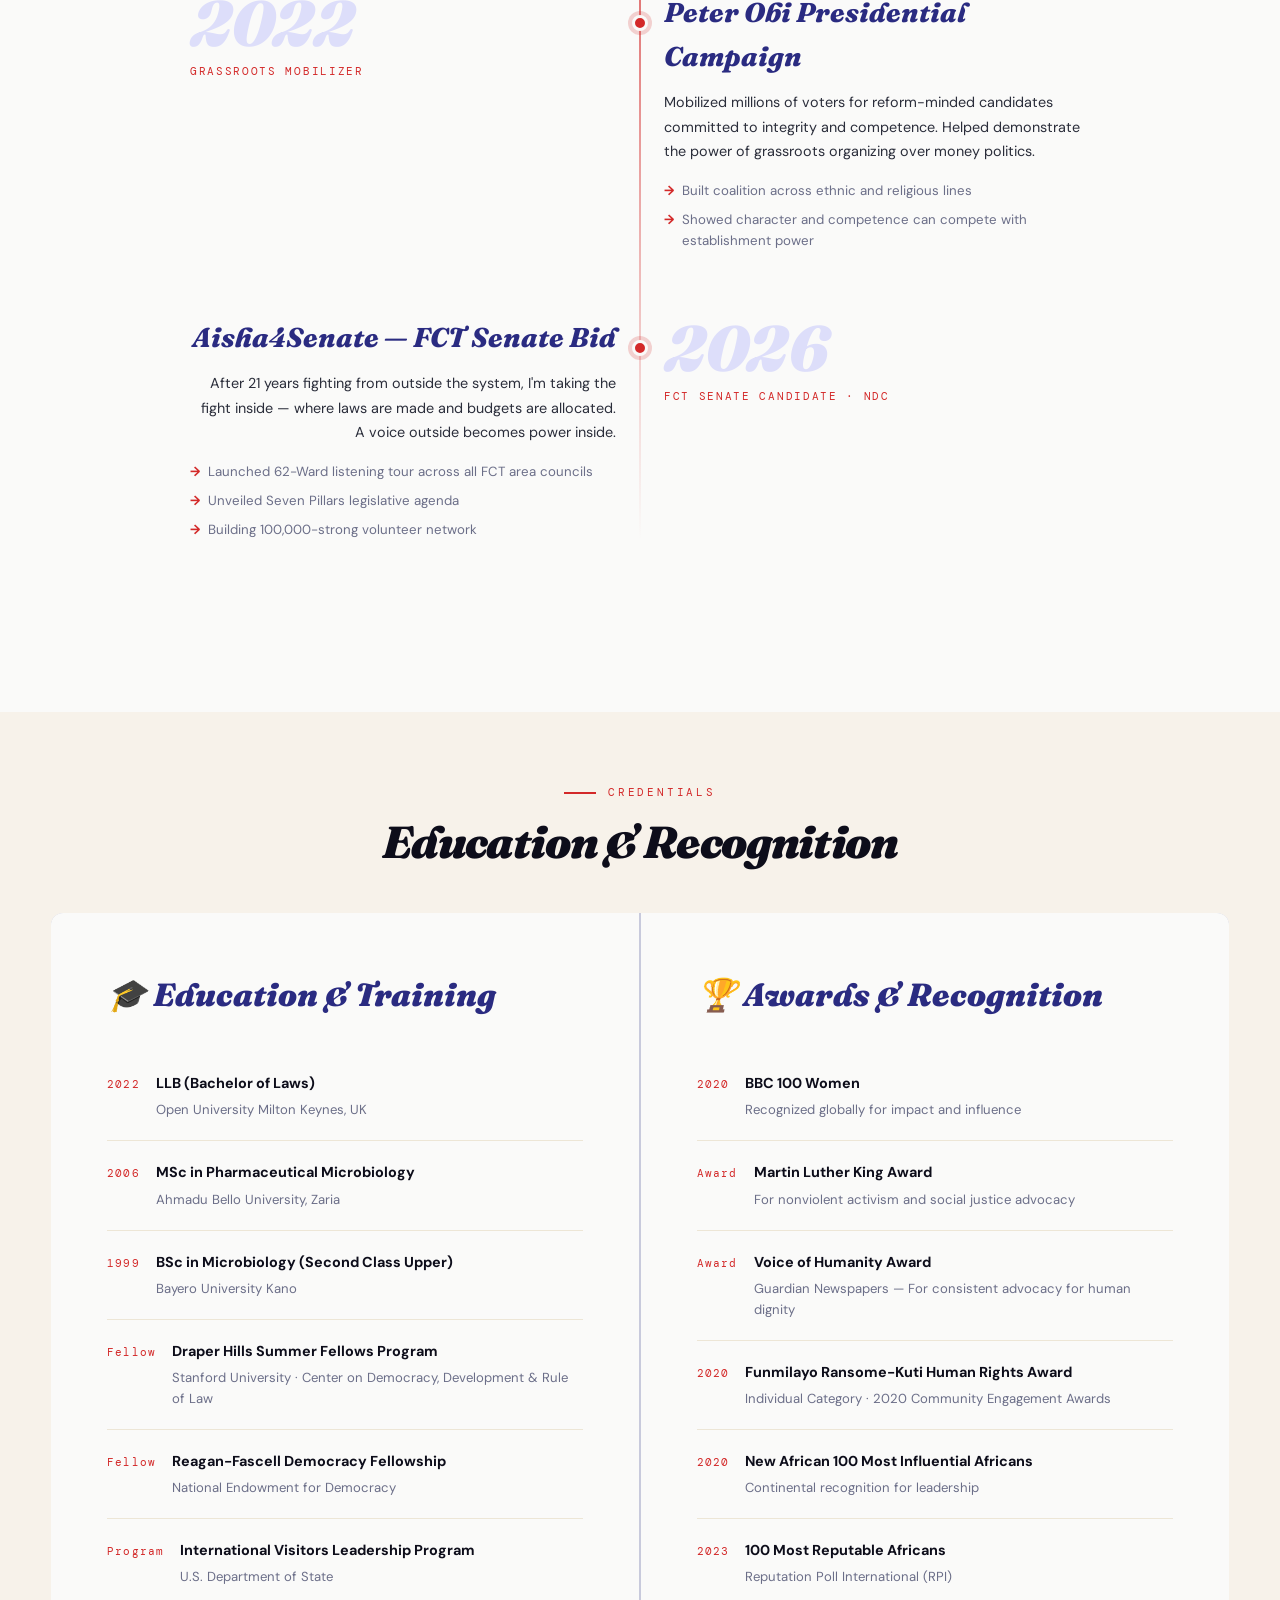
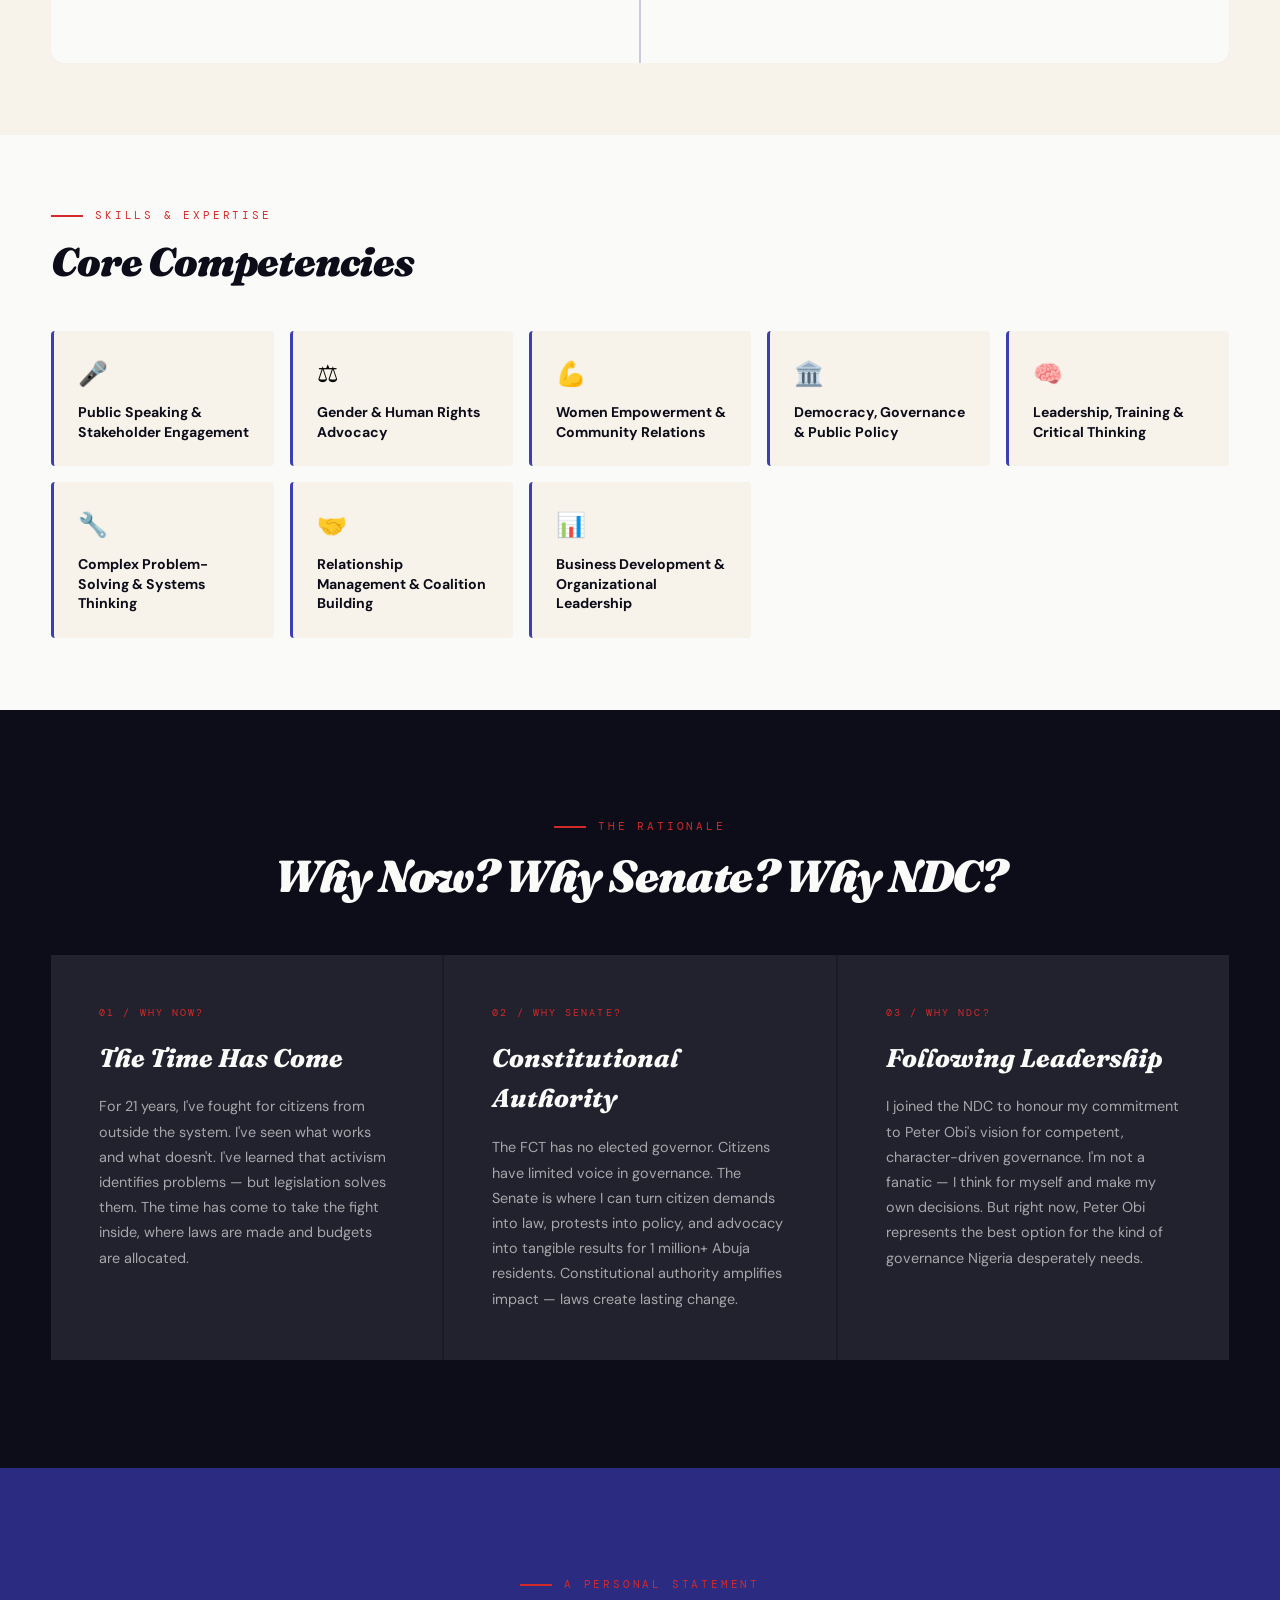
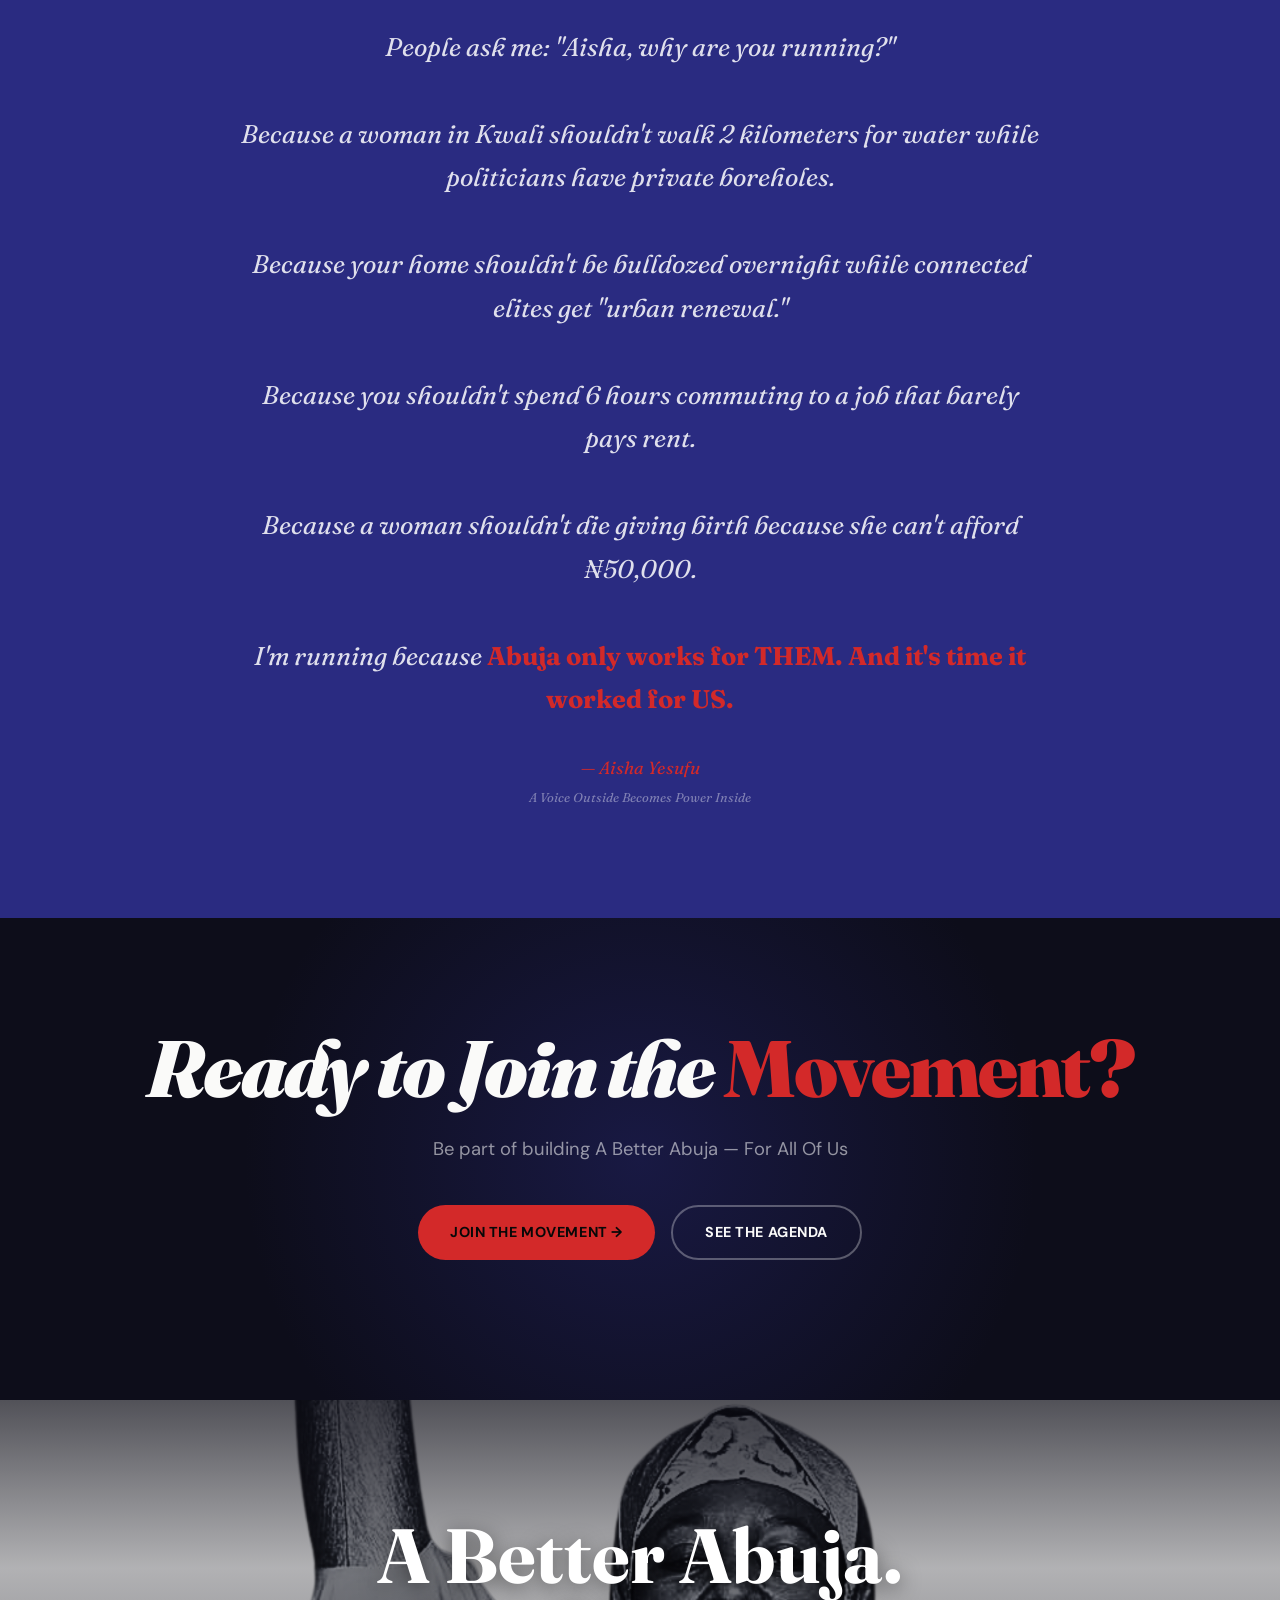
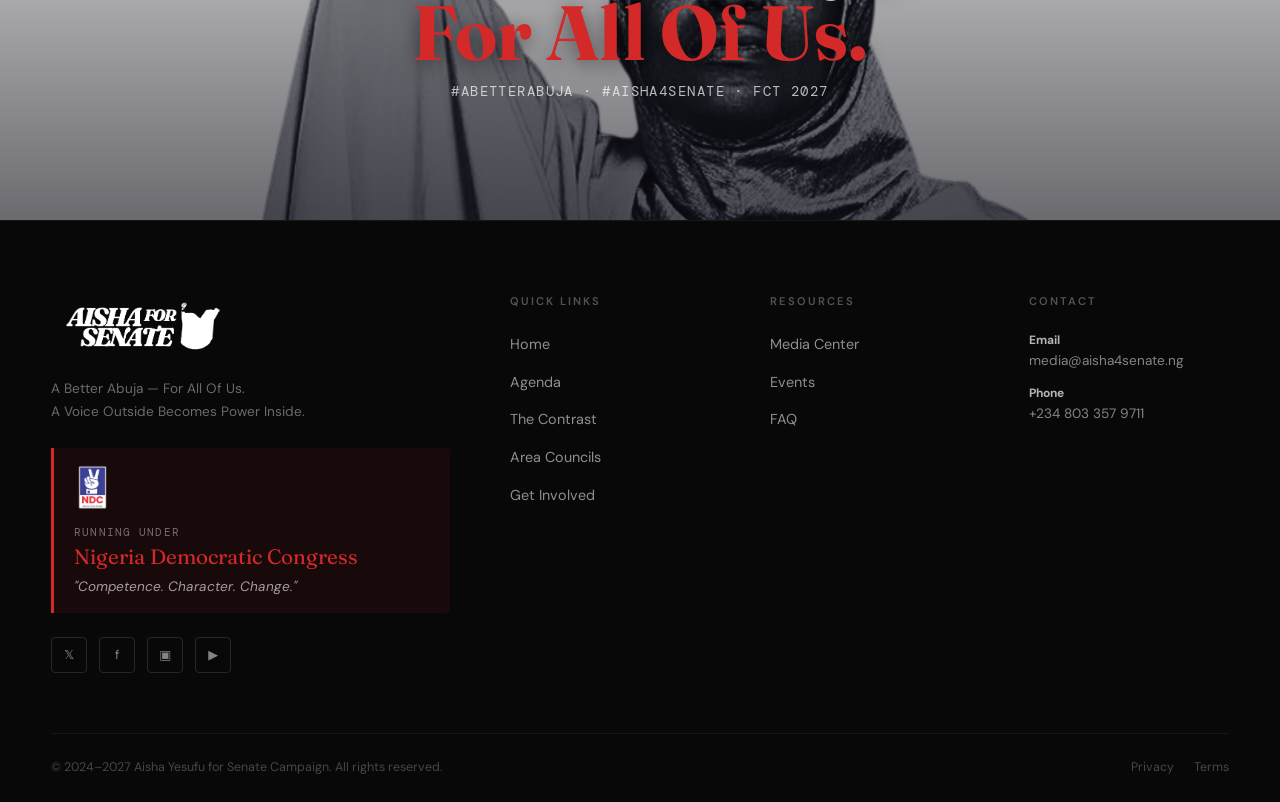
==== commit 88fd945f: "all pages amended" ====
--- a/about.html
+++ b/about.html
@@ -3,8 +3,8 @@
 <head>
   <meta charset="UTF-8">
   <meta name="viewport" content="width=device-width, initial-scale=1.0">
-  <title>About Aisha Yesufu — Over a decacde Fighting For You | Aisha4Senate</title>
-  <meta name="description" content="Meet Aisha Yesufu: Co-convener #BringBackOurGirls, BBC 100 Women 2020, Stanford Fellow. Over a decade of fearless advocacy. Now seeking constitutional power to deliver A Better Abuja.">
+  <title>About Aisha Yesufu — 21 Years Fighting For You | Aisha4Senate</title>
+  <meta name="description" content="Meet Aisha Yesufu: Co-convener #BringBackOurGirls, BBC 100 Women 2020, Stanford Fellow. 21 years of fearless advocacy. Now seeking constitutional power to deliver A Better Abuja.">
   <link rel="stylesheet" href="css/styles.css">
 </head>
 <body>
@@ -36,7 +36,7 @@
     <div class="container" style="display:contents">
       <div class="page-header-text" style="padding-left:max(1.5rem,calc((100vw - 1200px)/2 + 1.5rem))">
         <div class="eyebrow reveal">Meet Aisha Yesufu · FCT Senate Candidate 2027</div>
-        <h1 class="reveal">For Over a decade,<br>I Fought From<br><em>The Streets.</em></h1>
+        <h1 class="reveal">For 21 Years,<br>I Fought From<br><em>The Streets.</em></h1>
         <p class="reveal reveal-delay-1">Now I'm seeking constitutional power to deliver A Better Abuja. Not with promises — with legislation.</p>
       </div>
       <div class="page-header-image">
@@ -52,8 +52,8 @@
   <div class="container">
     <div style="display:grid;grid-template-columns:repeat(auto-fill,minmax(180px,1fr));gap:24px;text-align:center;">
       <div class="reveal">
-        <div style="font-family:var(--font-display);font-size:3rem;font-weight:900;color:var(--green-deep);line-height:1">Over A decade</div>
-        <div style="font-size:0.8rem;letter-spacing:0.1em;text-transform:uppercase;color:var(--grey-mid);margin-top:6px">of Activism</div>
+        <div style="font-family:var(--font-display);font-size:3rem;font-weight:900;color:var(--green-deep);line-height:1">21+</div>
+        <div style="font-size:0.8rem;letter-spacing:0.1em;text-transform:uppercase;color:var(--grey-mid);margin-top:6px">Years of Activism</div>
       </div>
       <div class="reveal reveal-delay-1">
         <div style="font-family:var(--font-display);font-size:3rem;font-weight:900;color:var(--green-deep);line-height:1">10+</div>
@@ -83,7 +83,7 @@
       <div class="about-badge-item reveal" style="background:var(--cream);border-radius:var(--radius-md);padding:32px;border-left:4px solid var(--green-mid);">
         <div style="font-size:2rem;margin-bottom:16px">✓</div>
         <h3 style="font-family:var(--font-display);font-size:1.2rem;font-weight:800;font-style:italic;color:var(--green-deep);margin-bottom:12px">Never Collected a Bribe</h3>
-        <p style="font-size:0.88rem;color:var(--grey-dark);line-height:1.7">Over a decade of activism and civic leadership, I have never accepted money to look the other way, stay silent, or compromise my principles. Not once.</p>
+        <p style="font-size:0.88rem;color:var(--grey-dark);line-height:1.7">In 21 years of activism and civic leadership, I have never accepted money to look the other way, stay silent, or compromise my principles. Not once.</p>
       </div>
       <div class="about-badge-item reveal reveal-delay-1" style="background:var(--cream);border-radius:var(--radius-md);padding:32px;border-left:4px solid var(--green-mid);">
         <div style="font-size:2rem;margin-bottom:16px">✓</div>
@@ -194,7 +194,7 @@
         </div>
         <div class="timeline-content">
           <h3 class="timeline-title">Aisha4Senate — FCT Senate Bid</h3>
-          <p class="timeline-desc">After Over a decade fighting from outside the system, I'm taking the fight inside — where laws are made and budgets are allocated. A voice outside becomes power inside.</p>
+          <p class="timeline-desc">After 21 years fighting from outside the system, I'm taking the fight inside — where laws are made and budgets are allocated. A voice outside becomes power inside.</p>
           <div class="timeline-achievements">
             <div class="timeline-achievement">Launched 62-Ward listening tour across all FCT area councils</div>
             <div class="timeline-achievement">Unveiled Seven Pillars legislative agenda</div>
@@ -339,7 +339,7 @@
       <div class="why-card reveal">
         <div class="why-num">01 / WHY NOW?</div>
         <h3>The Time Has Come</h3>
-        <p>For Over a decade, I've fought for citizens from outside the system. I've seen what works and what doesn't. I've learned that activism identifies problems — but legislation solves them. The time has come to take the fight inside, where laws are made and budgets are allocated.</p>
+        <p>For 21 years, I've fought for citizens from outside the system. I've seen what works and what doesn't. I've learned that activism identifies problems — but legislation solves them. The time has come to take the fight inside, where laws are made and budgets are allocated.</p>
       </div>
       <div class="why-card reveal reveal-delay-1">
         <div class="why-num">02 / WHY SENATE?</div>
@@ -405,6 +405,7 @@
         <img src="/images/aisha-logo.png" alt="Aisha4Senate" class="footer-logo-img" onerror="this.style.display='none'">
         <p class="tagline">A Better Abuja — For All Of Us.<br>A Voice Outside Becomes Power Inside.</p>
         <div class="footer-ndc-block">
+          <img src="/images/ndc-logo.png" alt="Nigeria Democratic Congress" style="height:48px;width:auto;display:block;margin-bottom:.75rem;" onerror="this.style.display='none'">
           <div class="ndc-label">Running Under</div>
           <div class="ndc-name">Nigeria Democratic Congress</div>
           <div class="ndc-motto">"Competence. Character. Change."</div>
--- a/css/styles.css
+++ b/css/styles.css
@@ -470,16 +470,15 @@
   display: grid;
   grid-template-columns: repeat(4, 1fr);
   gap: 1px;
-  background: rgba(255,255,255,0.08);
+  background: rgba(247,242,234,0.15);
   margin-top: clamp(60px, 10vh, 100px);
   animation: fadeIn 1s var(--ease-out-expo) 1.2s both;
 }
 .hero-stat {
-  background: rgba(8,8,8,0.4);
-  backdrop-filter: blur(8px);
+  background: var(--cream);
   padding: clamp(20px, 4vw, 36px) clamp(16px, 3vw, 28px);
   text-align: center;
-  border-top: 1px solid rgba(255,255,255,0.08);
+  border-top: 1px solid rgba(42,43,129,0.1);
 }
 .hero-stat-num {
   font-family: var(--font-display);
@@ -493,7 +492,7 @@
   font-size: 0.75rem;
   letter-spacing: 0.12em;
   text-transform: uppercase;
-  color: rgba(255,255,255,0.5);
+  color: var(--grey-dark);
   margin-top: 6px;
   display: block;
 }
@@ -726,7 +725,7 @@
 
 /* ─── IMPACT COUNTER ──────────────────────────────────────── */
 .impact-section {
-  background: var(--green-deep);
+  background: var(--cream);
   padding: clamp(80px, 12vh, 120px) 0;
   position: relative;
   overflow: hidden;
@@ -736,7 +735,7 @@
   position: absolute;
   top: -200px; right: -200px;
   width: 600px; height: 600px;
-  background: radial-gradient(circle, rgba(211,41,41,0.12) 0%, transparent 70%);
+  background: radial-gradient(circle, rgba(211,41,41,0.06) 0%, transparent 70%);
   pointer-events: none;
 }
 .impact-grid {
@@ -758,7 +757,7 @@
   font-size: 0.8rem;
   letter-spacing: 0.1em;
   text-transform: uppercase;
-  color: rgba(255,255,255,0.55);
+  color: var(--grey-dark);
   margin-top: 10px;
   display: block;
   line-height: 1.5;
@@ -2713,11 +2712,11 @@
 
 /* ─── FOOTER LOGO IMAGE ──────────────────────────────────────── */
 .footer-logo-img {
-  height: 48px;
+  height: 68px;
   width: auto;
   display: block;
   margin-bottom: 1rem;
-  filter: brightness(0) invert(1); /* makes any dark logo white */
+  filter: brightness(0) invert(1);
 }
 .footer-ndc-block {
   margin: 1.5rem 0;
@@ -2749,9 +2748,128 @@
 
 /* ─── NAV LOGO FIX ───────────────────────────────────────────── */
 .nav-logo-img {
-  height: 40px;
+  height: 54px;
   width: auto;
-  max-width: 160px;
+  max-width: 200px;
   display: block;
   object-fit: contain;
+}
+
+/* ─── MOBILE HERO TEXT PADDING FIX ──────────────────────────── */
+@media(max-width: 768px) {
+  .hero-text-col {
+    padding-left: 1.25rem !important;
+    padding-right: 1.25rem !important;
+  }
+  .hero-headline {
+    font-size: clamp(2.8rem, 12vw, 4rem) !important;
+  }
+}
+
+/* ─── PILLARS HEADER WITH NDC LOGO RIGHT ─────────────────────── */
+.pillars-header {
+  display: flex;
+  align-items: flex-start;
+  justify-content: space-between;
+  gap: 2rem;
+  margin-bottom: 3rem;
+}
+.pillars-header-text { flex: 1; }
+.pillars-ndc-logo {
+  flex-shrink: 0;
+  width: 100px;
+  height: auto;
+  opacity: .9;
+  margin-top: .5rem;
+}
+@media(max-width: 768px) {
+  .pillars-header { flex-direction: column; gap: 1rem; }
+  .pillars-ndc-logo { width: 72px; }
+}
+
+/* ─── IMPACT SECTION HEADING COLOR FIX (now on cream bg) ─────── */
+.impact-section .section-title { color: var(--near-black) !important; }
+.impact-section .section-eyebrow { color: var(--green-deep) !important; }
+.impact-section p[style] { color: rgba(42,43,129,0.55) !important; }
+
+/* ─── CTA + RALLY MERGED SECTION ────────────────────────────── */
+.cta-rally-section {
+  display: grid;
+  grid-template-columns: 1fr 1fr;
+  min-height: 500px;
+  overflow: hidden;
+}
+.cta-rally-image {
+  position: relative;
+  overflow: hidden;
+}
+.cta-rally-image img {
+  width: 100%; height: 100%;
+  object-fit: cover;
+  object-position: center 20%;
+  display: block;
+  filter: brightness(.75);
+}
+.cta-rally-image::after {
+  content: '';
+  position: absolute;
+  inset: 0;
+  background: linear-gradient(to right, transparent 50%, var(--near-black) 100%);
+}
+.cta-rally-content {
+  background: var(--near-black);
+  display: flex;
+  flex-direction: column;
+  justify-content: center;
+  padding: clamp(60px,8vw,100px) clamp(40px,6vw,80px);
+  position: relative;
+}
+.cta-rally-content::before {
+  content: '';
+  position: absolute;
+  top: 50%; left: 50%;
+  transform: translate(-50%,-50%);
+  width: 100%; height: 100%;
+  background: radial-gradient(circle at 60% 50%, rgba(42,43,129,0.35) 0%, transparent 70%);
+  pointer-events: none;
+}
+.cta-rally-content > * { position: relative; z-index: 1; }
+.cta-rally-content h2 {
+  font-family: var(--font-display);
+  font-weight: 900;
+  font-style: italic;
+  font-size: clamp(2.2rem,4vw,4rem);
+  color: var(--white);
+  line-height: 1.05;
+  letter-spacing: -0.03em;
+  margin-bottom: 1.25rem;
+}
+.cta-rally-content h2 em { color: var(--gold); font-style: normal; }
+.cta-rally-content p {
+  font-size: clamp(.95rem,1.5vw,1.1rem);
+  color: rgba(255,255,255,0.55);
+  margin-bottom: 2rem;
+  line-height: 1.7;
+  max-width: 480px;
+}
+.cta-rally-content .cta-actions {
+  display: flex;
+  gap: 1rem;
+  flex-wrap: wrap;
+  margin-bottom: 1.5rem;
+  justify-content: flex-start;
+}
+.cta-rally-content .hashtags {
+  font-family: var(--font-mono);
+  font-size: .8rem;
+  letter-spacing: .08em;
+  color: rgba(255,255,255,.25);
+}
+.cta-rally-content .hashtags span { color: var(--gold); margin: 0 4px; }
+@media(max-width: 768px) {
+  .cta-rally-section { grid-template-columns: 1fr; }
+  .cta-rally-image { height: 280px; }
+  .cta-rally-image::after {
+    background: linear-gradient(to bottom, transparent 40%, var(--near-black) 100%);
+  }
 }
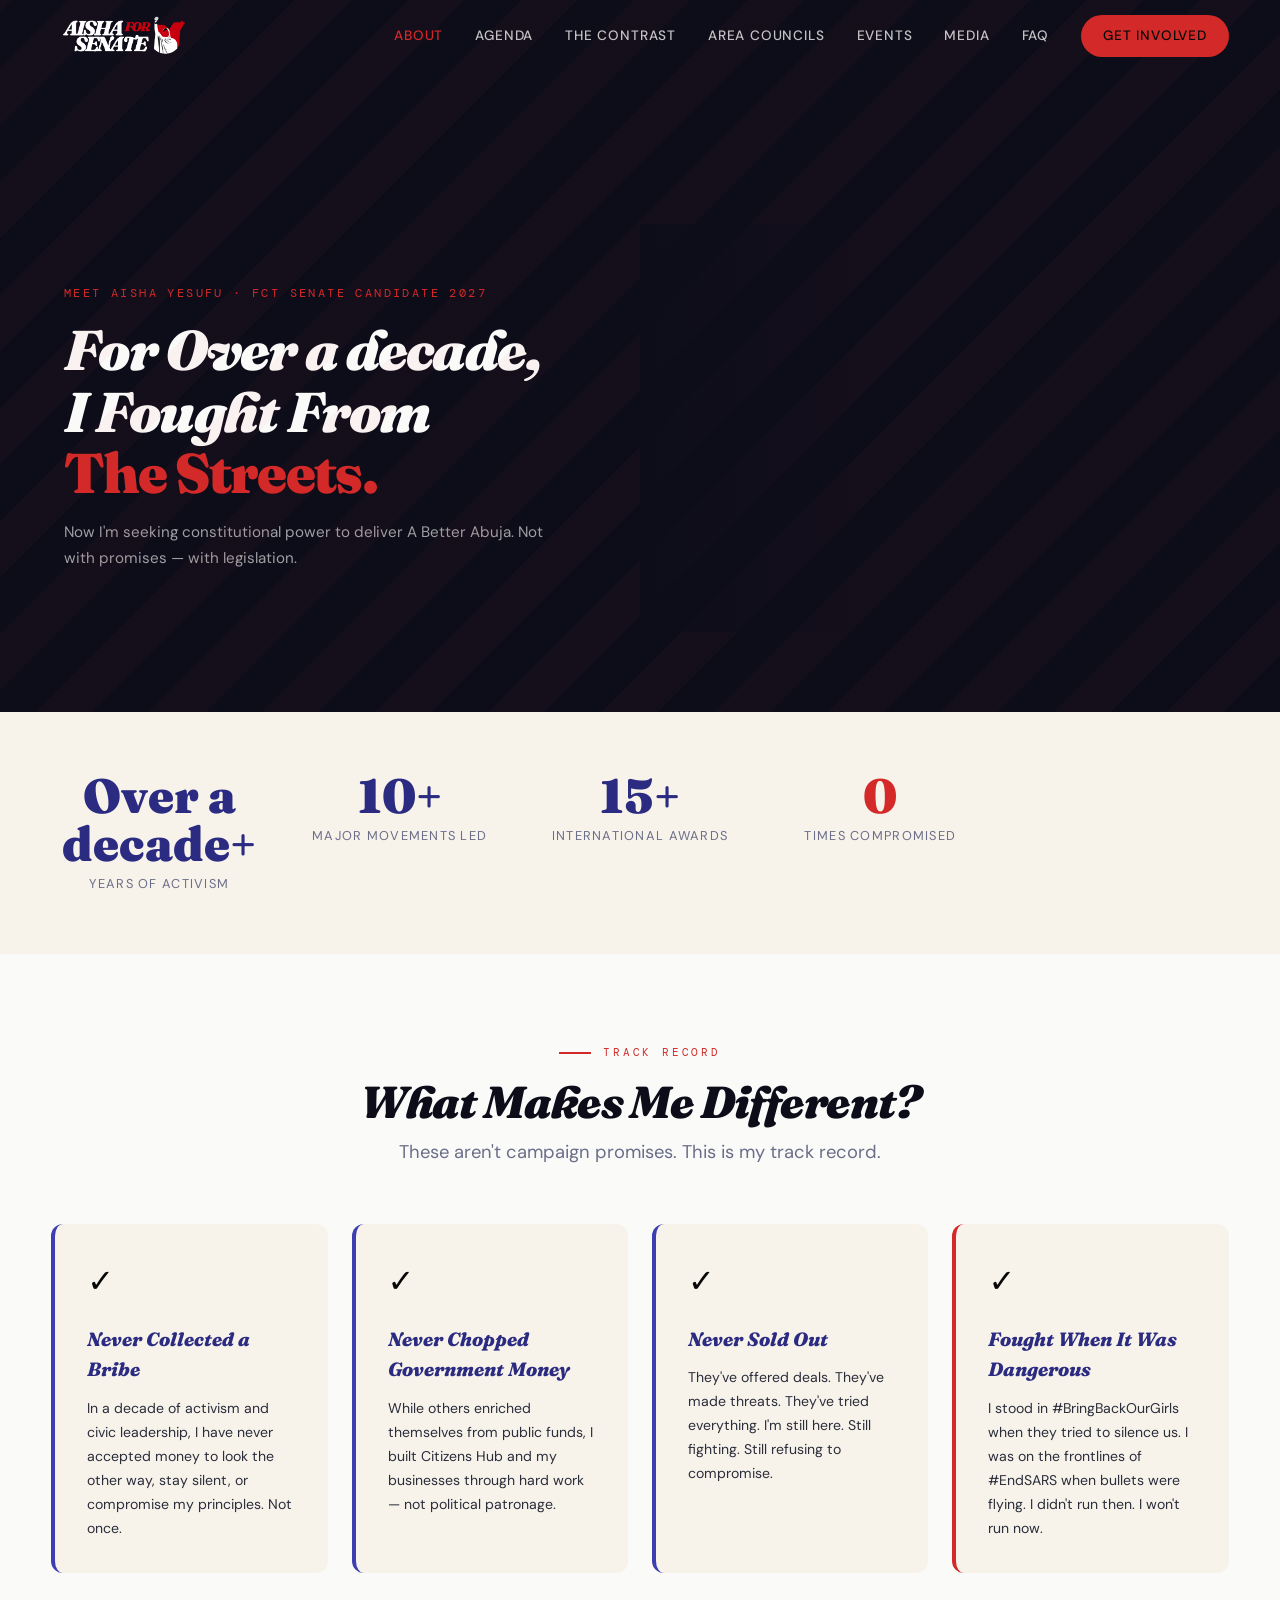
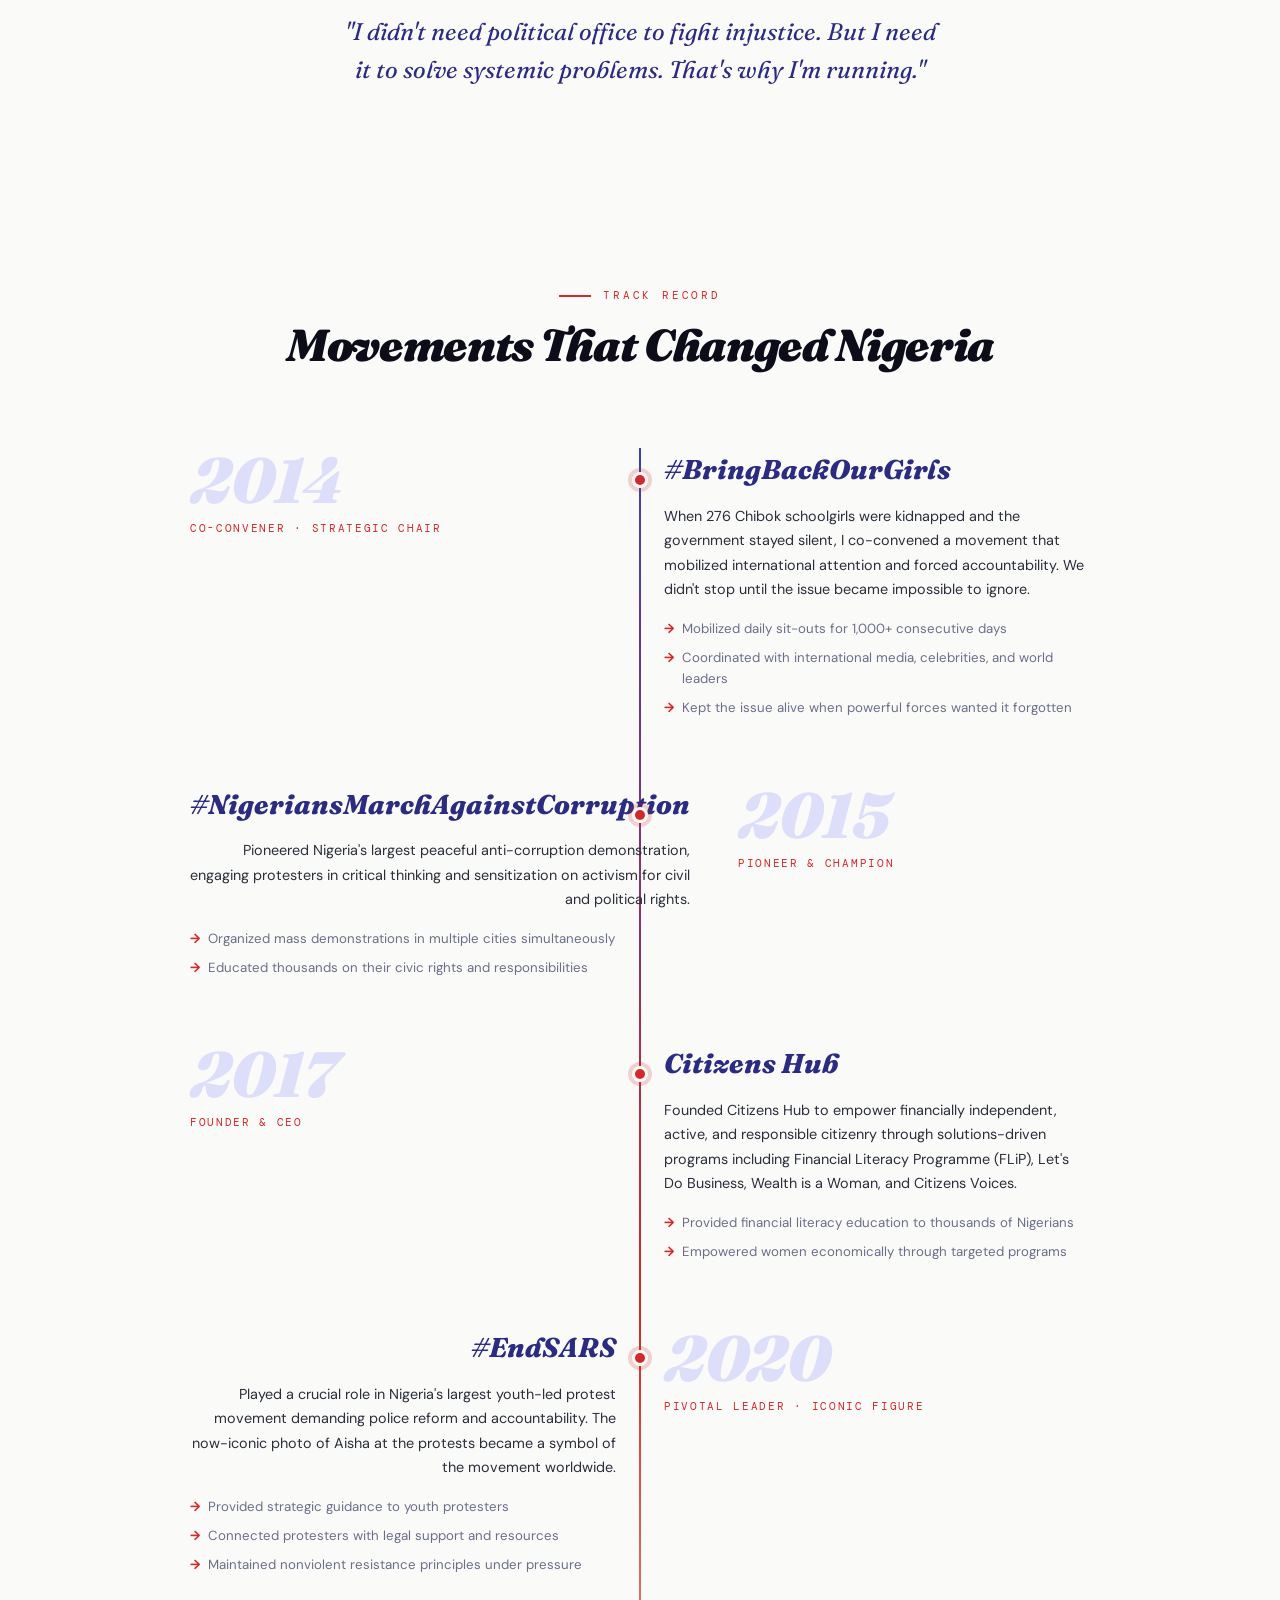
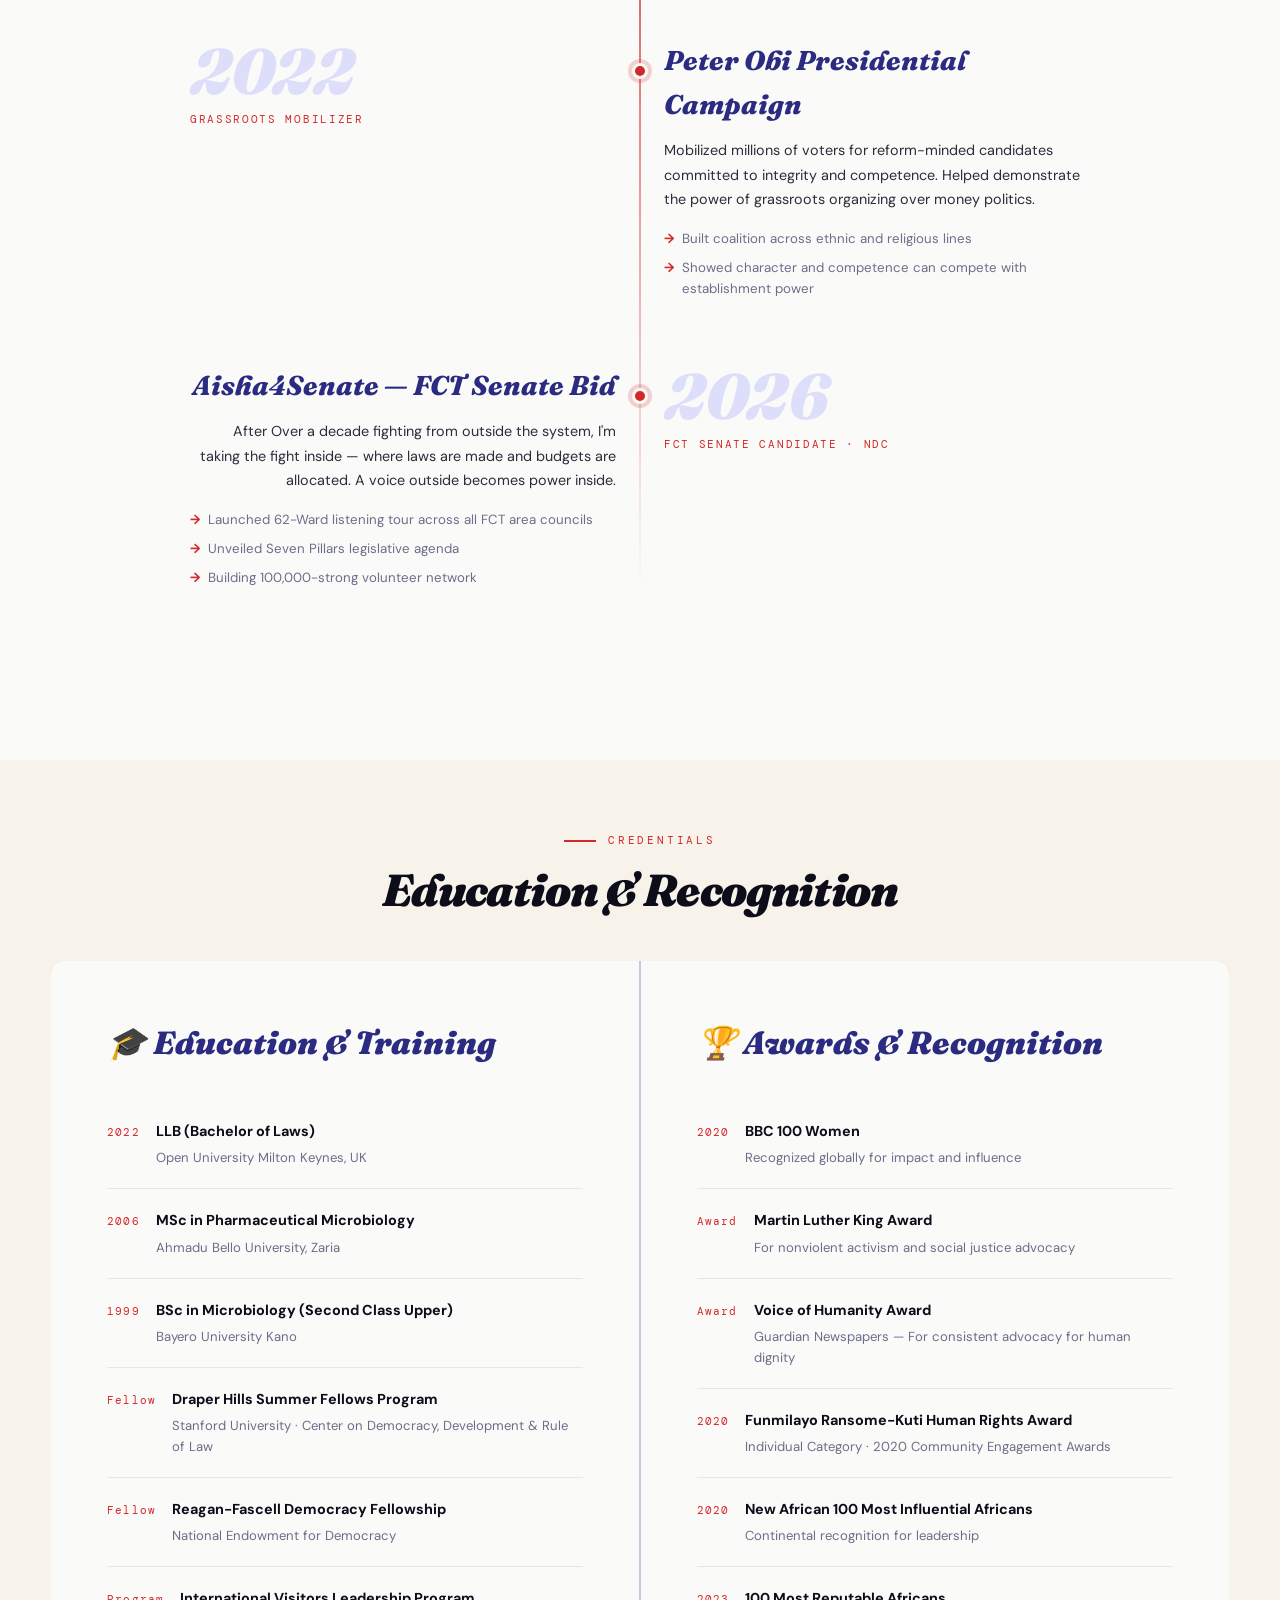
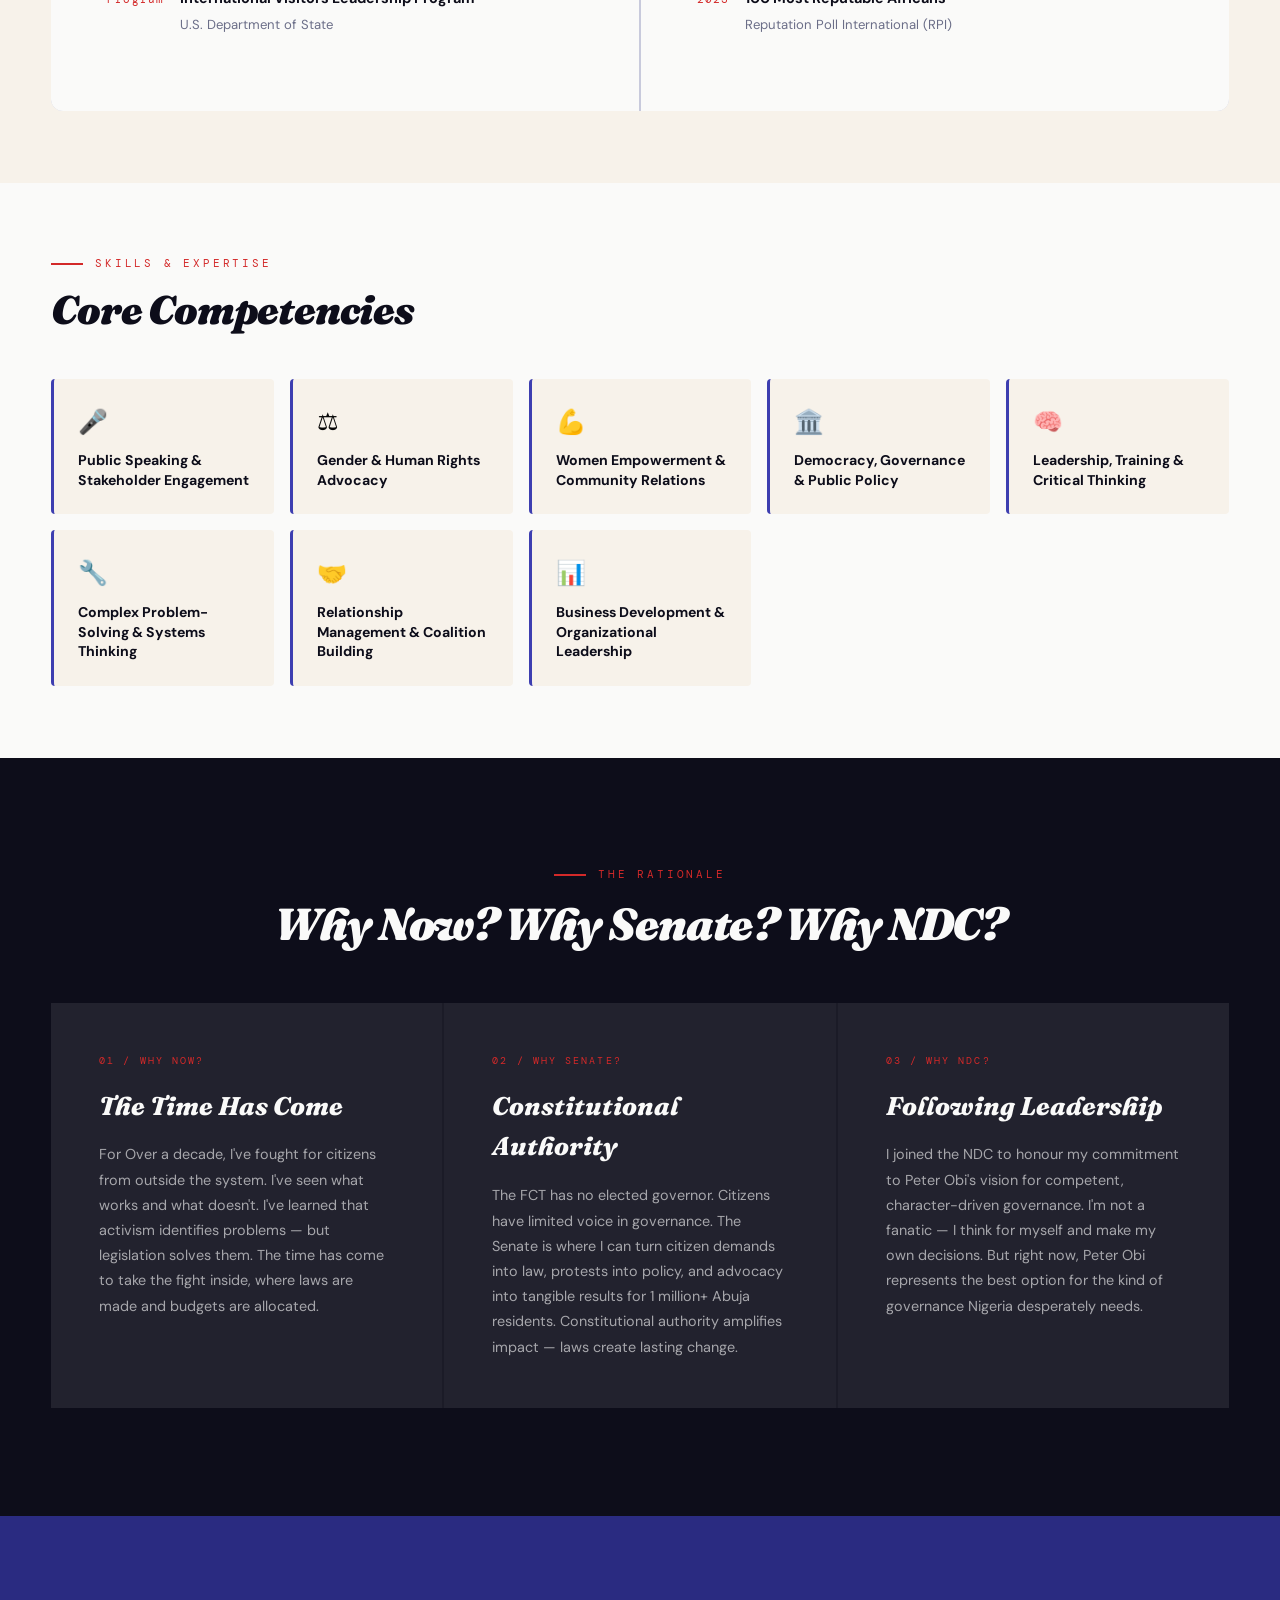
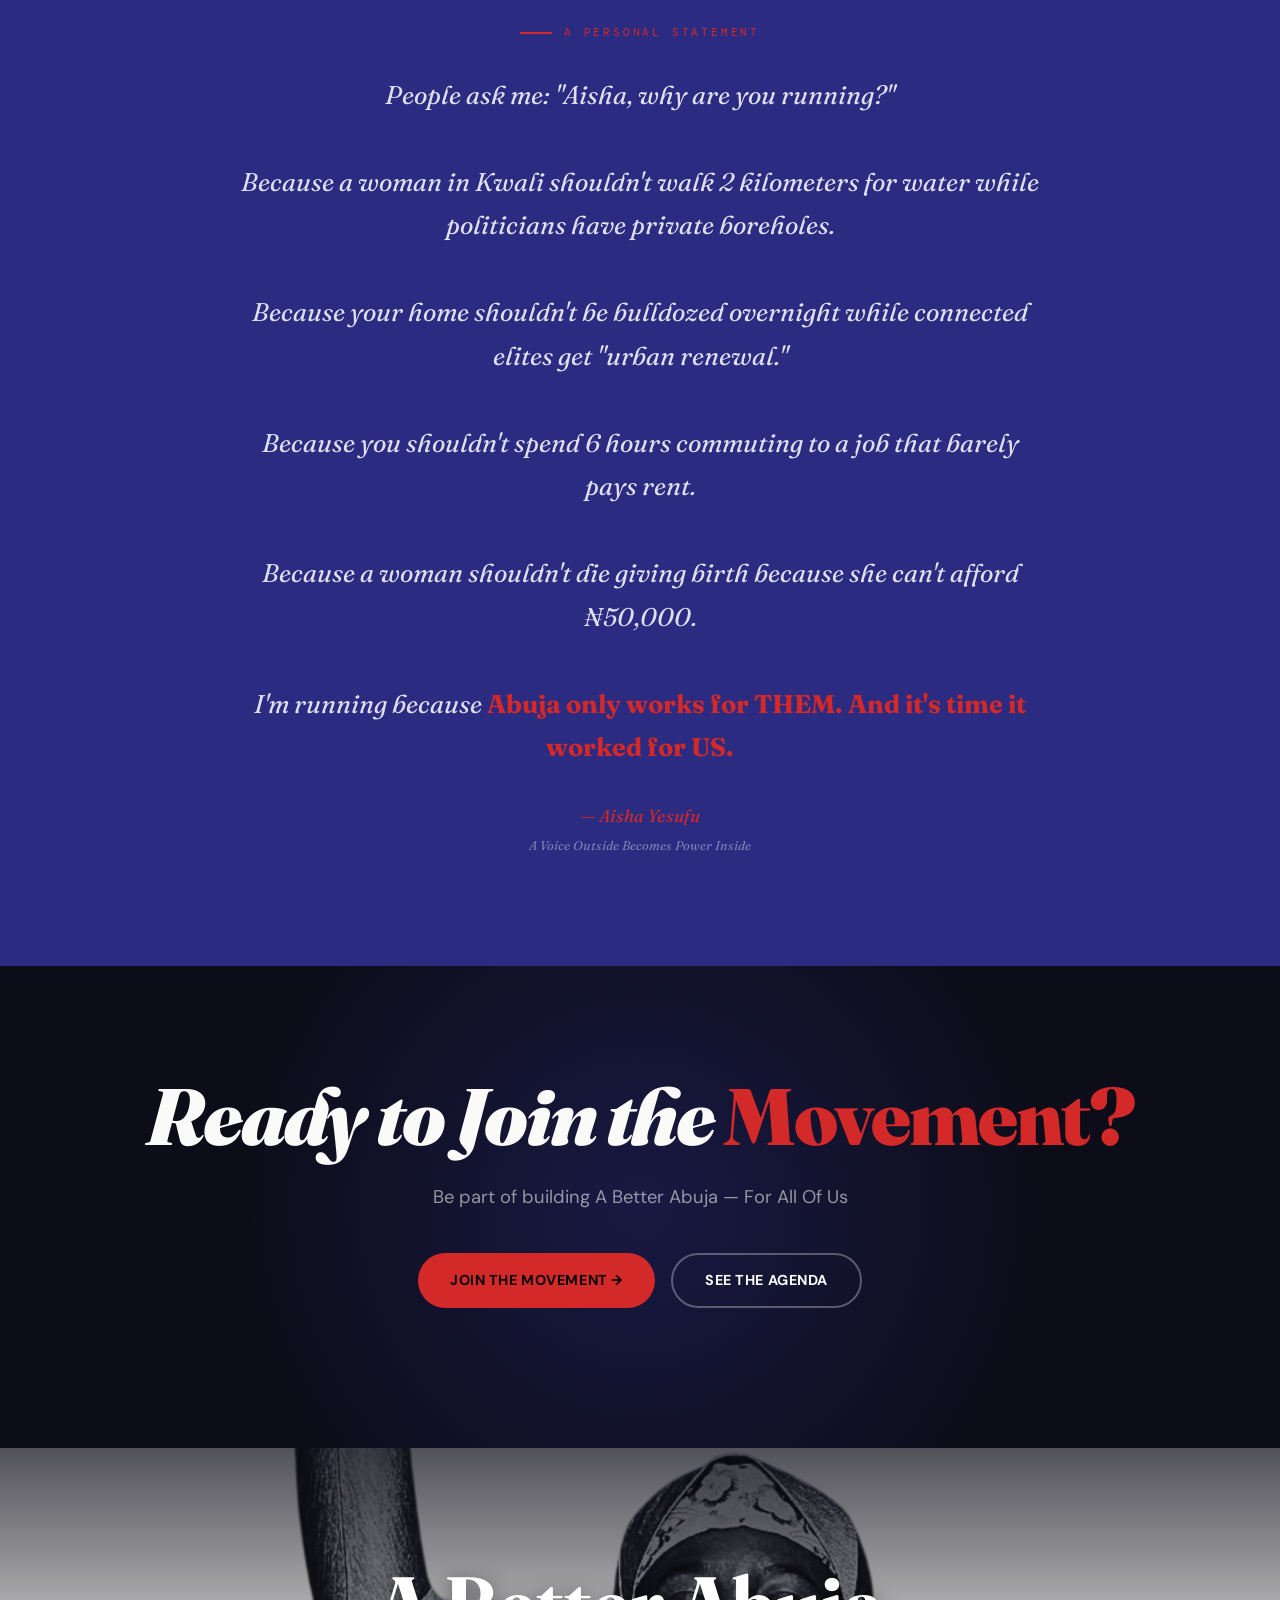
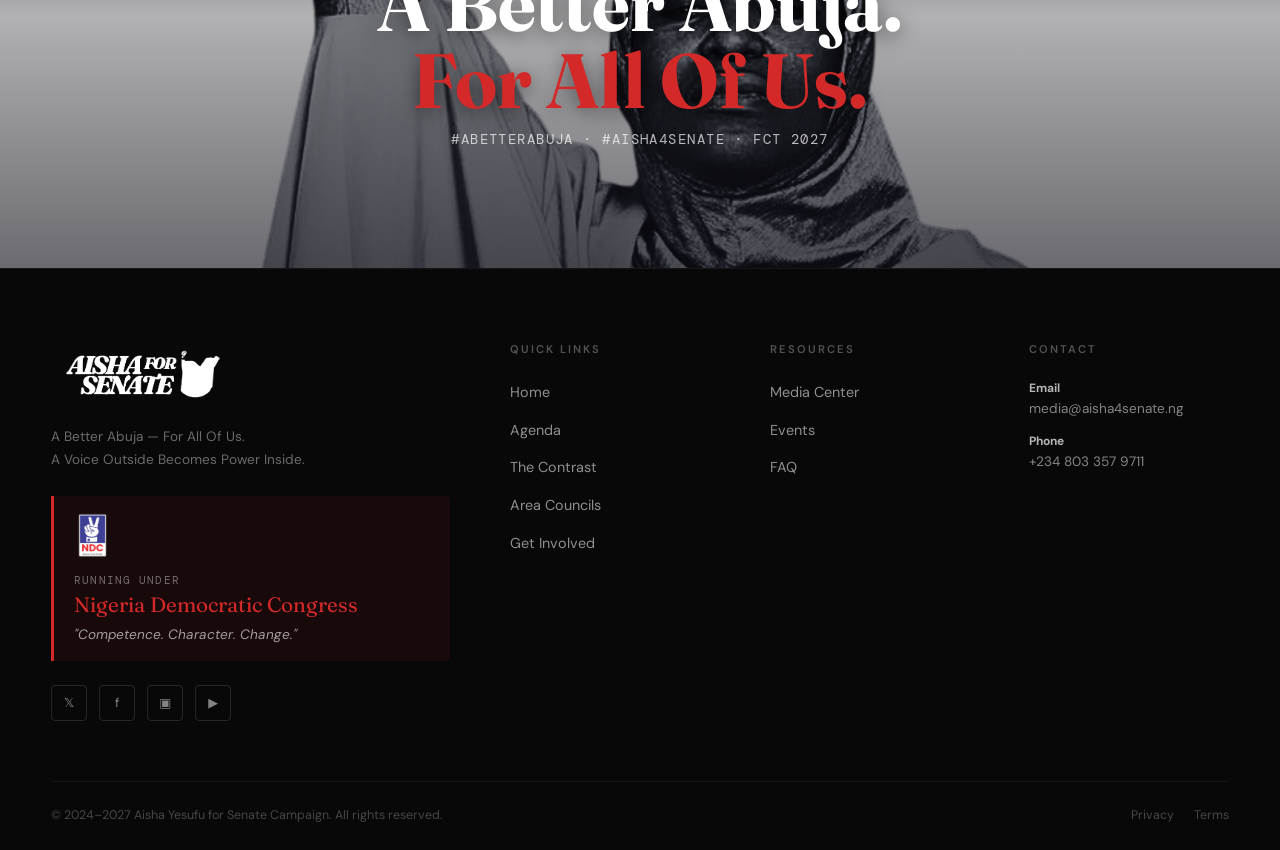
==== commit bed18b17: "pushign word text changes" ====
--- a/about.html
+++ b/about.html
@@ -3,8 +3,8 @@
 <head>
   <meta charset="UTF-8">
   <meta name="viewport" content="width=device-width, initial-scale=1.0">
-  <title>About Aisha Yesufu — 21 Years Fighting For You | Aisha4Senate</title>
-  <meta name="description" content="Meet Aisha Yesufu: Co-convener #BringBackOurGirls, BBC 100 Women 2020, Stanford Fellow. 21 years of fearless advocacy. Now seeking constitutional power to deliver A Better Abuja.">
+  <title>About Aisha Yesufu — Over a decade Fighting For You | Aisha4Senate</title>
+  <meta name="description" content="Meet Aisha Yesufu: Co-convener #BringBackOurGirls, BBC 100 Women 2020, Stanford Fellow. Over a decade of fearless advocacy. Now seeking constitutional power to deliver A Better Abuja.">
   <link rel="stylesheet" href="css/styles.css">
 </head>
 <body>
@@ -36,7 +36,7 @@
     <div class="container" style="display:contents">
       <div class="page-header-text" style="padding-left:max(1.5rem,calc((100vw - 1200px)/2 + 1.5rem))">
         <div class="eyebrow reveal">Meet Aisha Yesufu · FCT Senate Candidate 2027</div>
-        <h1 class="reveal">For 21 Years,<br>I Fought From<br><em>The Streets.</em></h1>
+        <h1 class="reveal">For Over a decade,<br>I Fought From<br><em>The Streets.</em></h1>
         <p class="reveal reveal-delay-1">Now I'm seeking constitutional power to deliver A Better Abuja. Not with promises — with legislation.</p>
       </div>
       <div class="page-header-image">
@@ -52,7 +52,7 @@
   <div class="container">
     <div style="display:grid;grid-template-columns:repeat(auto-fill,minmax(180px,1fr));gap:24px;text-align:center;">
       <div class="reveal">
-        <div style="font-family:var(--font-display);font-size:3rem;font-weight:900;color:var(--green-deep);line-height:1">21+</div>
+        <div style="font-family:var(--font-display);font-size:3rem;font-weight:900;color:var(--green-deep);line-height:1">Over a decade+</div>
         <div style="font-size:0.8rem;letter-spacing:0.1em;text-transform:uppercase;color:var(--grey-mid);margin-top:6px">Years of Activism</div>
       </div>
       <div class="reveal reveal-delay-1">
@@ -83,7 +83,7 @@
       <div class="about-badge-item reveal" style="background:var(--cream);border-radius:var(--radius-md);padding:32px;border-left:4px solid var(--green-mid);">
         <div style="font-size:2rem;margin-bottom:16px">✓</div>
         <h3 style="font-family:var(--font-display);font-size:1.2rem;font-weight:800;font-style:italic;color:var(--green-deep);margin-bottom:12px">Never Collected a Bribe</h3>
-        <p style="font-size:0.88rem;color:var(--grey-dark);line-height:1.7">In 21 years of activism and civic leadership, I have never accepted money to look the other way, stay silent, or compromise my principles. Not once.</p>
+        <p style="font-size:0.88rem;color:var(--grey-dark);line-height:1.7">In a decade of activism and civic leadership, I have never accepted money to look the other way, stay silent, or compromise my principles. Not once.</p>
       </div>
       <div class="about-badge-item reveal reveal-delay-1" style="background:var(--cream);border-radius:var(--radius-md);padding:32px;border-left:4px solid var(--green-mid);">
         <div style="font-size:2rem;margin-bottom:16px">✓</div>
@@ -194,7 +194,7 @@
         </div>
         <div class="timeline-content">
           <h3 class="timeline-title">Aisha4Senate — FCT Senate Bid</h3>
-          <p class="timeline-desc">After 21 years fighting from outside the system, I'm taking the fight inside — where laws are made and budgets are allocated. A voice outside becomes power inside.</p>
+          <p class="timeline-desc">After Over a decade fighting from outside the system, I'm taking the fight inside — where laws are made and budgets are allocated. A voice outside becomes power inside.</p>
           <div class="timeline-achievements">
             <div class="timeline-achievement">Launched 62-Ward listening tour across all FCT area councils</div>
             <div class="timeline-achievement">Unveiled Seven Pillars legislative agenda</div>
@@ -339,7 +339,7 @@
       <div class="why-card reveal">
         <div class="why-num">01 / WHY NOW?</div>
         <h3>The Time Has Come</h3>
-        <p>For 21 years, I've fought for citizens from outside the system. I've seen what works and what doesn't. I've learned that activism identifies problems — but legislation solves them. The time has come to take the fight inside, where laws are made and budgets are allocated.</p>
+        <p>For Over a decade, I've fought for citizens from outside the system. I've seen what works and what doesn't. I've learned that activism identifies problems — but legislation solves them. The time has come to take the fight inside, where laws are made and budgets are allocated.</p>
       </div>
       <div class="why-card reveal reveal-delay-1">
         <div class="why-num">02 / WHY SENATE?</div>
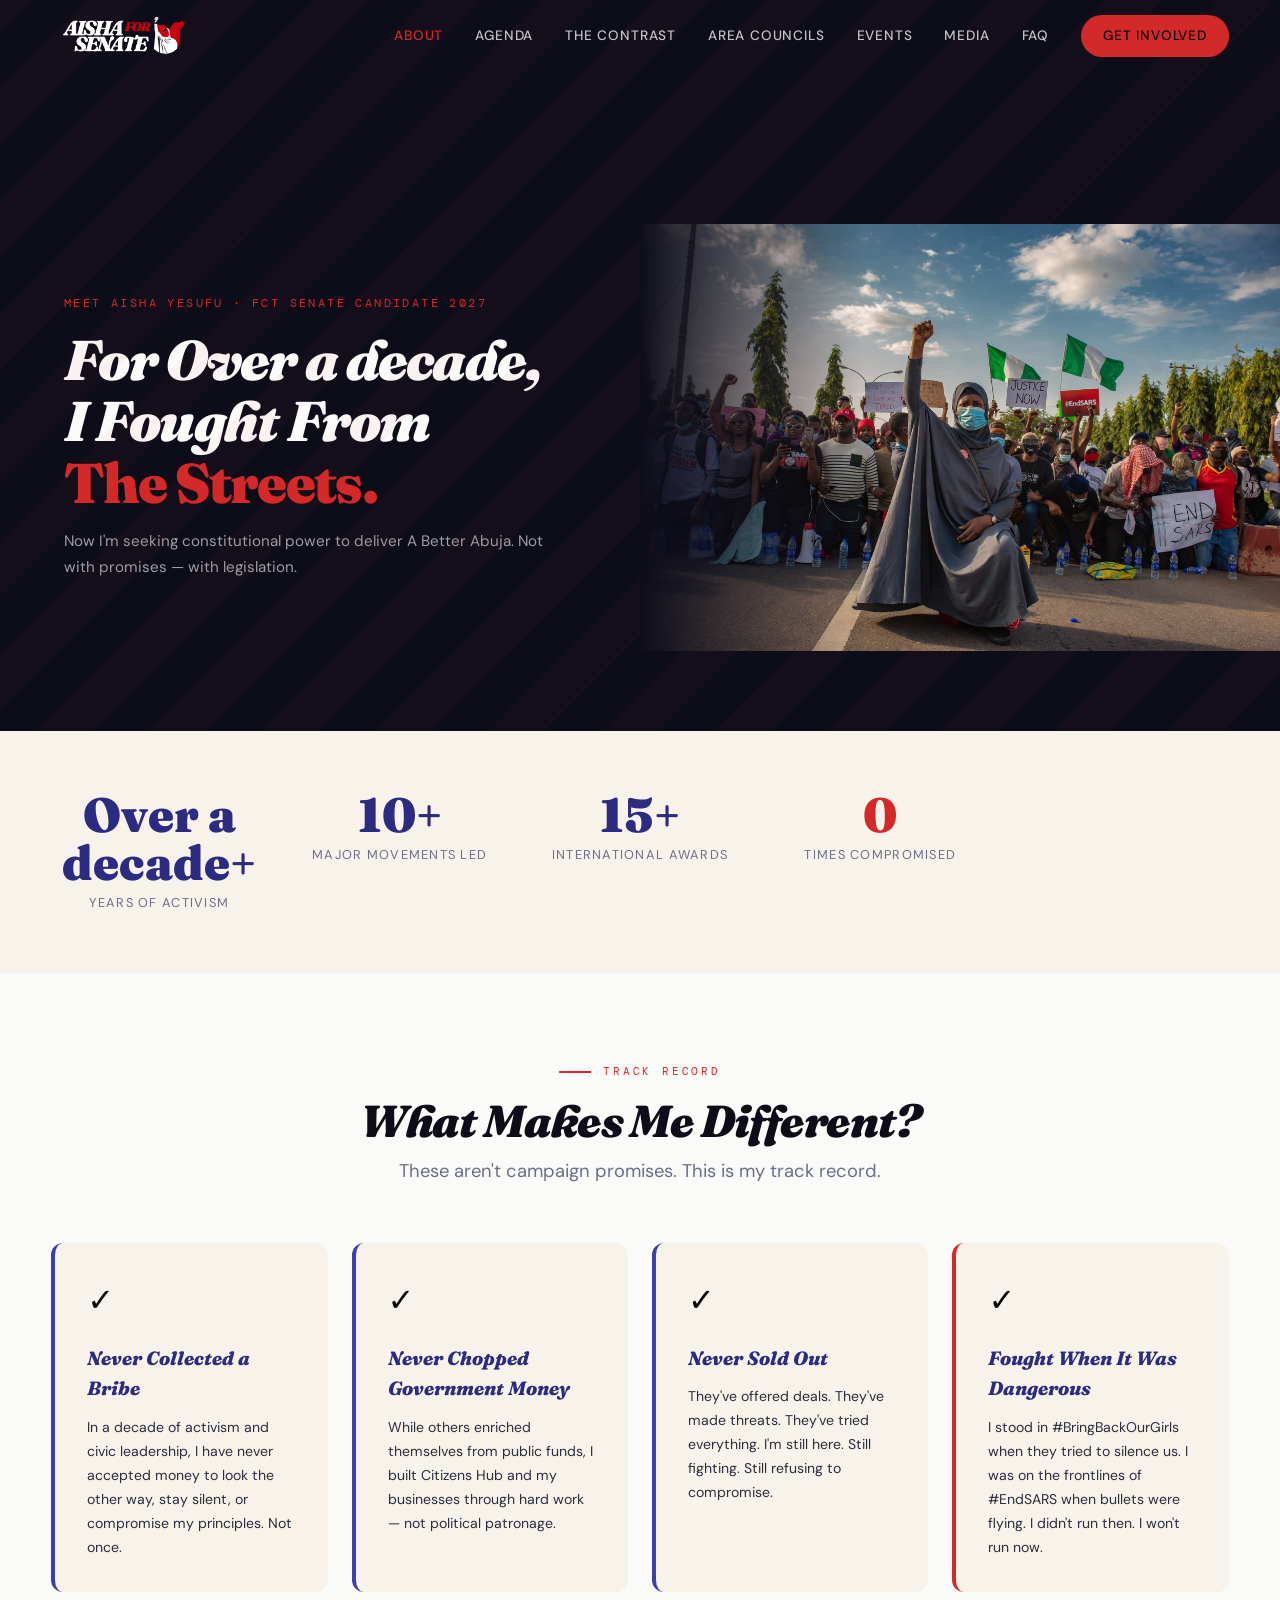
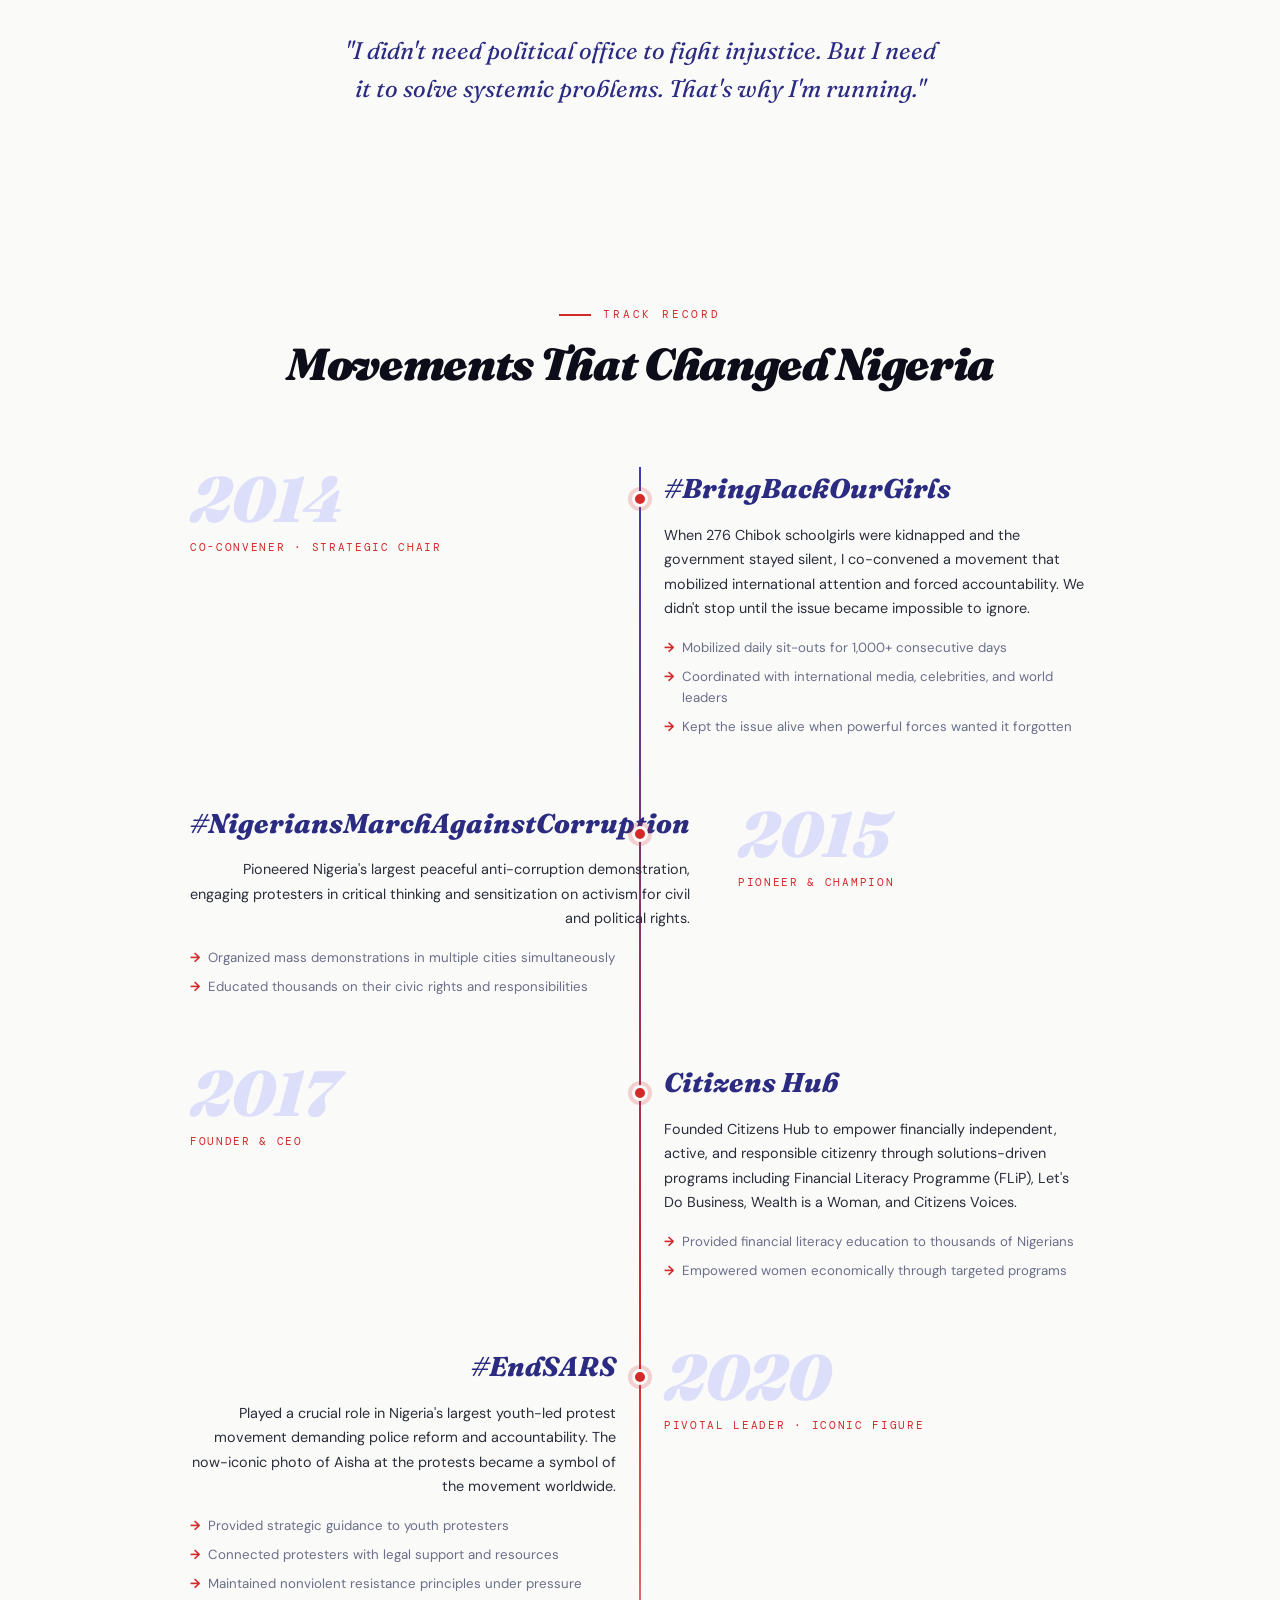
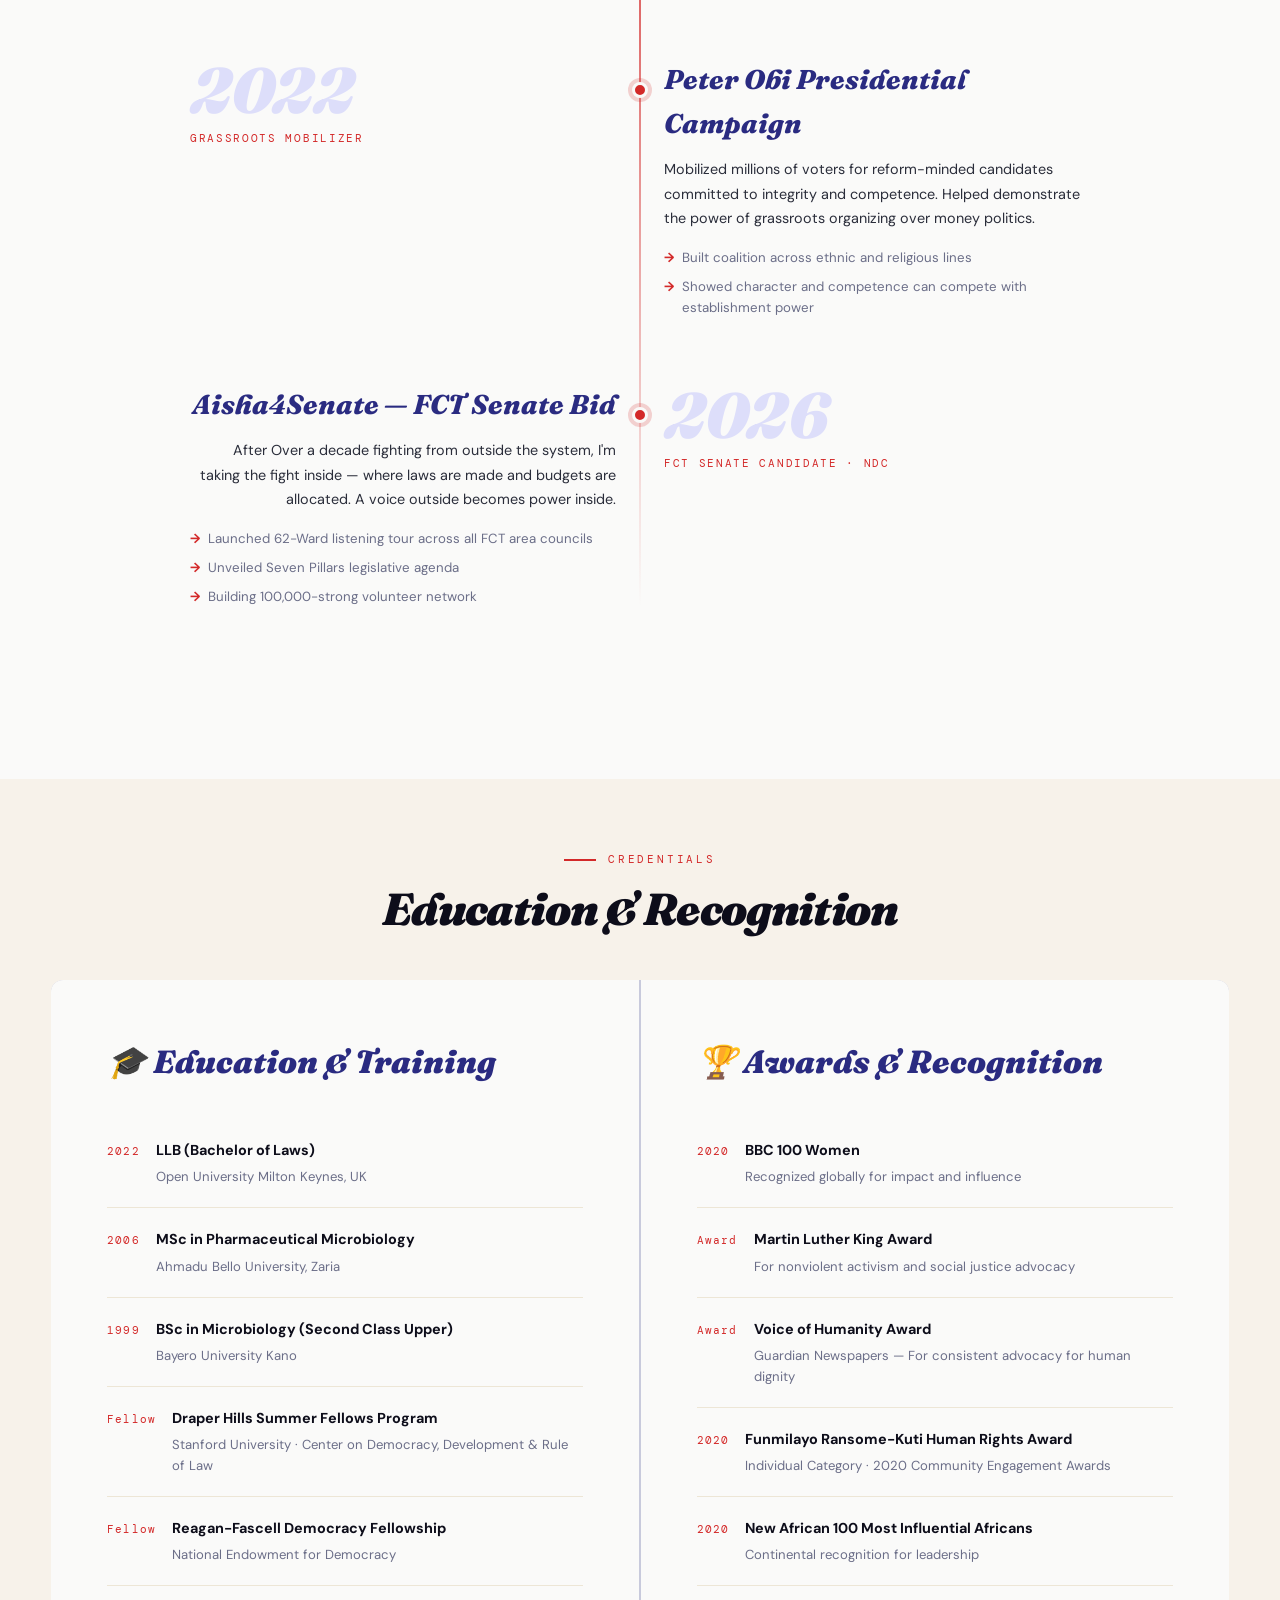
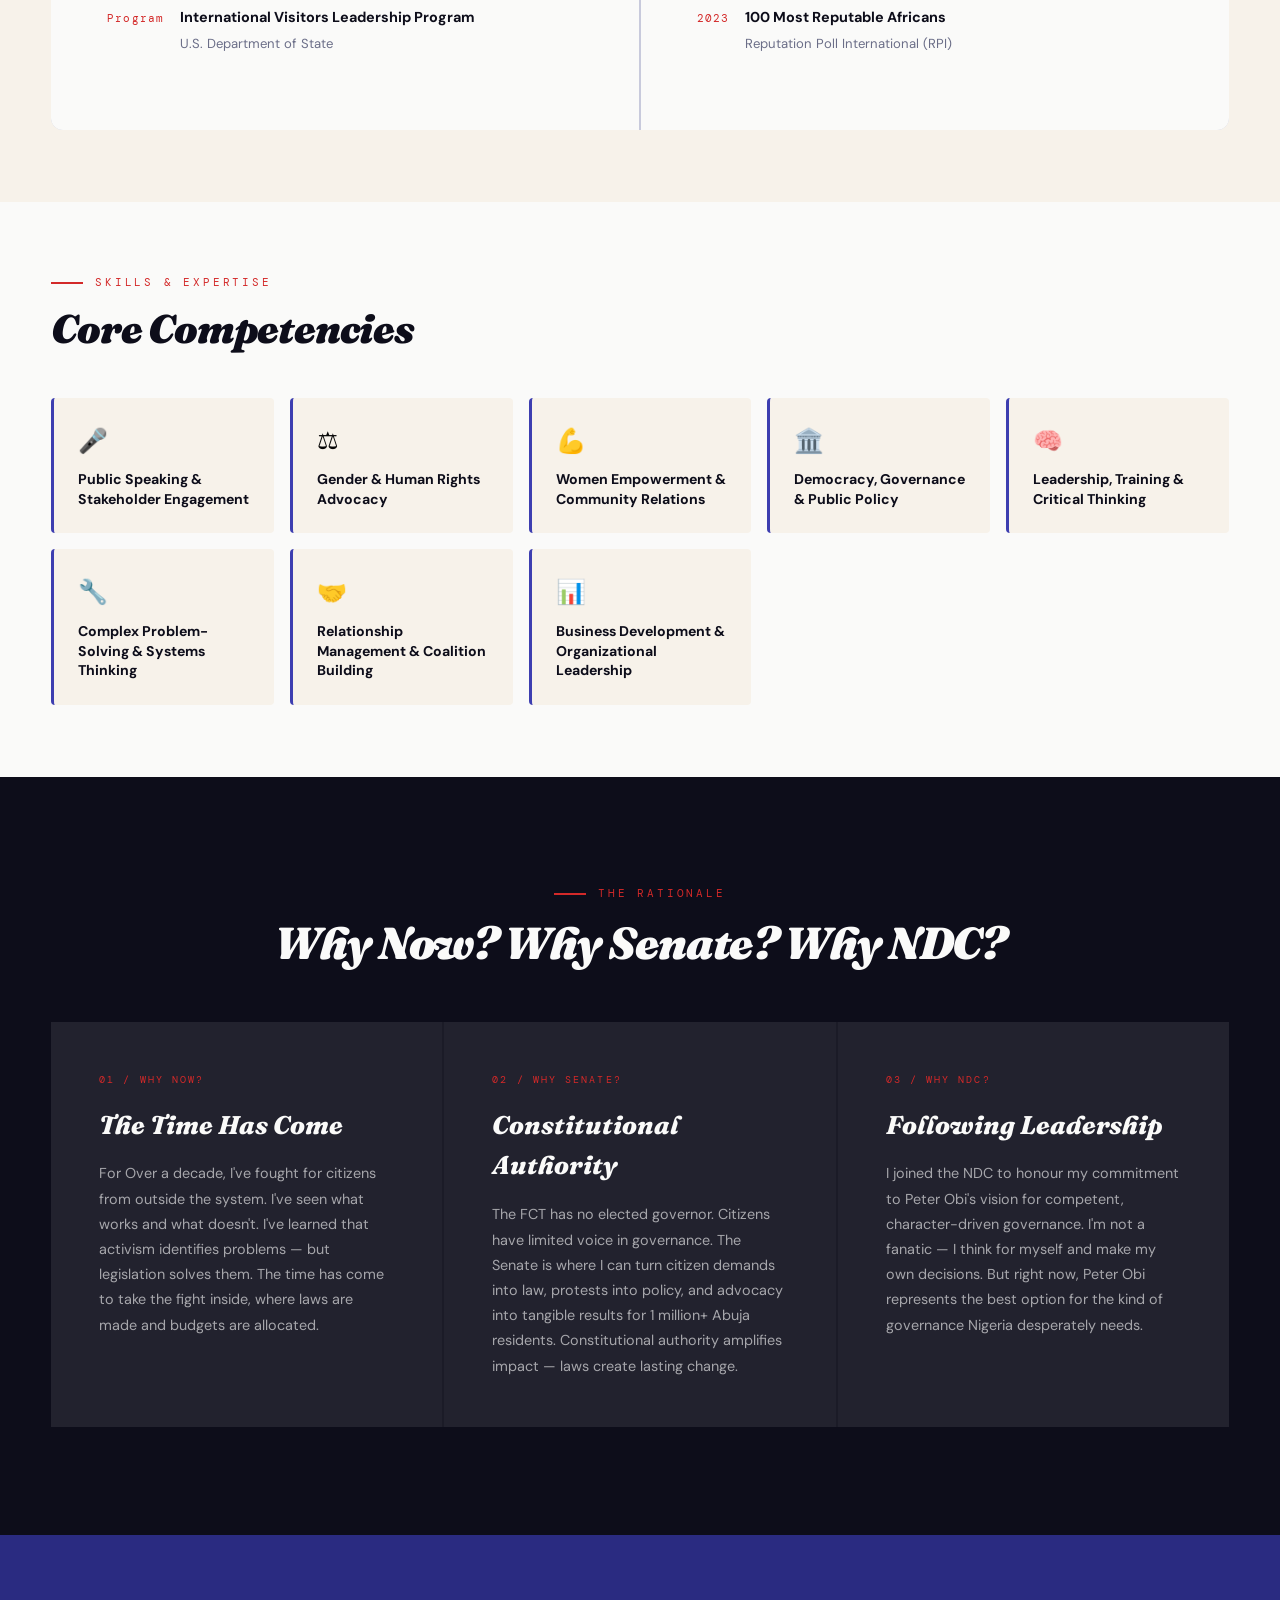
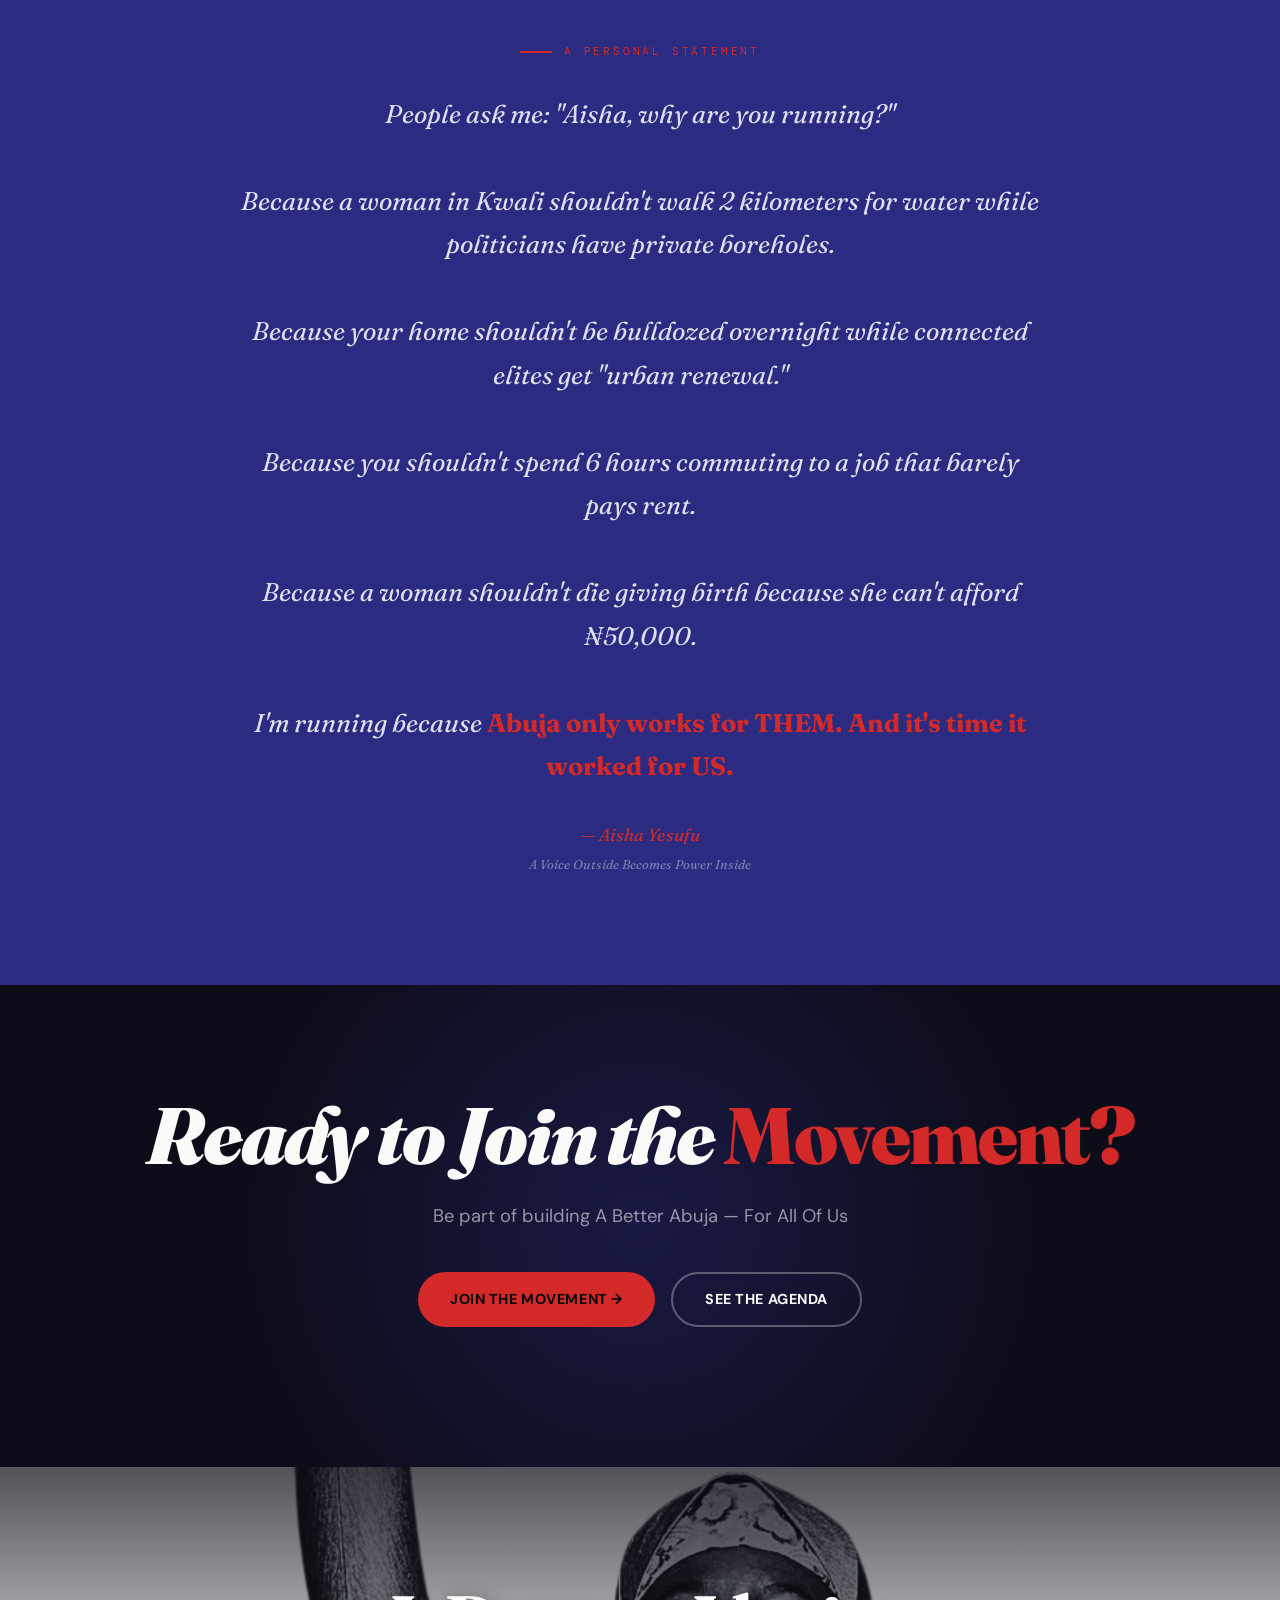
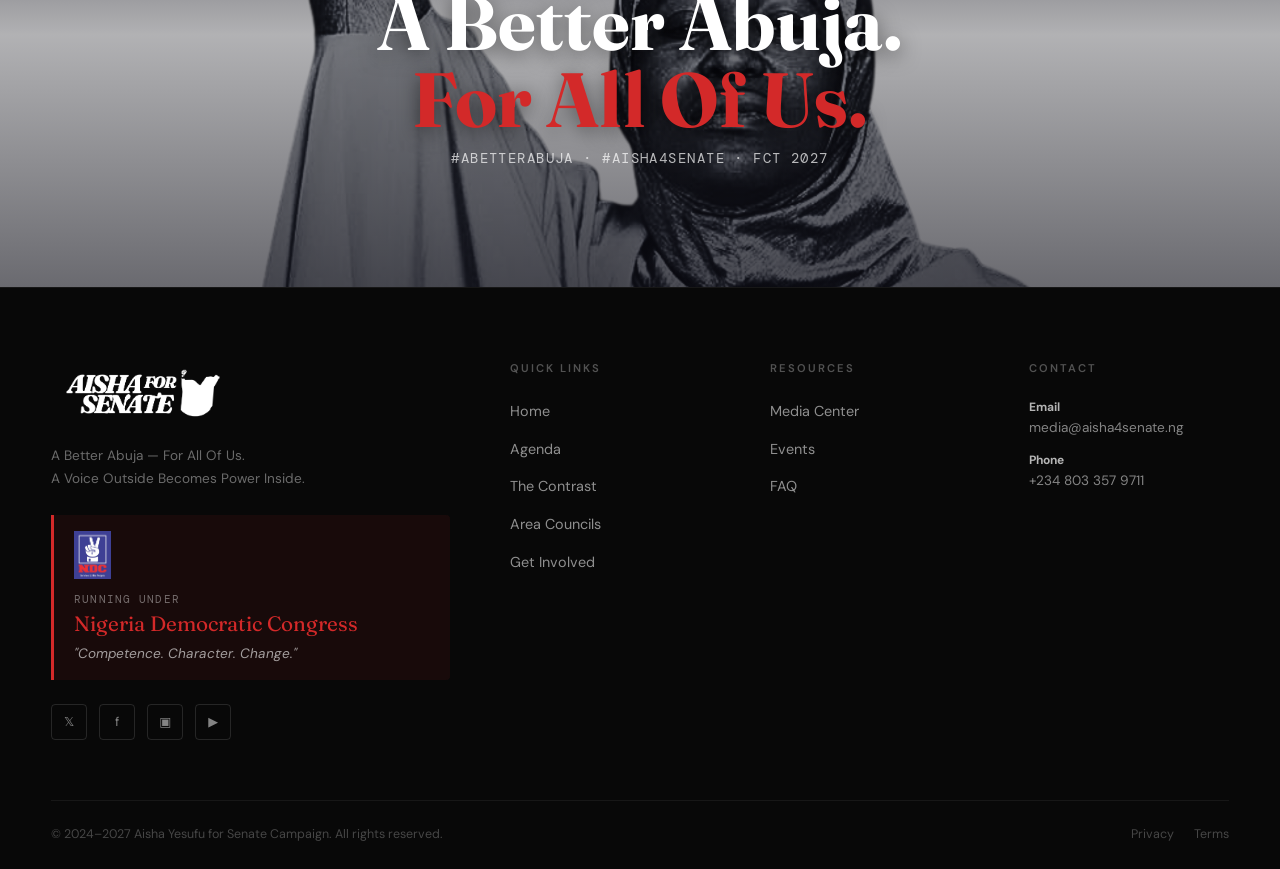
==== commit e7885671: "implementing feedbacks" ====
--- a/about.html
+++ b/about.html
@@ -6,6 +6,8 @@
   <title>About Aisha Yesufu — Over a decade Fighting For You | Aisha4Senate</title>
   <meta name="description" content="Meet Aisha Yesufu: Co-convener #BringBackOurGirls, BBC 100 Women 2020, Stanford Fellow. Over a decade of fearless advocacy. Now seeking constitutional power to deliver A Better Abuja.">
   <link rel="stylesheet" href="css/styles.css">
+  <link rel="preconnect" href="https://fonts.googleapis.com">
+<link rel="preconnect" href="https://fonts.gstatic.com" crossorigin>
 </head>
 <body>
 <nav class="nav scrolled" id="nav">
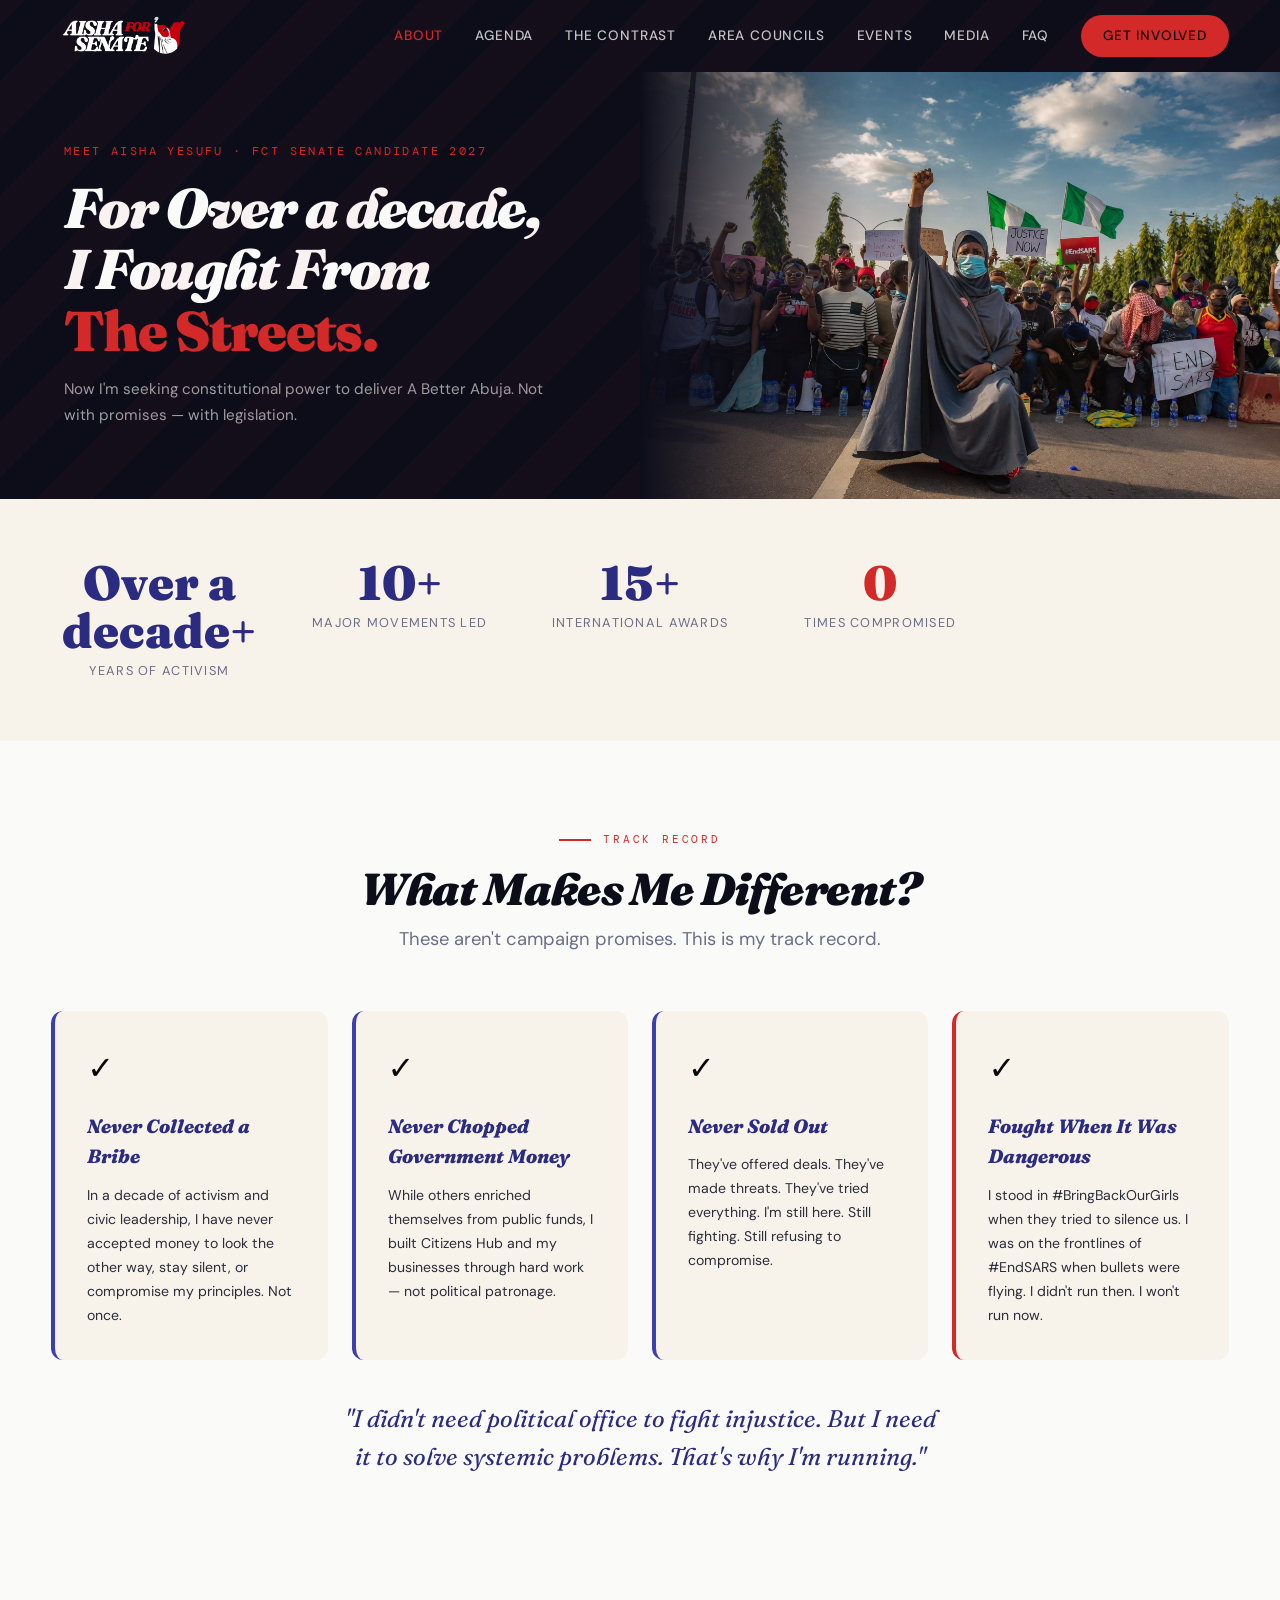
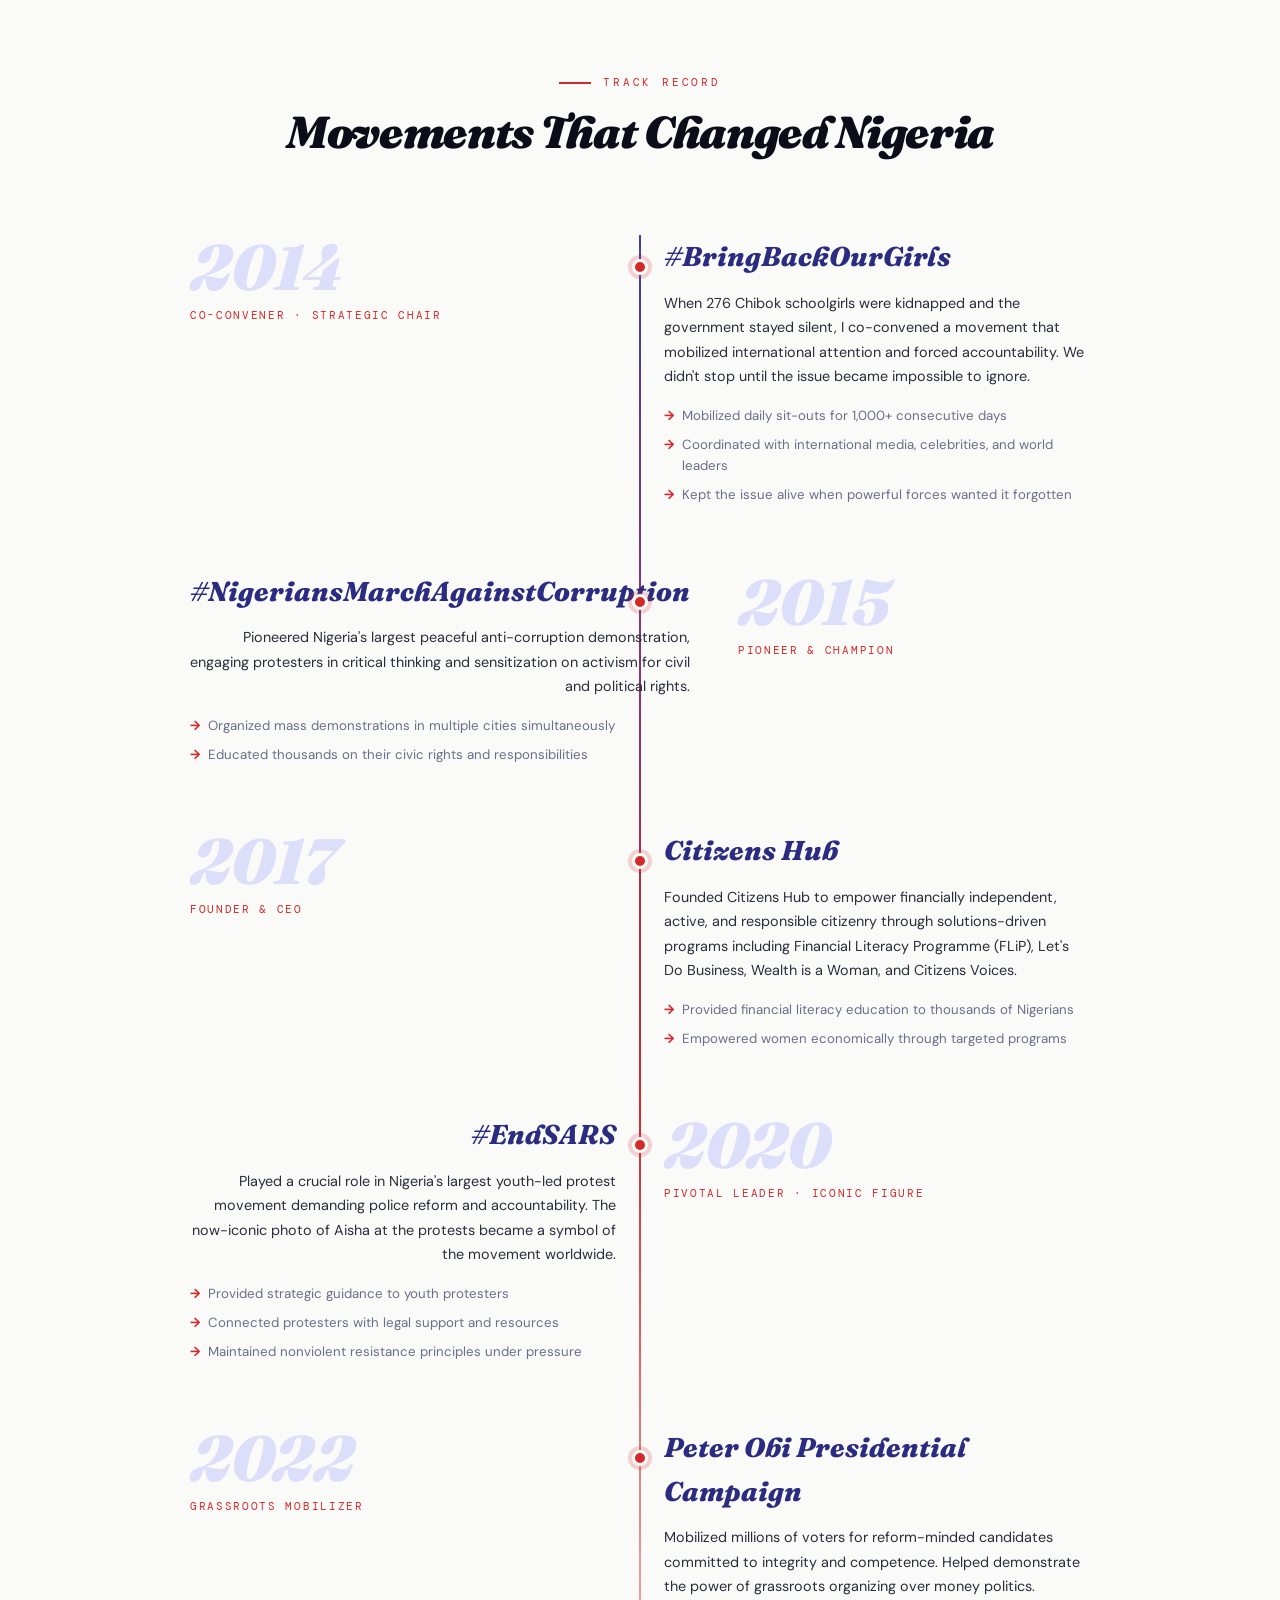
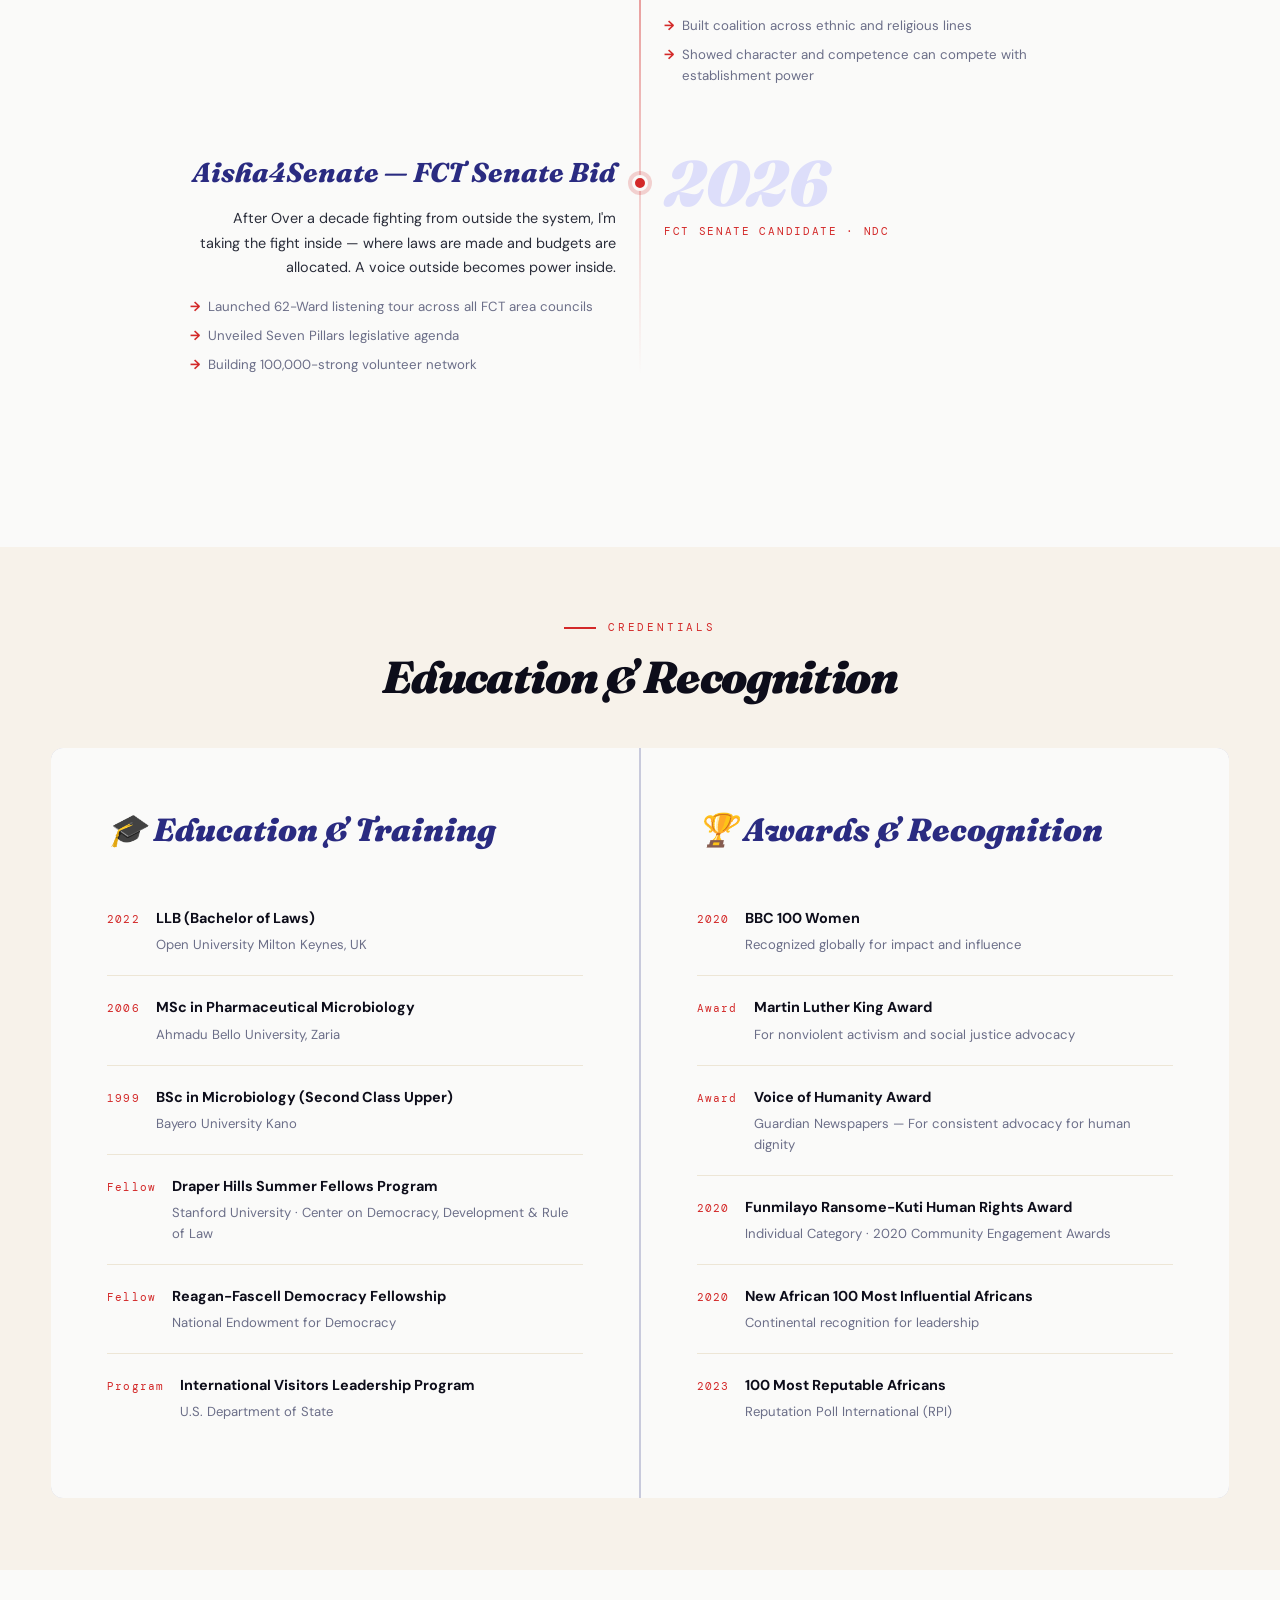
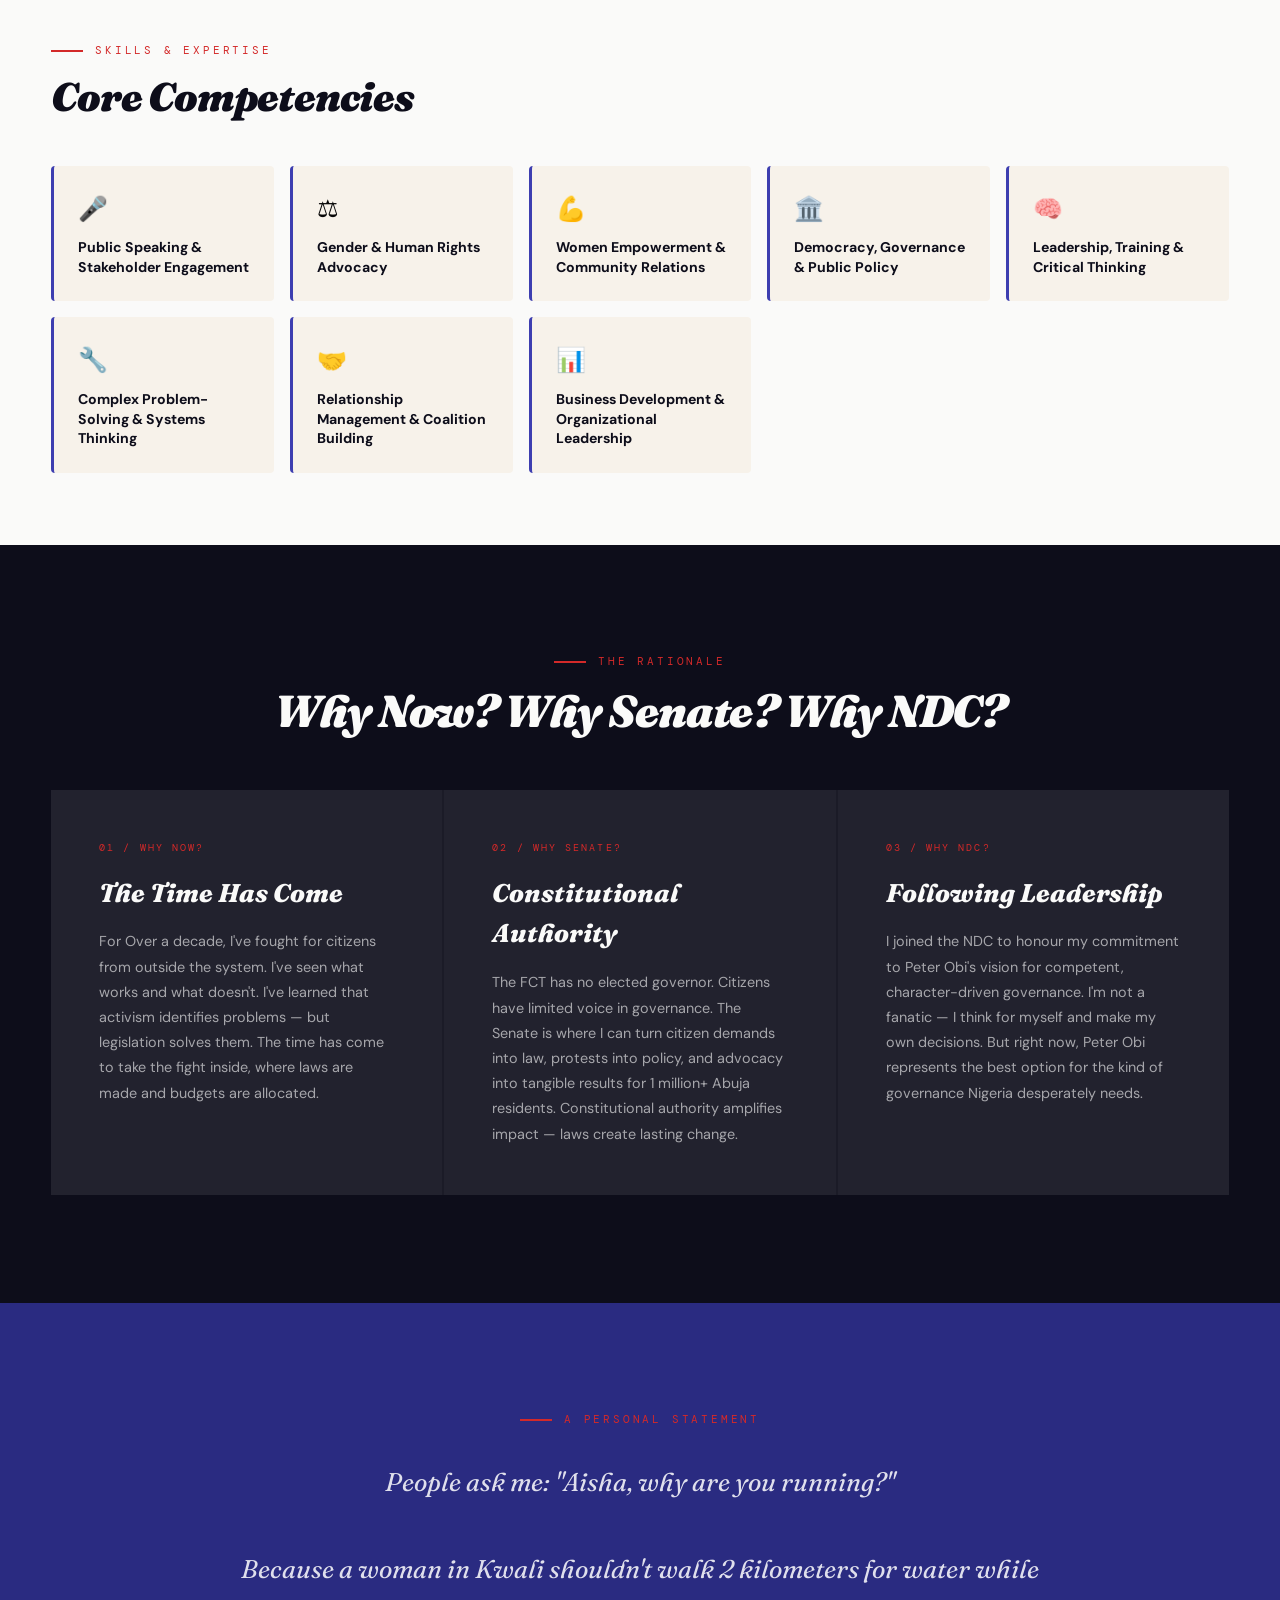
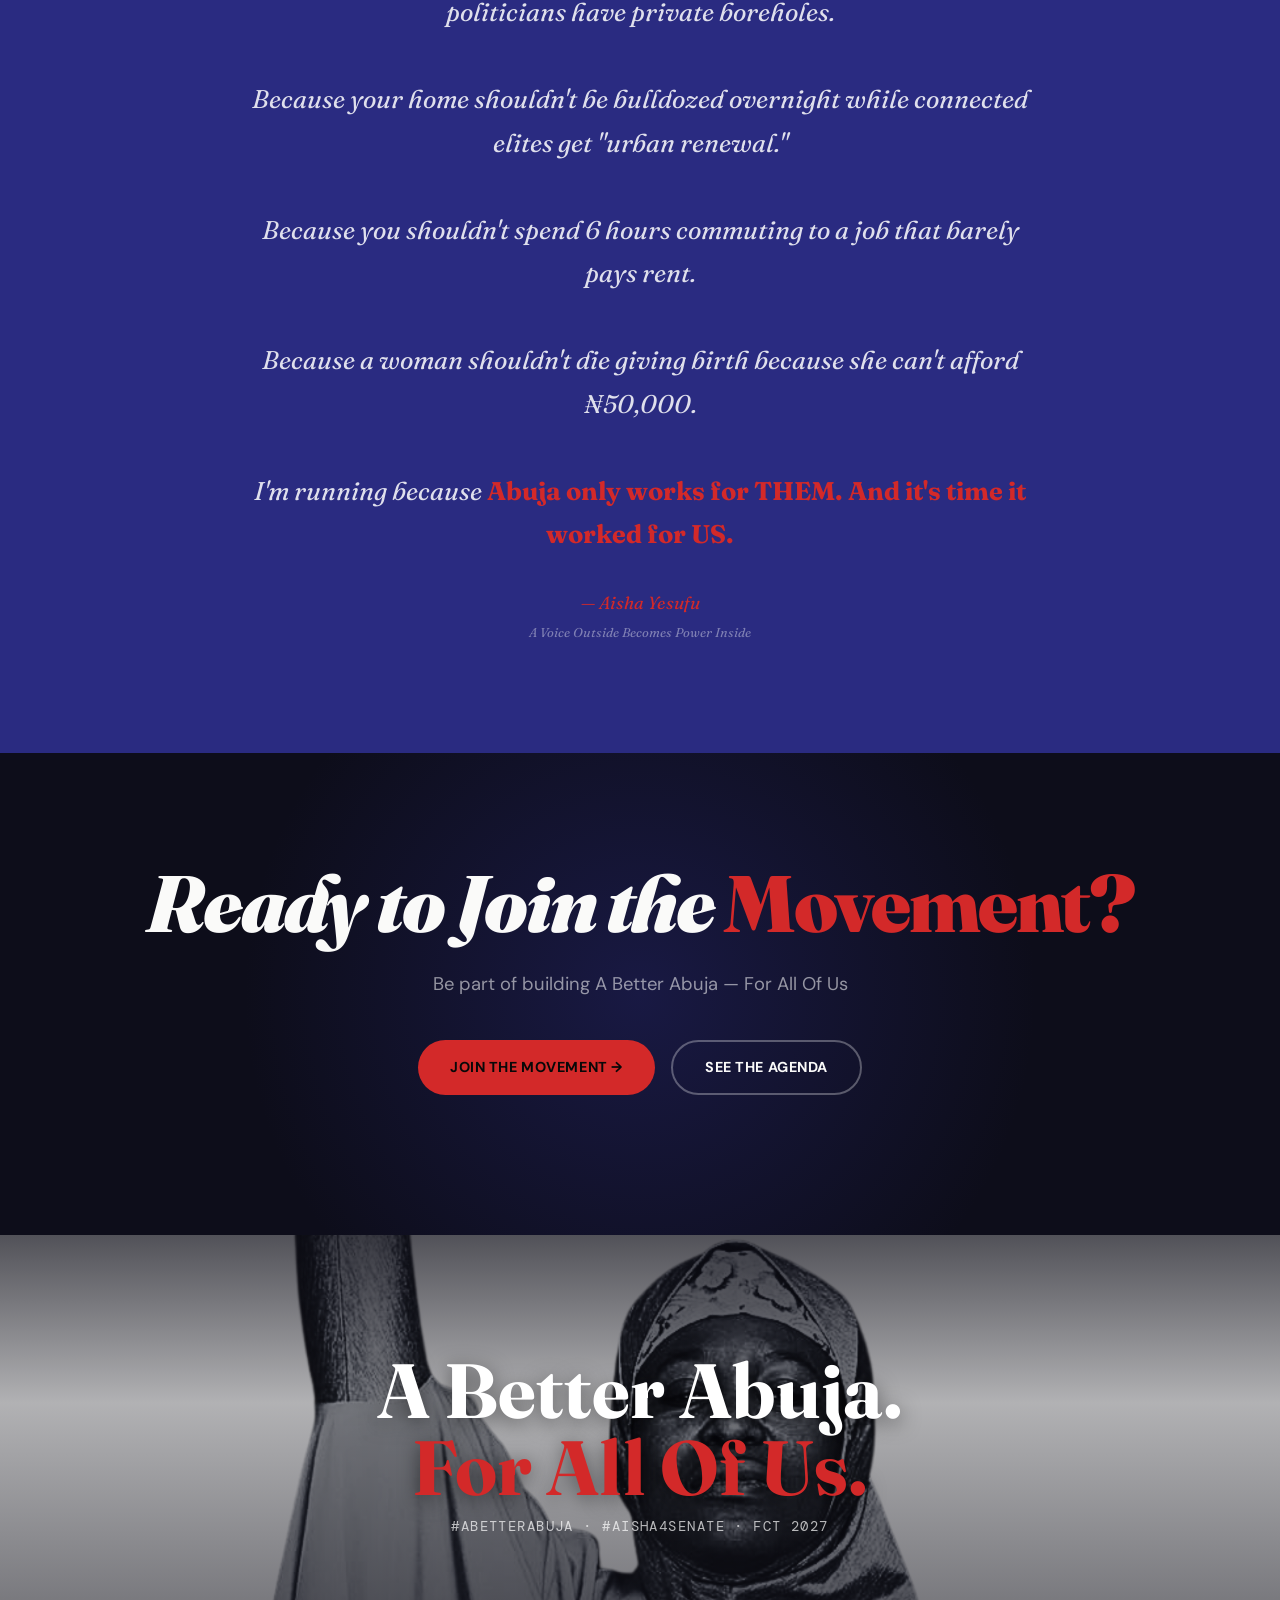
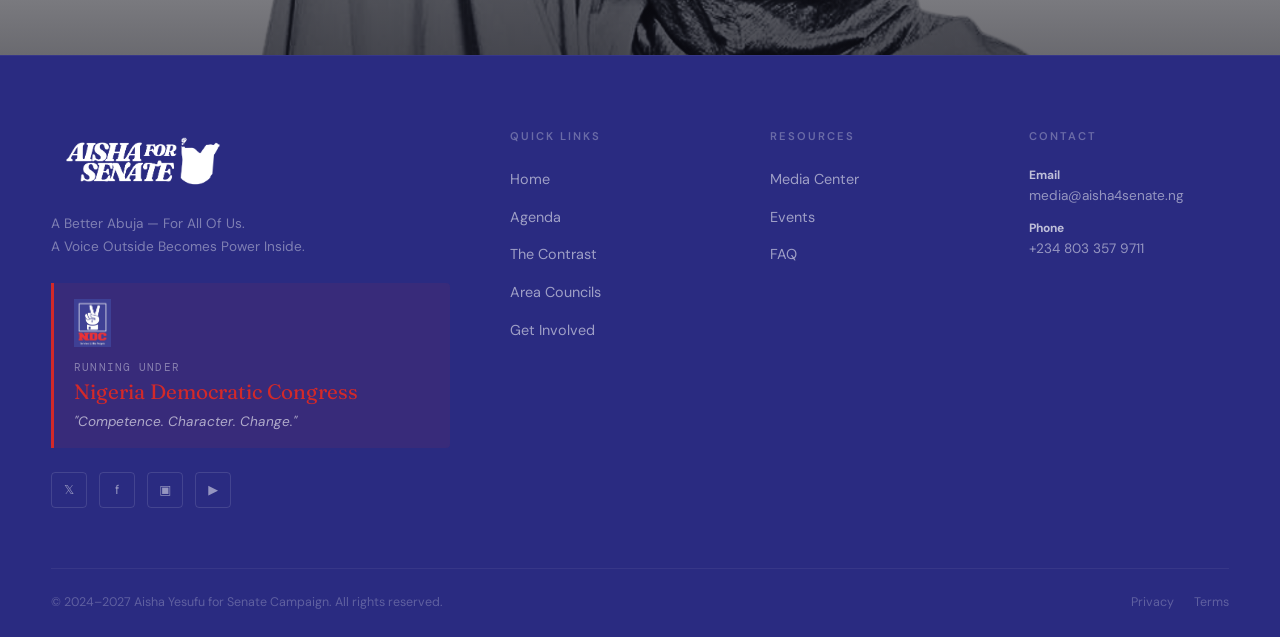
==== commit dd80f4d3: "fix heroes" ====
--- a/about.html
+++ b/about.html
@@ -33,7 +33,7 @@
 </div>
 
 <!-- HERO -->
-<section class="page-header">
+<section class="page-header" style="padding:0">
   <div class="page-header-split">
     <div class="container" style="display:contents">
       <div class="page-header-text" style="padding-left:max(1.5rem,calc((100vw - 1200px)/2 + 1.5rem))">
--- a/css/styles.css
+++ b/css/styles.css
@@ -112,7 +112,7 @@
   transition: background 0.4s, box-shadow 0.4s;
 }
 .nav.scrolled {
-  background: rgba(8,8,8,0.95);
+  background: rgba(42,43,129,0.97);
   backdrop-filter: blur(12px);
   box-shadow: 0 1px 0 rgba(255,255,255,0.08);
 }
@@ -337,7 +337,7 @@
 /* ─── HOMEPAGE HERO ───────────────────────────────────────── */
 .hero {
   min-height: 100vh;
-  background: var(--near-black);
+  background: var(--green-deep);
   display: flex;
   flex-direction: column;
   justify-content: flex-end;
@@ -633,7 +633,7 @@
 /* ─── PILLARS SECTION ─────────────────────────────────────── */
 .pillars-section {
   padding: clamp(80px, 12vh, 140px) 0;
-  background: var(--near-black);
+  background: var(--green-deep);
   position: relative;
   overflow: hidden;
 }
@@ -1197,7 +1197,7 @@
 
 /* ─── FOOTER ──────────────────────────────────────────────── */
 .footer {
-  background: var(--black);
+  background: var(--green-deep);
   padding: clamp(60px, 8vh, 100px) 0 0;
   border-top: 1px solid rgba(255,255,255,0.06);
 }
@@ -2491,7 +2491,7 @@
 }
 .hero-text-col > * { position: relative; z-index: 1; }
 /* Remove old bg image approach when split is used */
-.hero-split-inner ~ .hero-stats { position: relative; z-index: 2; background: rgba(0,0,0,.35); }
+.hero-split-inner ~ .hero-stats { position: relative; z-index: 2; background: var(--green-deep); }
 
 /* ─── PAGE HERO — IMAGE RIGHT ────────────────────────────────── */
 .page-header {
@@ -2547,9 +2547,11 @@
   .hero-text-col { padding: 40px 0 60px; }
 }
 
+
+
 /* ─── TV-STYLE VIDEO ─────────────────────────────────────────── */
 .tv-section {
-  background: #0a0a14;
+  background: var(--green-deep);
   padding: 80px 0 60px;
   text-align: center;
 }
@@ -2572,7 +2574,7 @@
   border-radius: 0 0 4px 4px;
 }
 .tv-body {
-  background: linear-gradient(160deg, #1e1e30, #12121f);
+  background: linear-gradient(160deg, #1a1b60, #0f1045);
   border-radius: 20px 20px 8px 8px;
   padding: 24px 24px 20px;
   box-shadow:
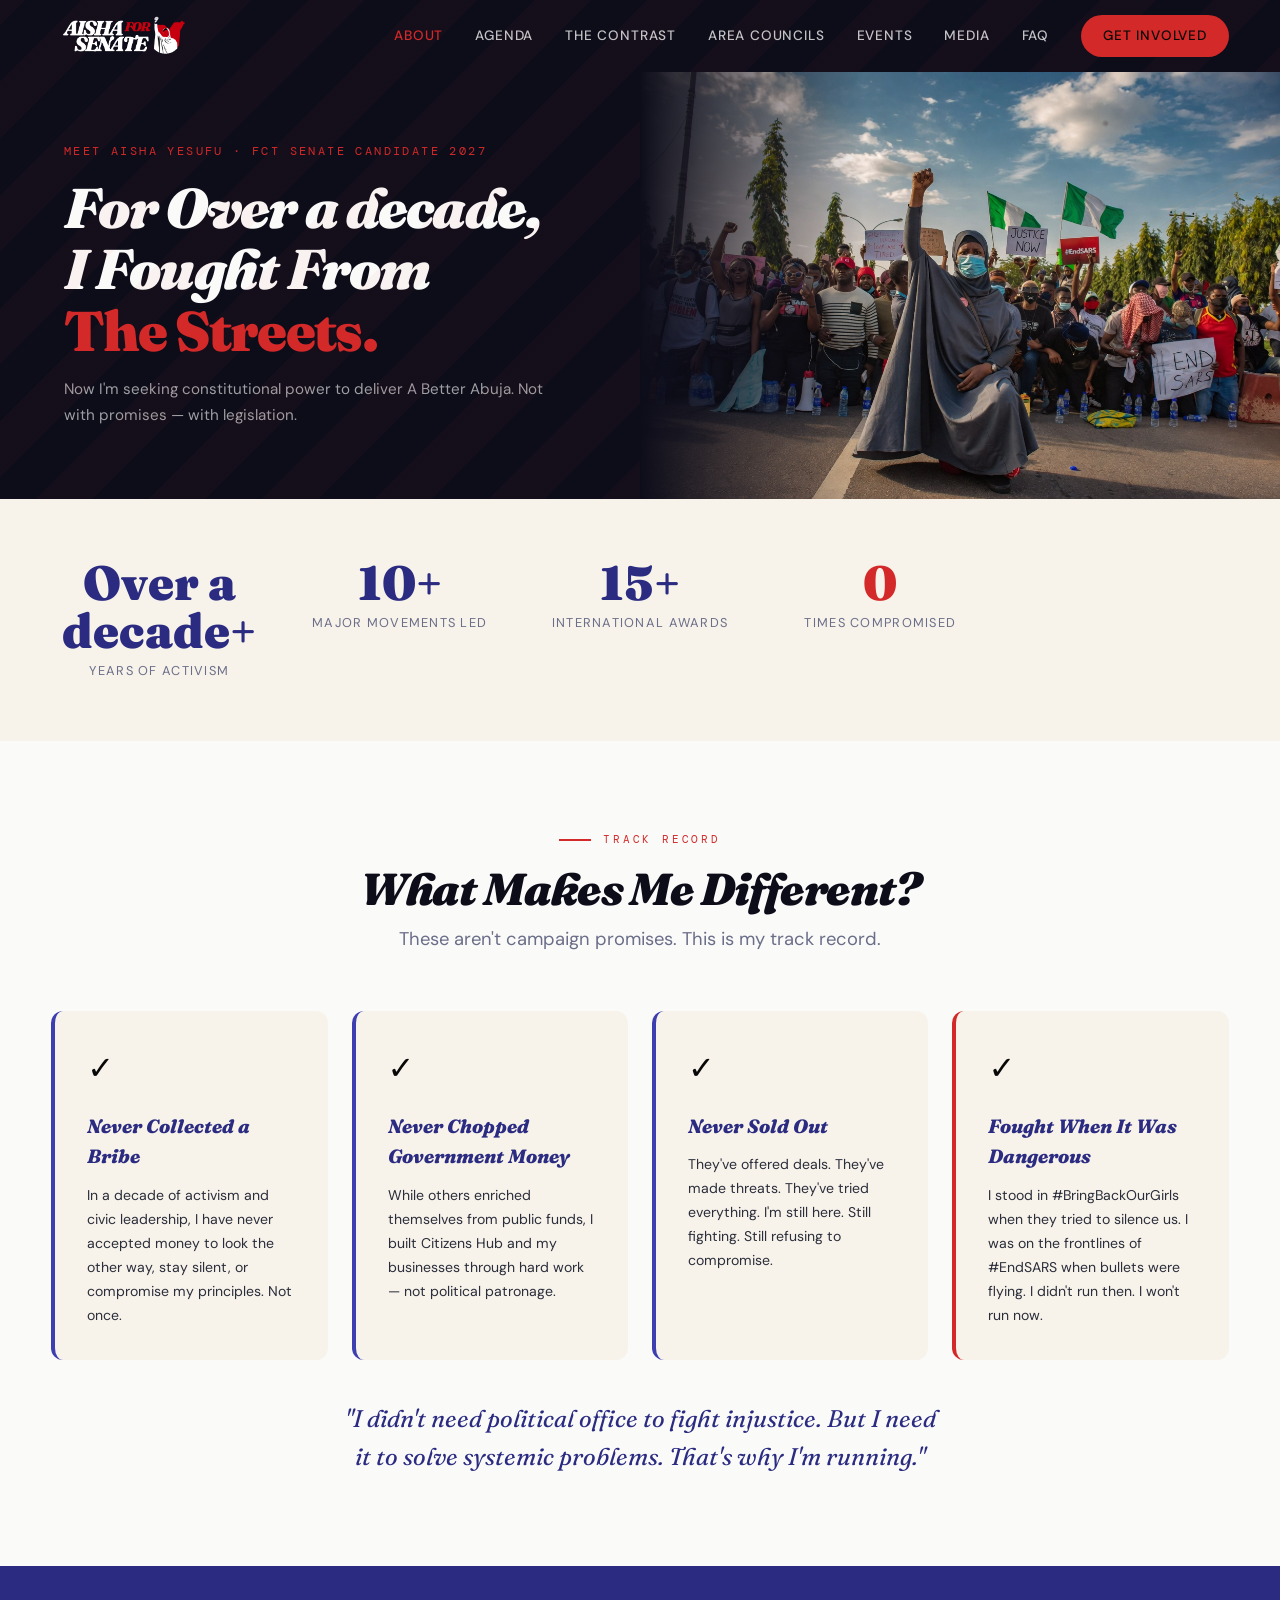
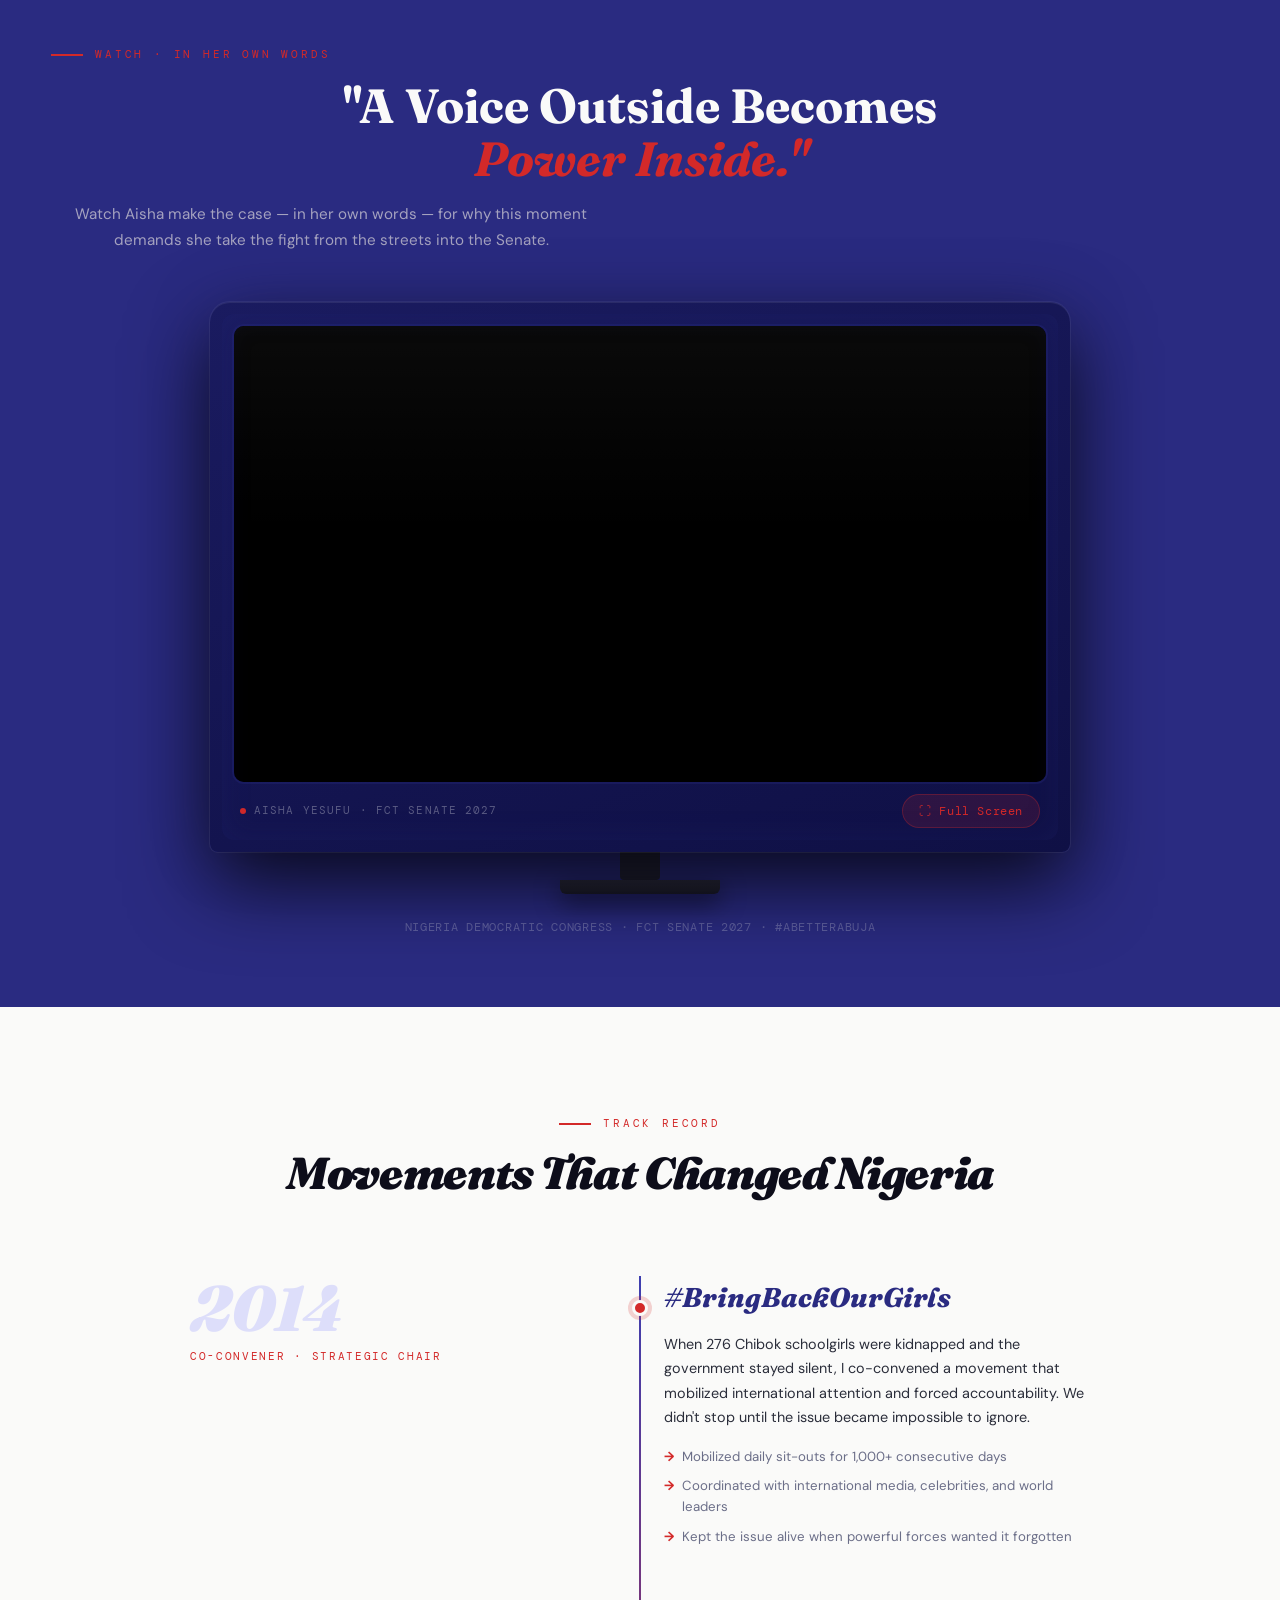
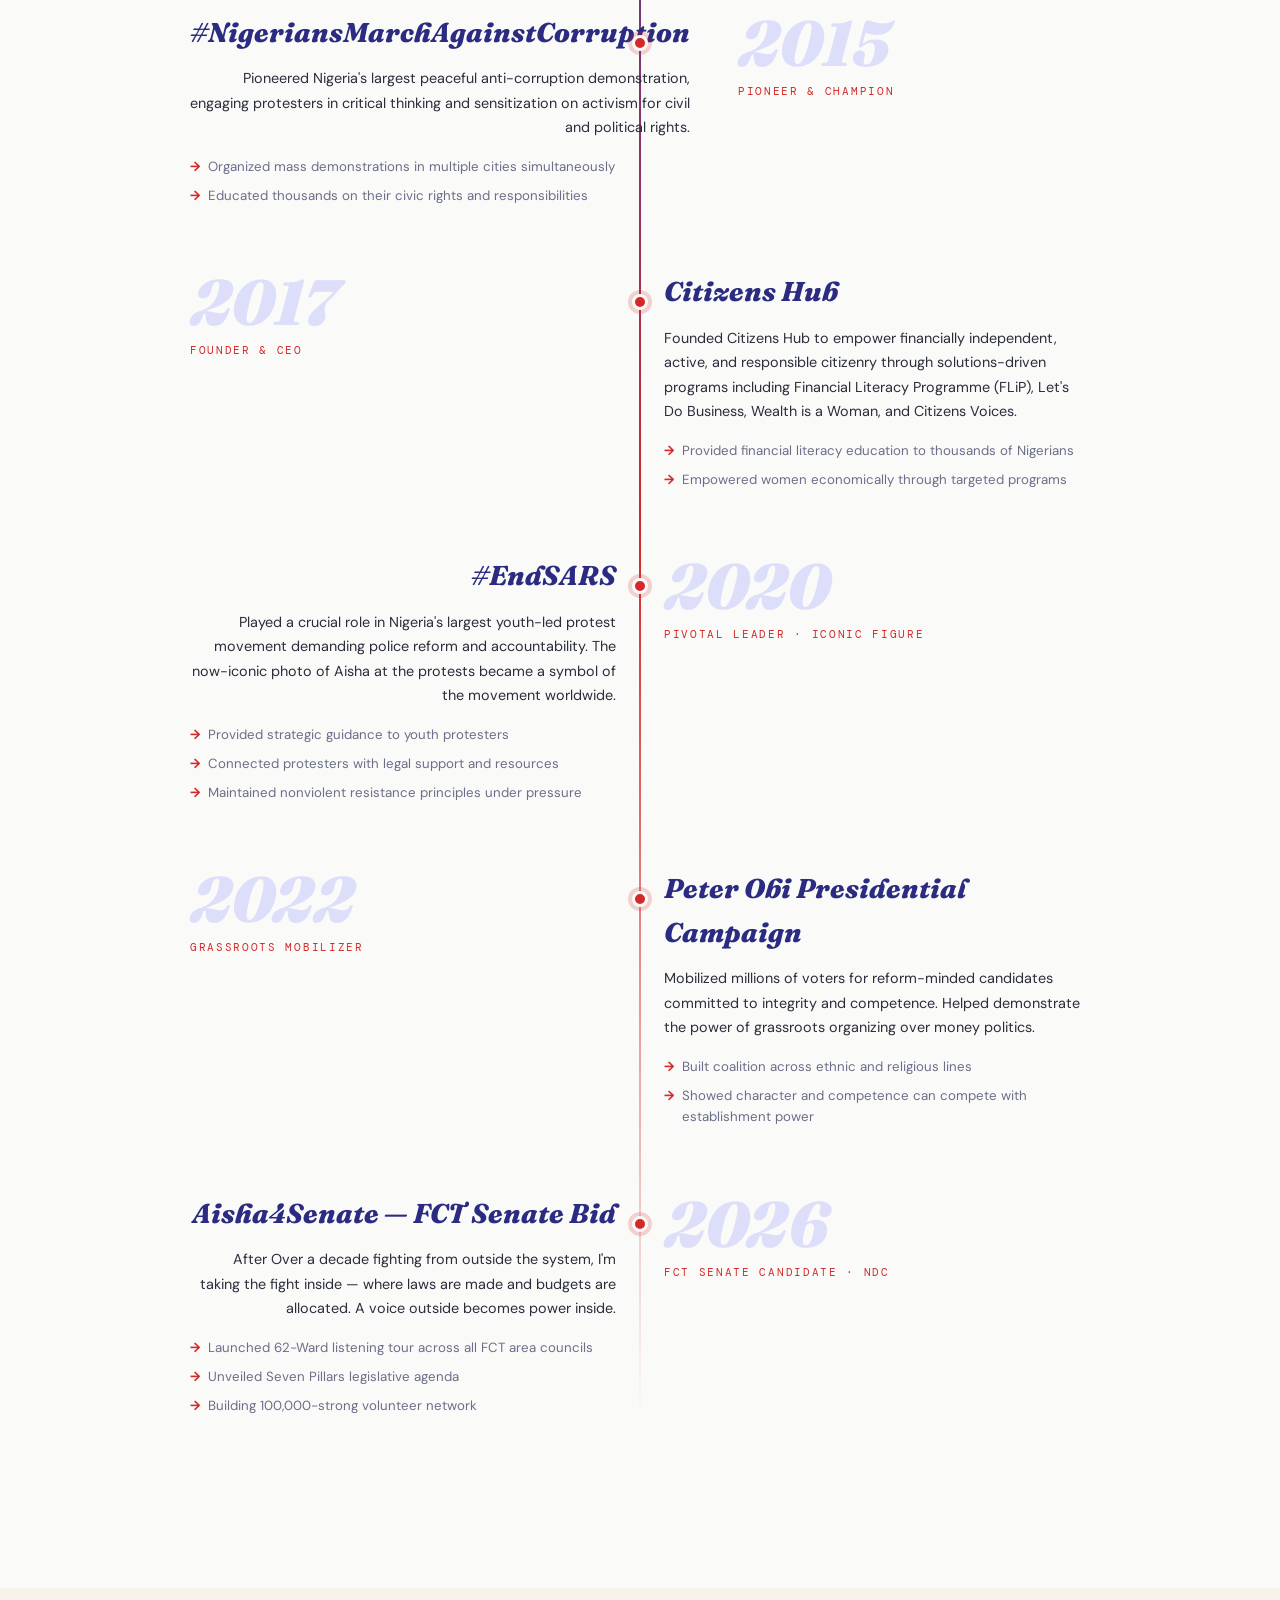
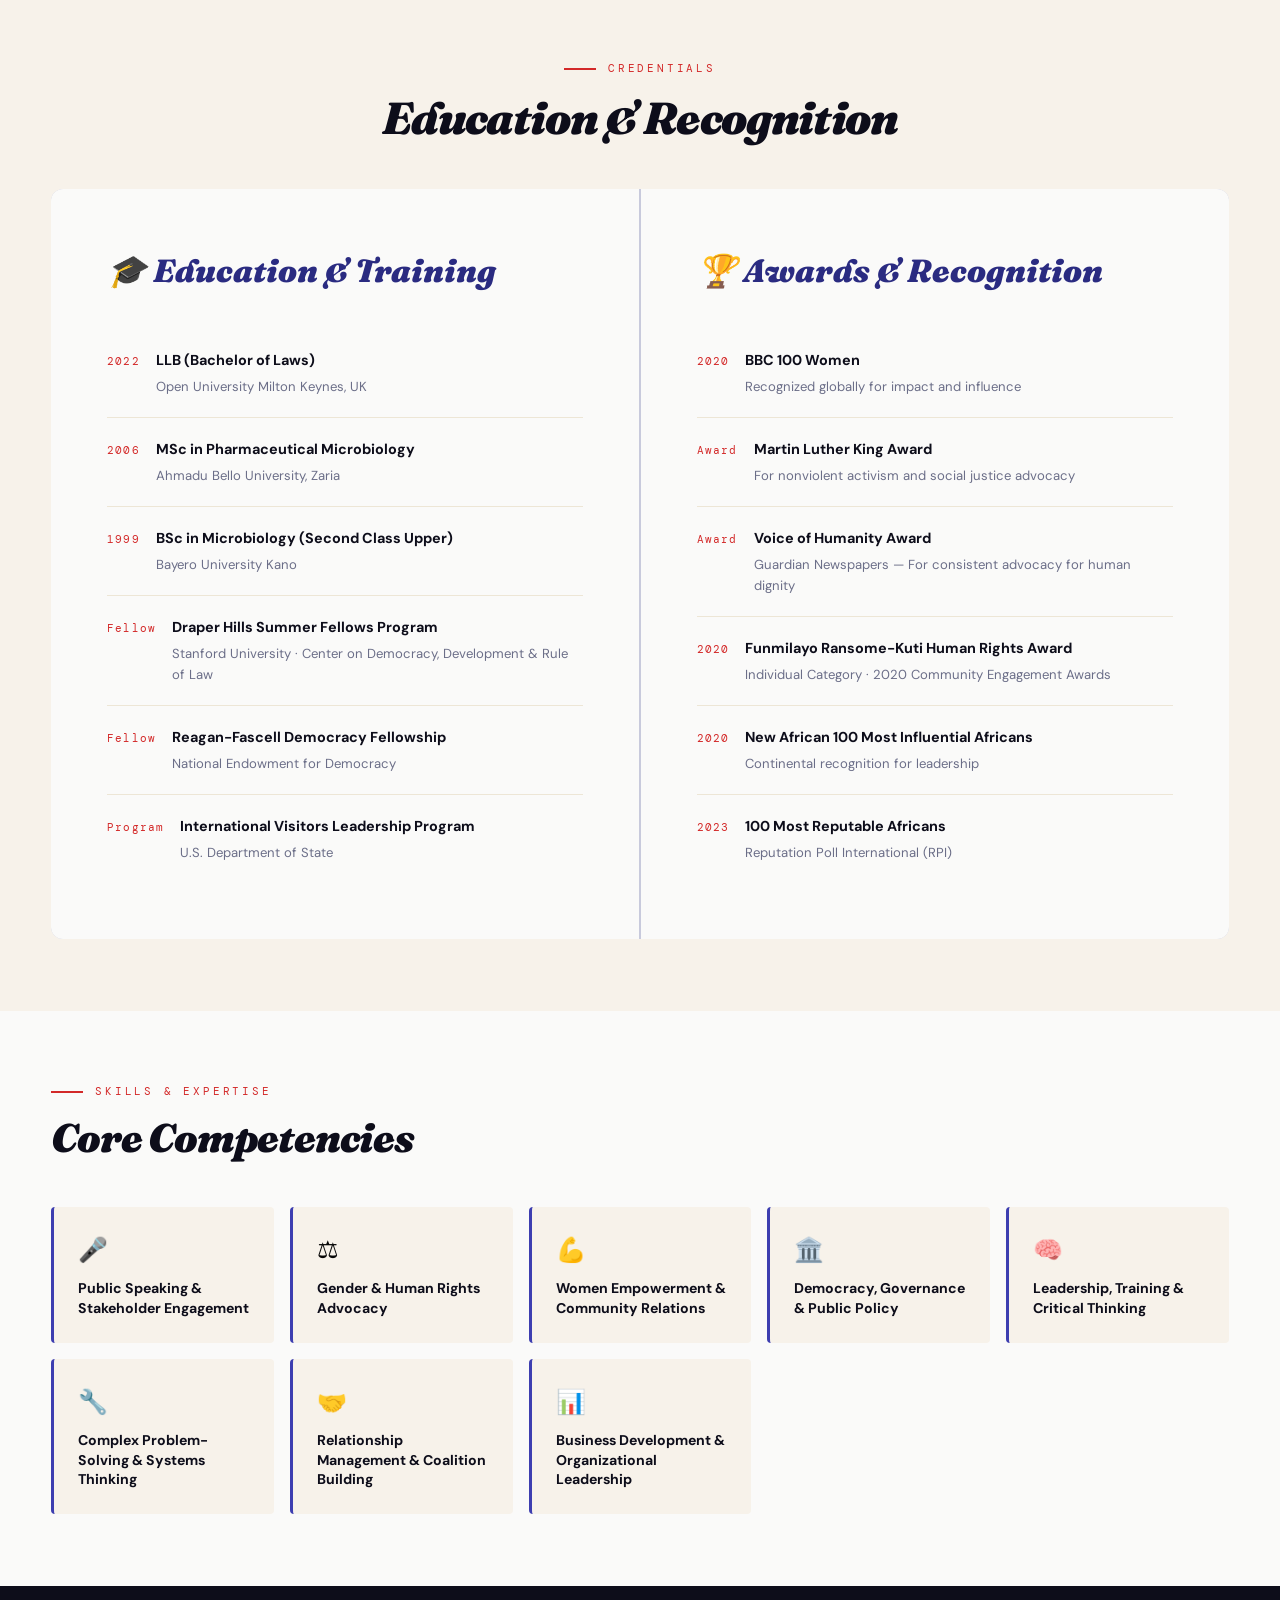
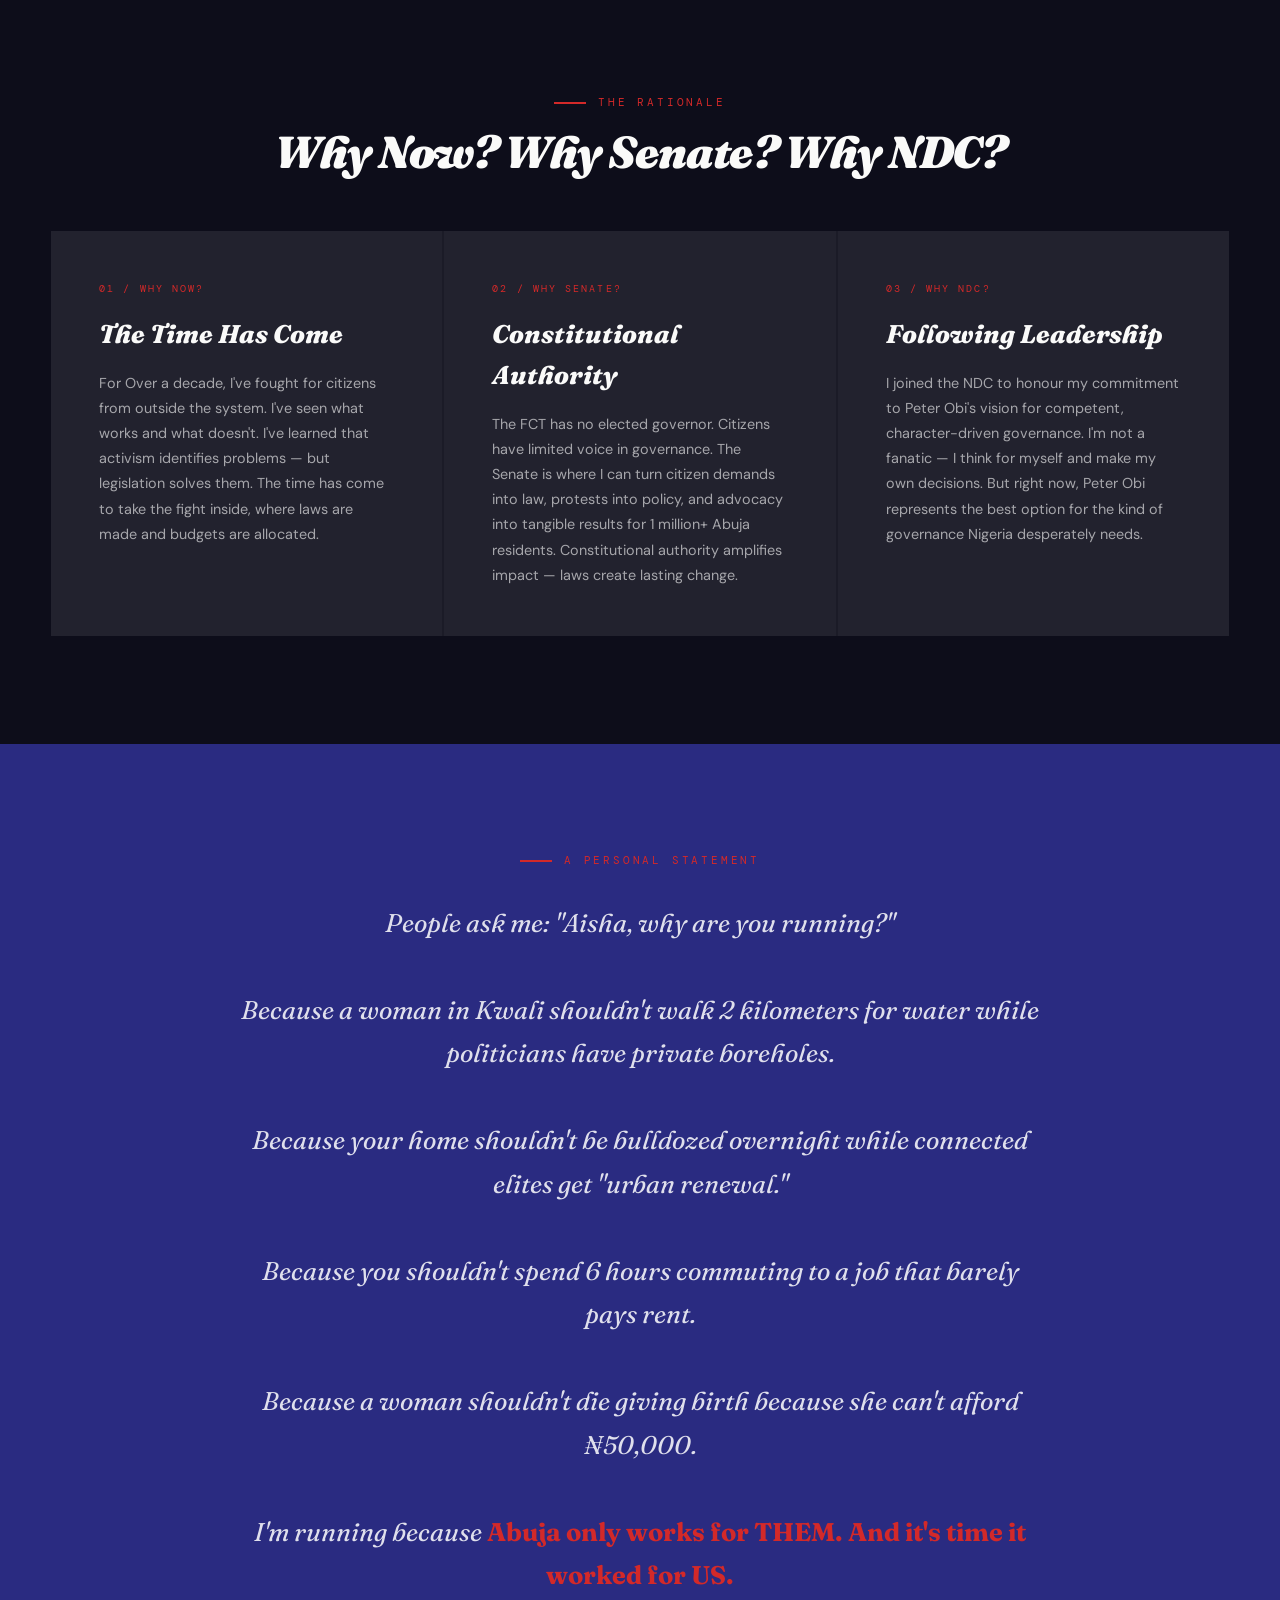
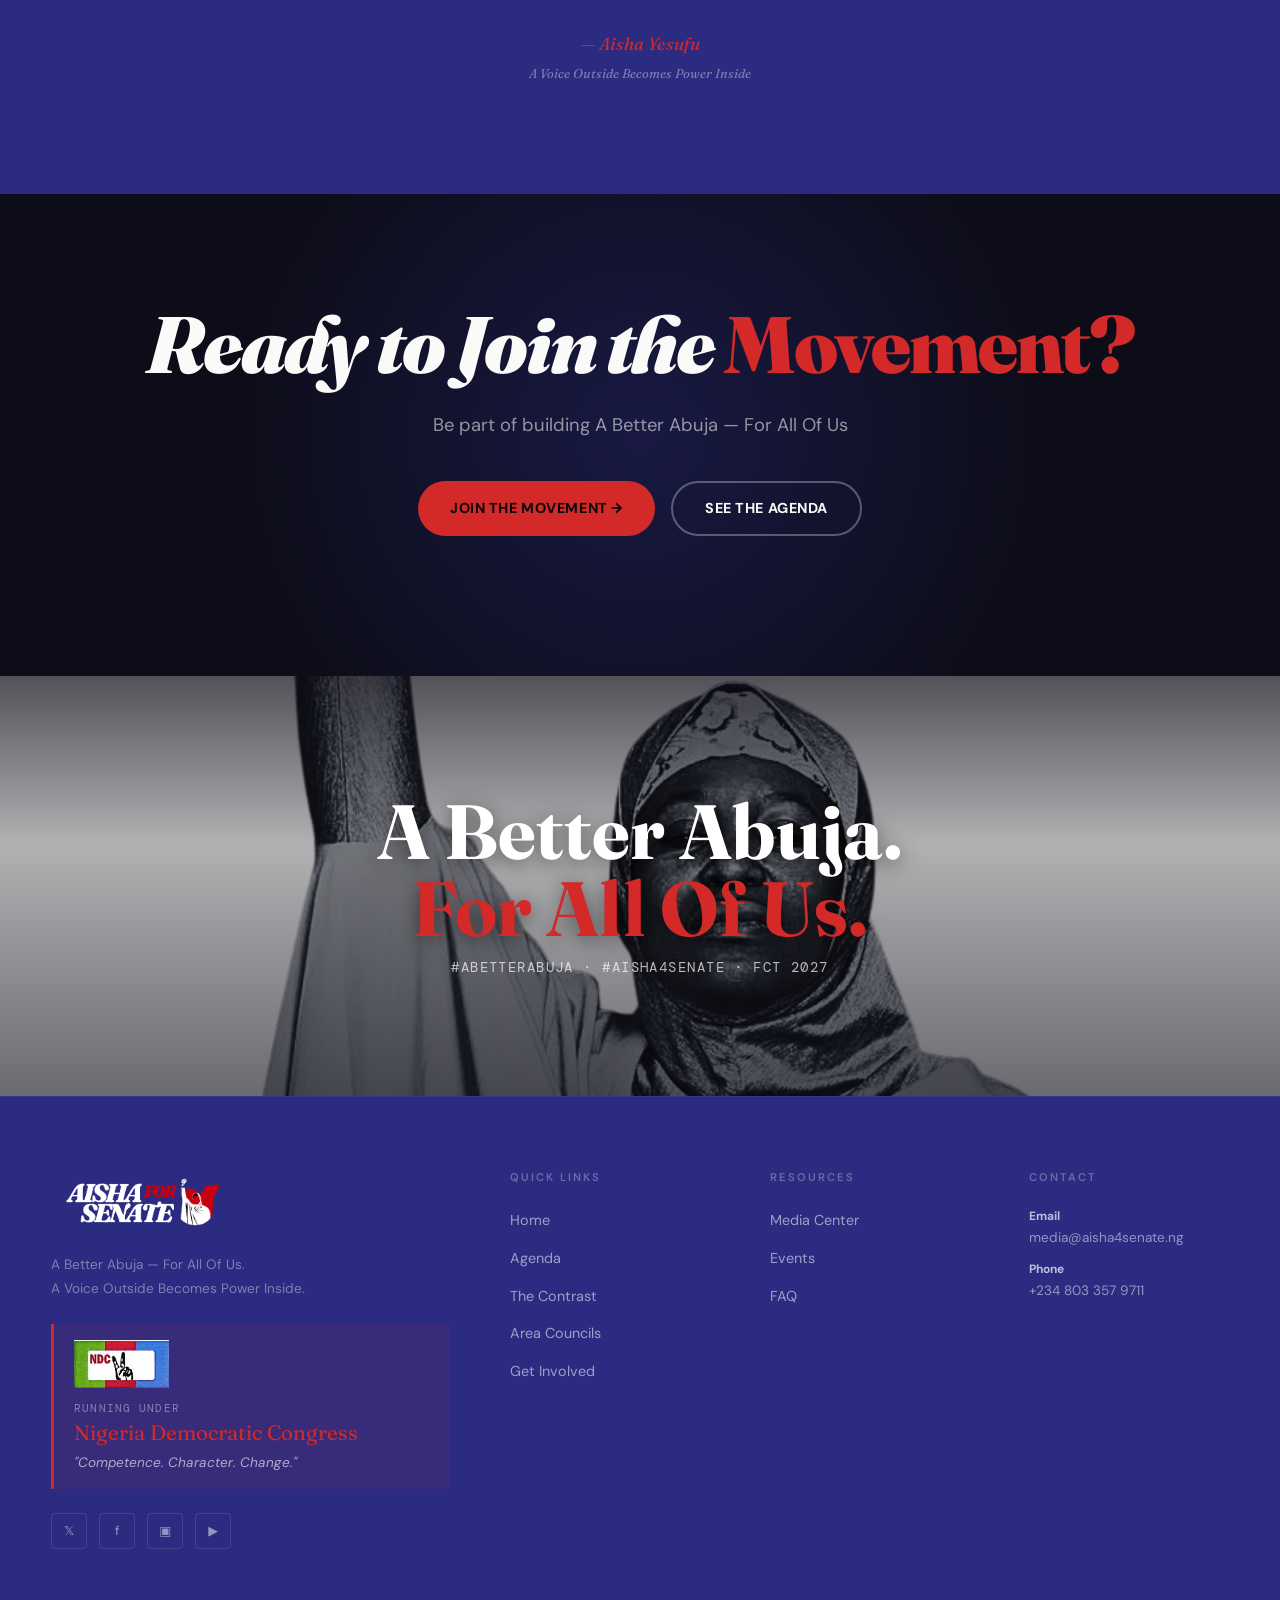
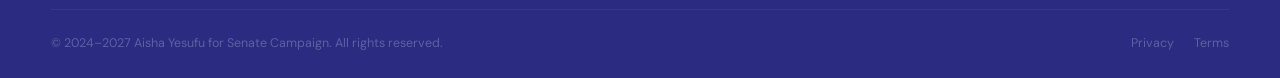
==== commit 413932e5: "integrate video" ====
--- a/about.html
+++ b/about.html
@@ -109,6 +109,43 @@
   </div>
 </section>
 
+
+<!-- ═══ FEATURED VIDEO ════════════════════════════════════════ -->
+<section class="about-tv-section">
+  <div class="container">
+    <div class="about-tv-header reveal">
+      <div class="section-eyebrow">Watch · In Her Own Words</div>
+      <!-- Update this heading once you confirm the video title -->
+      <h2 style="font-family:var(--font-display);font-size:clamp(1.8rem,4vw,3rem);color:var(--white);margin-top:.5rem;line-height:1.1">
+        "A Voice Outside Becomes<br><em style="color:var(--gold)">Power Inside."</em>
+      </h2>
+      <p style="color:rgba(247,242,234,.6);font-size:.95rem;max-width:560px;margin-top:1rem;line-height:1.7">
+        Watch Aisha make the case — in her own words — for why this moment demands she take the fight from the streets into the Senate.
+      </p>
+    </div>
+    <div class="tv-outer reveal">
+      <div class="tv-body">
+        <div class="tv-screen">
+          <iframe
+            src="https://www.youtube.com/embed/LlwY-z5HXM4?rel=0&modestbranding=1&controls=1"
+            title="Aisha Yesufu — In Her Own Words"
+            allow="accelerometer; autoplay; clipboard-write; encrypted-media; gyroscope; picture-in-picture"
+            allowfullscreen>
+          </iframe>
+          <div class="tv-reflection"></div>
+        </div>
+        <div class="tv-bottom-bar">
+          <div class="tv-brand-dot"><span></span> AISHA YESUFU · FCT SENATE 2027</div>
+          <a href="https://youtu.be/LlwY-z5HXM4" target="_blank" class="tv-unmute-btn">⛶ Full Screen</a>
+        </div>
+      </div>
+      <div class="tv-stand-neck"></div>
+      <div class="tv-stand-base"></div>
+    </div>
+    <p class="tv-caption" style="text-align:center">Nigeria Democratic Congress · FCT Senate 2027 · #ABetterAbuja</p>
+  </div>
+</section>
+
 <!-- TIMELINE -->
 <section class="timeline-section">
   <div class="container">
--- a/css/styles.css
+++ b/css/styles.css
@@ -2718,7 +2718,7 @@
   width: auto;
   display: block;
   margin-bottom: 1rem;
-  filter: brightness(0) invert(1);
+  /* filter: brightness(0) invert(1); */
 }
 .footer-ndc-block {
   margin: 1.5rem 0;
@@ -2874,4 +2874,64 @@
   .cta-rally-image::after {
     background: linear-gradient(to bottom, transparent 40%, var(--near-black) 100%);
   }
+}
+
+/* ─── SCROLLING PHOTO GALLERY ────────────────────────────────── */
+.gallery-strip-section {
+  background: var(--cream);
+  padding: 60px 0 70px;
+  overflow: hidden;
+}
+.gallery-strip-header {
+  margin-bottom: 2.5rem;
+}
+.gallery-track-wrapper {
+  overflow: hidden;
+  width: 100%;
+}
+.gallery-track {
+  display: flex;
+  gap: 12px;
+  width: max-content;
+}
+.track-left {
+  animation: scrollLeft 40s linear infinite;
+}
+.track-right {
+  animation: scrollRight 40s linear infinite;
+}
+.gallery-track:hover { animation-play-state: paused; }
+@keyframes scrollLeft {
+  from { transform: translateX(0); }
+  to   { transform: translateX(-50%); }
+}
+@keyframes scrollRight {
+  from { transform: translateX(-50%); }
+  to   { transform: translateX(0); }
+}
+.gallery-item {
+  width: 280px;
+  height: 190px;
+  border-radius: 8px;
+  overflow: hidden;
+  flex-shrink: 0;
+}
+.gallery-item img {
+  width: 100%;
+  height: 100%;
+  object-fit: cover;
+  object-position: top center;
+  display: block;
+  transition: transform .4s ease;
+}
+.gallery-item:hover img { transform: scale(1.05); }
+
+/* ─── ABOUT PAGE TV SECTION ──────────────────────────────────── */
+.about-tv-section {
+  background: var(--green-deep);
+  padding: 80px 0 70px;
+  text-align: center;
+}
+.about-tv-header {
+  margin-bottom: 3rem;
 }
